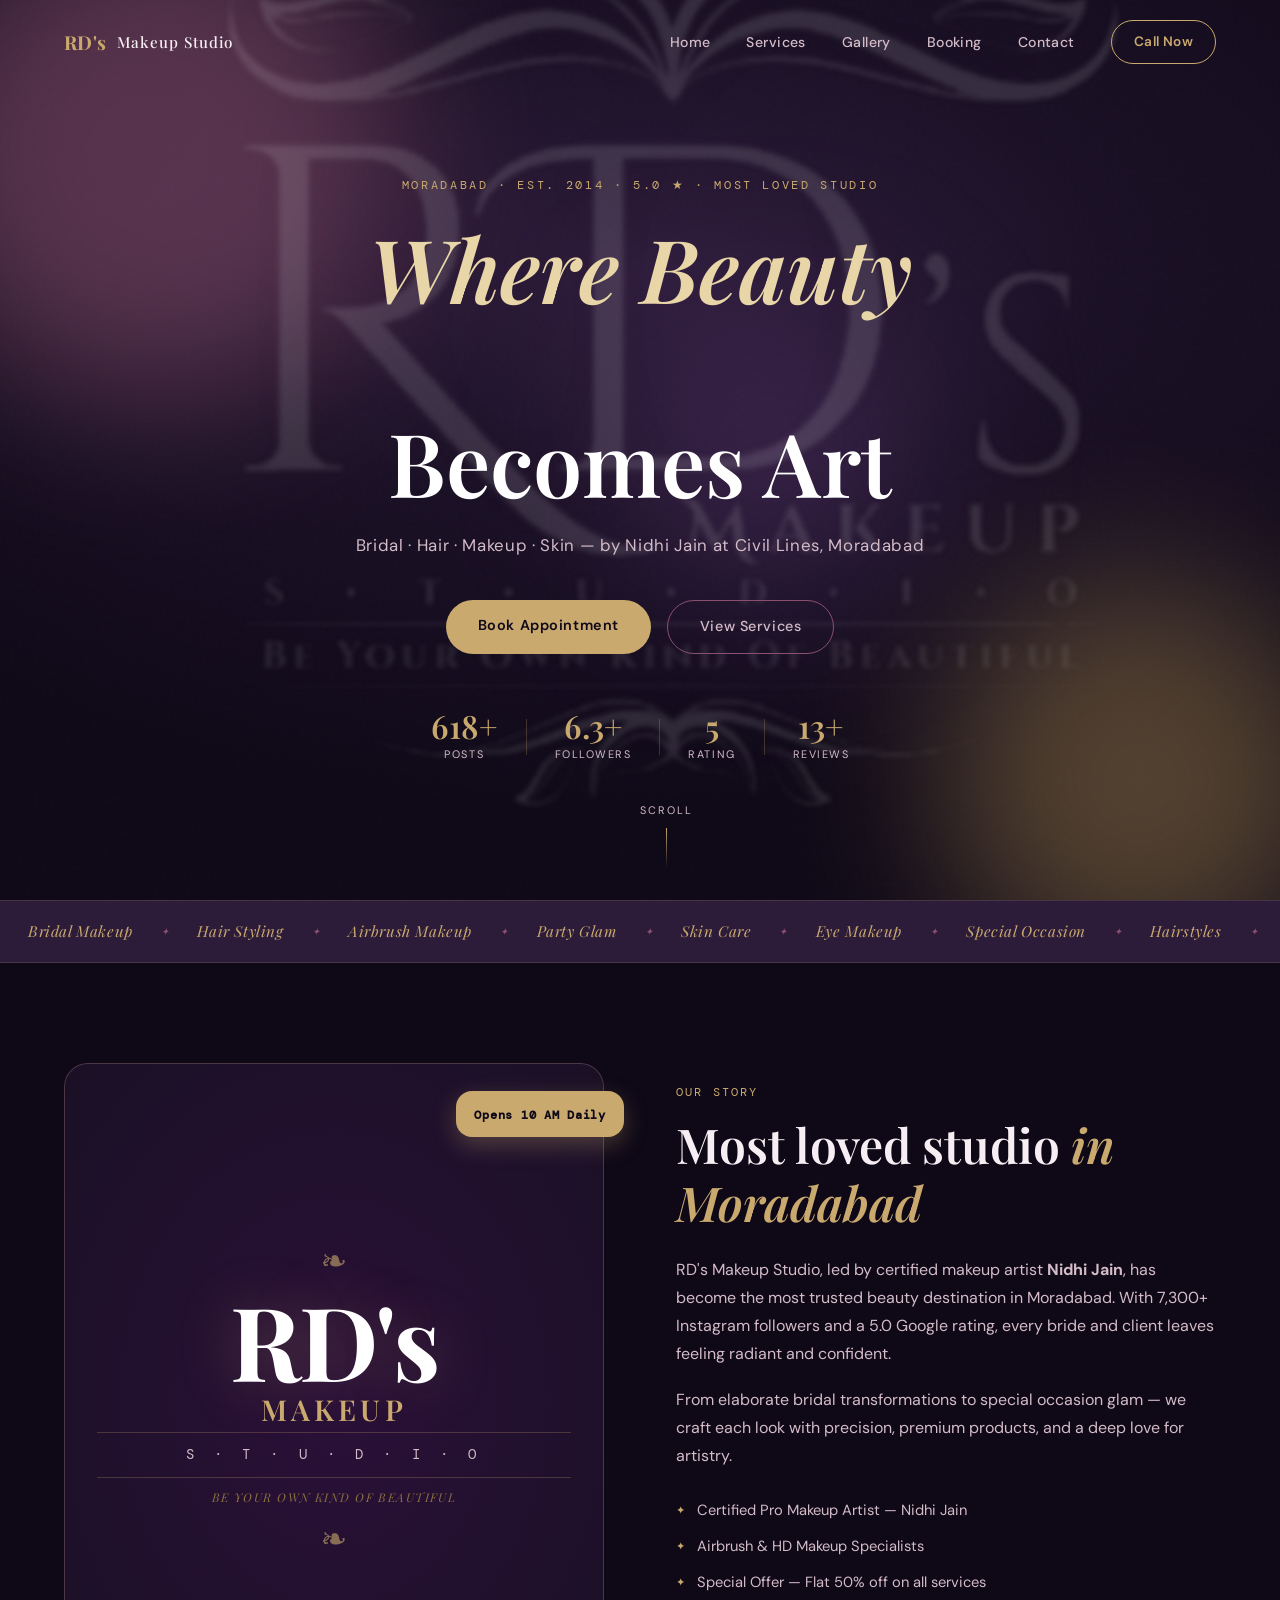
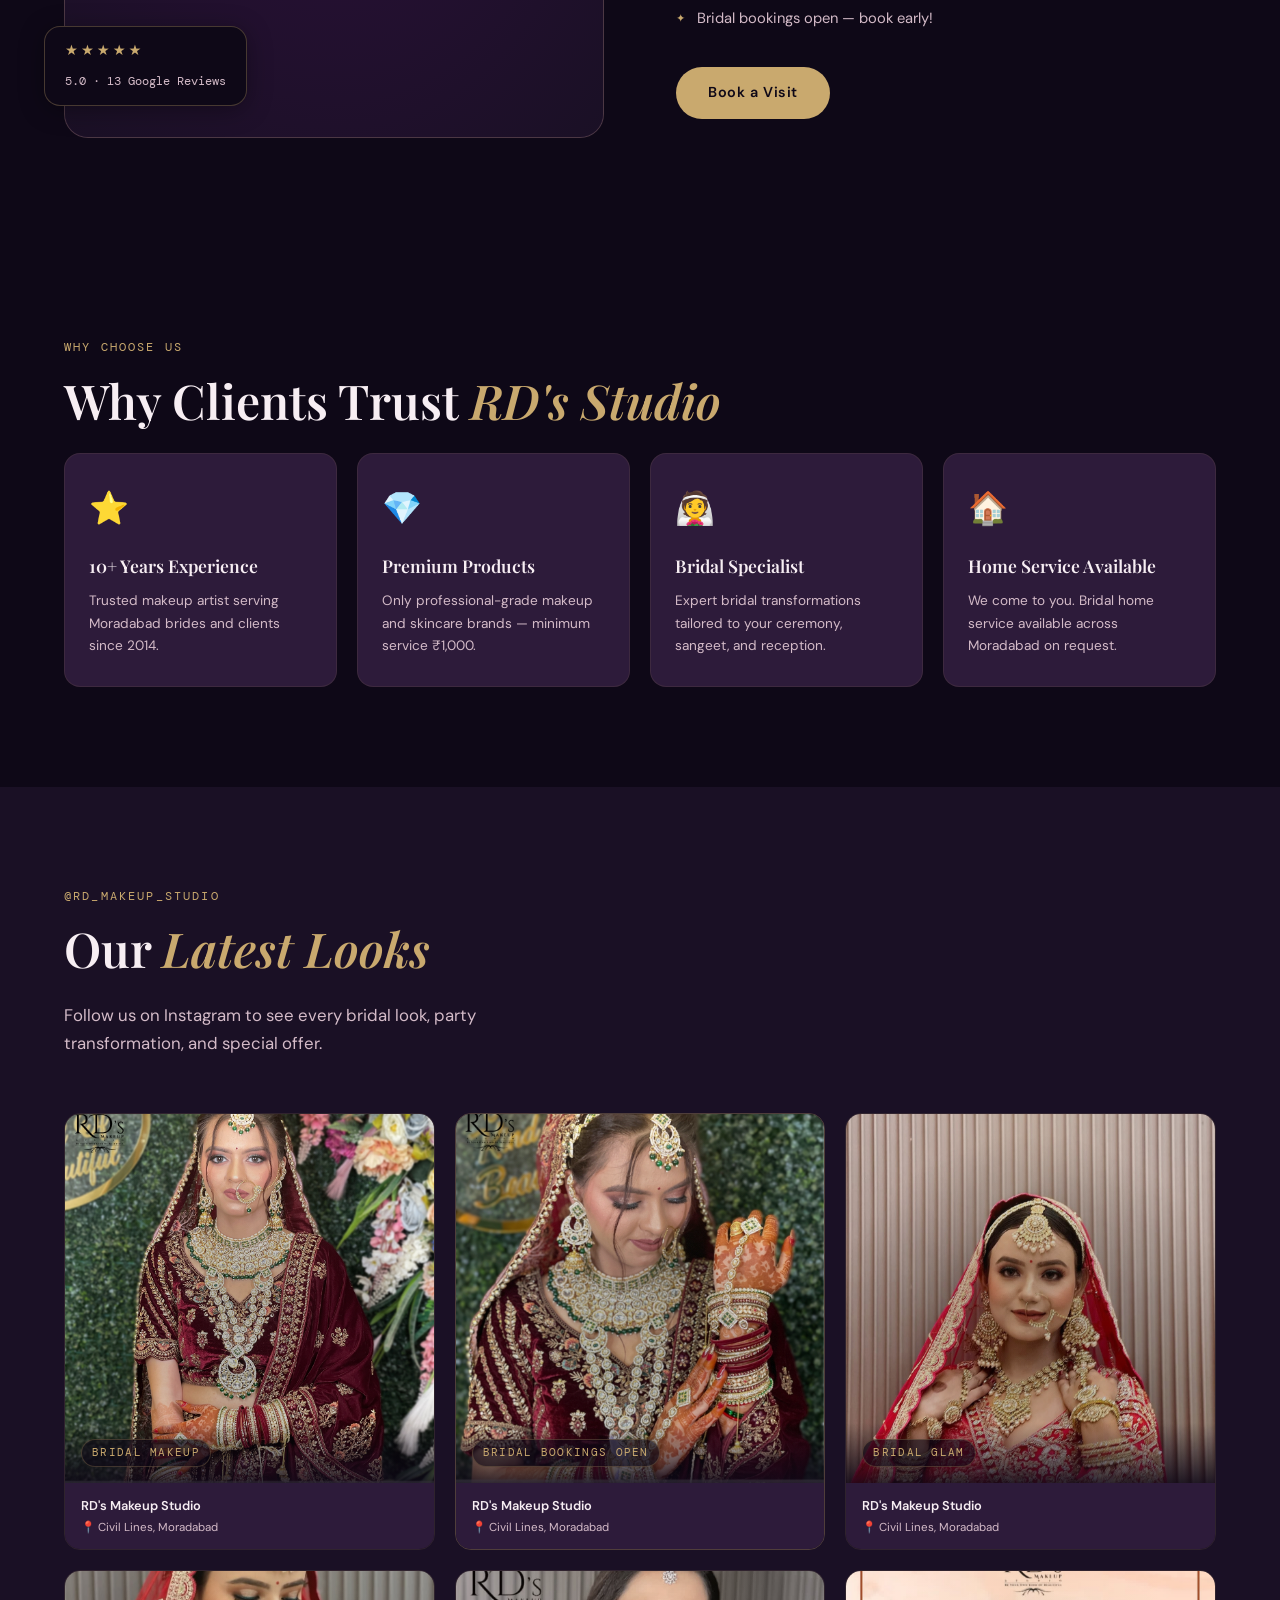
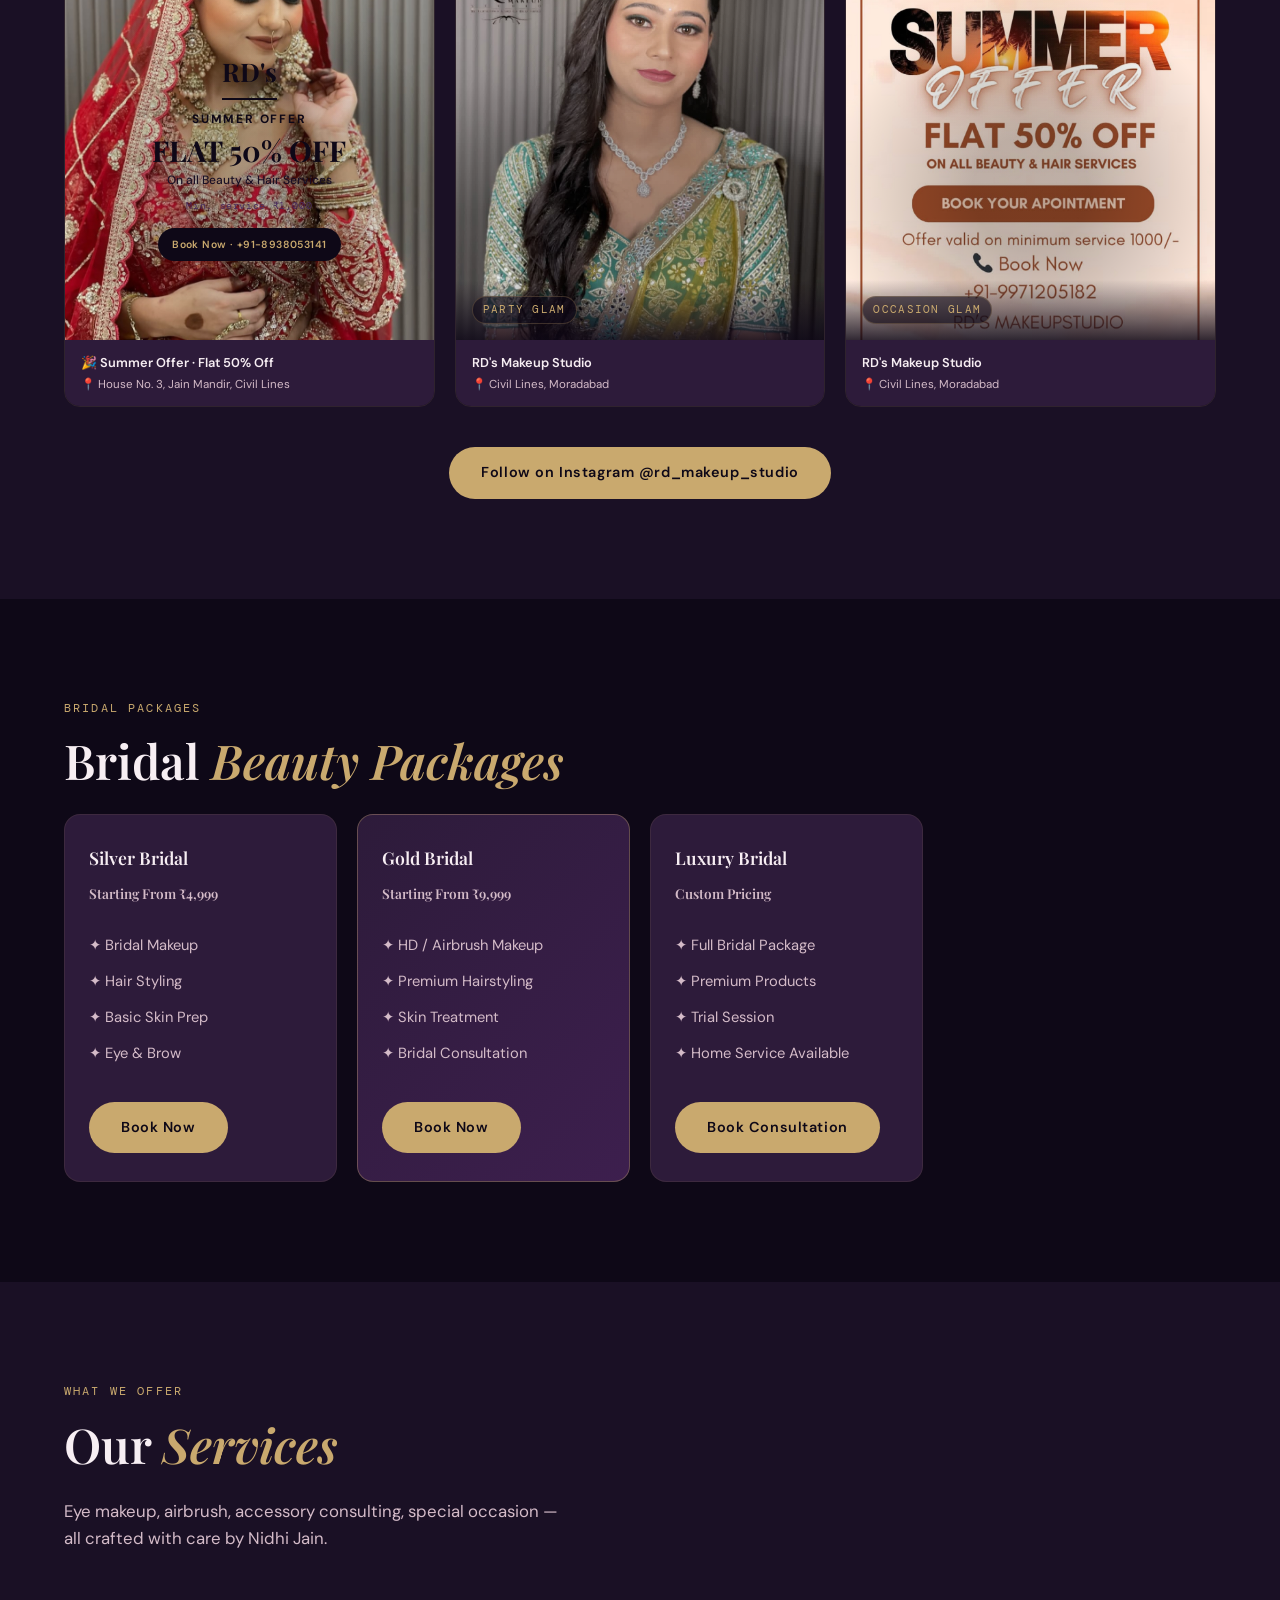
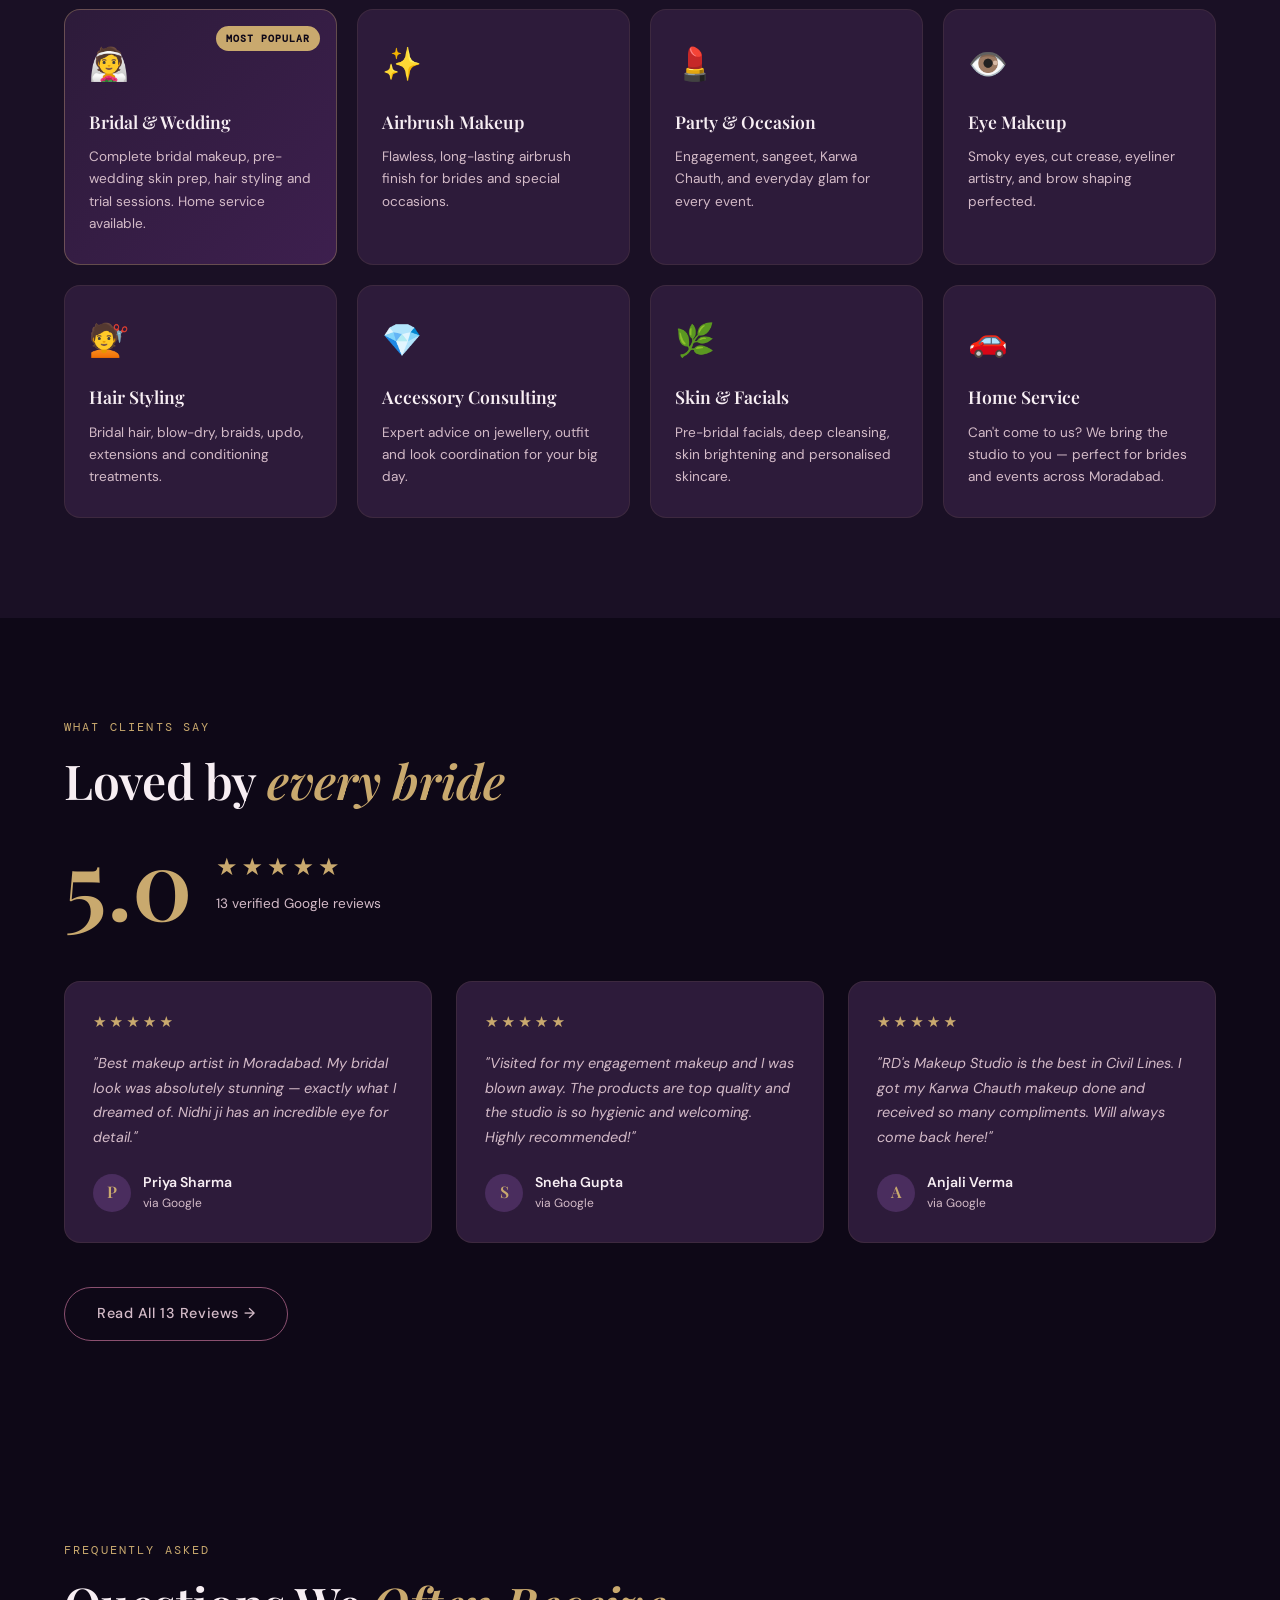
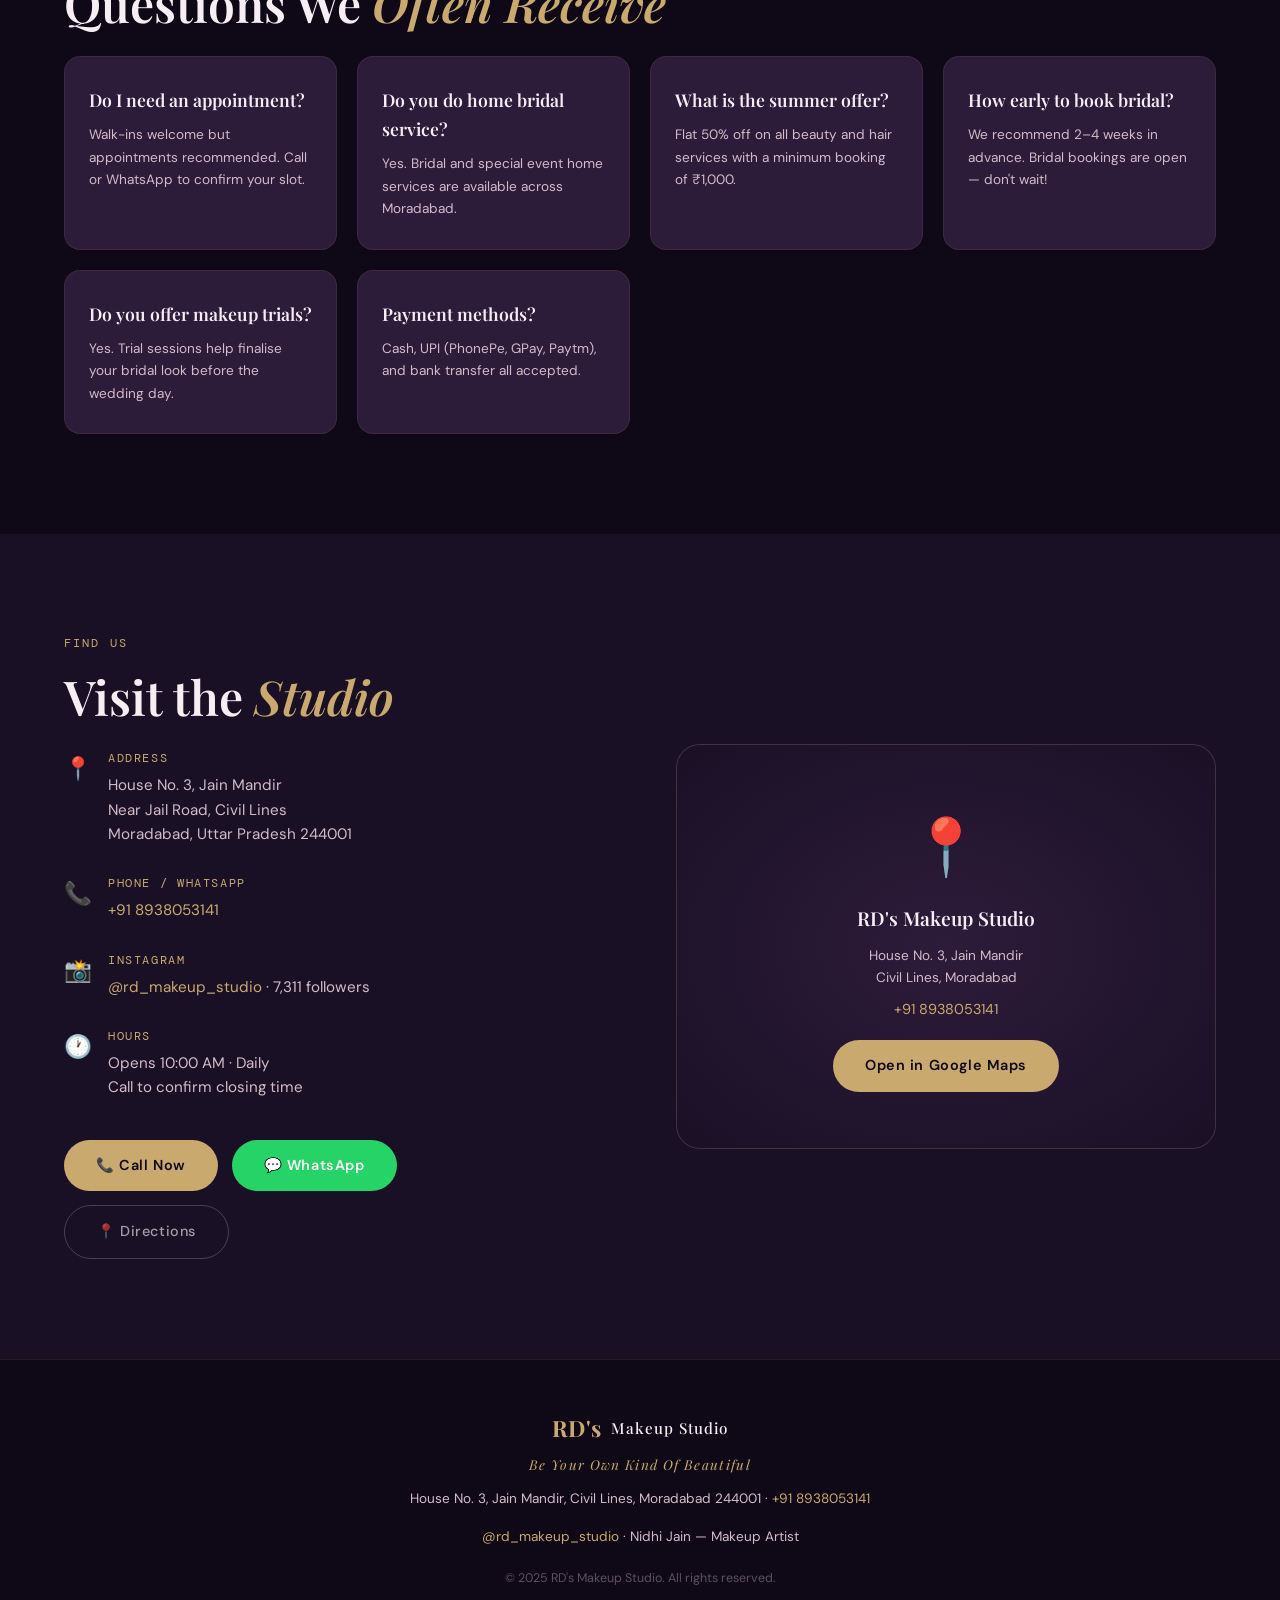
==== index.html @ de120c8c "Update contact number and follower count in index.html" ====
<!DOCTYPE html>
<html lang="en">
<head>
  <meta charset="UTF-8" />
  <meta name="viewport" content="width=device-width, initial-scale=1.0" />
  <title>RD's Makeup Studio · Moradabad · Nidhi Jain</title>
  <meta name="description" content="Moradabad's most loved makeup studio. 7,300+ followers. Bridal makeup, hair & skin by Nidhi Jain. House No. 3, Jain Mandir, Civil Lines." />
  <link rel="preconnect" href="https://fonts.googleapis.com" />
  <link rel="preconnect" href="https://fonts.gstatic.com" crossorigin />
  <link href="https://fonts.googleapis.com/css2?family=Playfair+Display:ital,wght@0,400;0,600;0,700;1,400;1,600&family=DM+Sans:wght@300;400;500;600&family=DM+Mono:wght@400;500&display=swap" rel="stylesheet" />
  <link rel="stylesheet" href="styles.css" />
</head>
<body>

  <!-- ─── NAV ─────────────────────────────────────── -->
  <header id="navbar">
    <div class="nav-inner">
      <a href="index.html" class="logo">
        <div class="logo-rd">RD's</div>
        <span class="logo-text">Makeup Studio</span>
      </a>
      <nav class="nav-links" id="navLinks">
        <a href="index.html">Home</a>
        <a href="services.html">Services</a>
        <a href="gallery.html">Gallery</a>
        <a href="booking.html">Booking</a>
        <a href="#contact">Contact</a>
        <a href="tel:+918938053141" class="nav-cta">Call Now</a>
      </nav>
      <button class="hamburger" id="hamburger" aria-label="Toggle menu">
        <span></span><span></span><span></span>
      </button>
    </div>
  </header>

  <!-- ─── HERO ─────────────────────────────────────── -->
  <section id="hero">
    <div class="hero-bg">
      <div class="hero-orb orb1"></div>
      <div class="hero-orb orb2"></div>
      <div class="hero-orb orb3"></div>
      <div class="hero-grain"></div>
      <!-- Big blurred logo watermark -->
      <div class="hero-logo-watermark" aria-hidden=true">
        <img
          src="images/rd-watermark.png"
          alt=""
          class="hero-watermark-logo"
          >
      </div>
    </div>
    <div class="hero-content">
      <p class="hero-eyebrow">Moradabad · Est. 2014 · 5.0 ★ · Most Loved Studio</p>
      <h1 class="hero-title">
        <em>Where Beauty</em><br/>
        Becomes Art
      </h1>
      <p class="hero-sub">Bridal · Hair · Makeup · Skin — by Nidhi Jain at Civil Lines, Moradabad</p>
      <div class="hero-actions">
        <a href="booking.html" class="btn-primary">Book Appointment</a>
        <a href="services.html" class="btn-ghost">View Services</a>
      </div>
      <div class="hero-stats">
        <div class="stat"><span class="stat-num">618+</span><span class="stat-lbl">Posts</span></div>
        <div class="stat-divider"></div>
        <div class="stat"><span class="stat-num">6.3+</span><span class="stat-lbl">Followers</span></div>
        <div class="stat-divider"></div>
        <div class="stat"><span class="stat-num">5.0★</span><span class="stat-lbl">Rating</span></div>
        <div class="stat-divider"></div>
        <div class="stat"><span class="stat-num">13+</span><span class="stat-lbl">Reviews</span></div>
      </div>
    </div>
    <div class="hero-scroll-cue">
      <span>Scroll</span>
      <div class="scroll-line"></div>
    </div>
  </section>

  <!-- ─── MARQUEE ───────────────────────────────────── -->
  <div class="marquee-strip" aria-hidden="true">
    <div class="marquee-track">
      <span>Bridal Makeup</span><span class="dot">✦</span>
      <span>Hair Styling</span><span class="dot">✦</span>
      <span>Airbrush Makeup</span><span class="dot">✦</span>
      <span>Party Glam</span><span class="dot">✦</span>
      <span>Skin Care</span><span class="dot">✦</span>
      <span>Eye Makeup</span><span class="dot">✦</span>
      <span>Special Occasion</span><span class="dot">✦</span>
      <span>Hairstyles</span><span class="dot">✦</span>
      <span>Karwa Chauth</span><span class="dot">✦</span>
      <span>Engagement Looks</span><span class="dot">✦</span>
      <span>Home Service</span><span class="dot">✦</span>
      <span>Pro Makeup</span><span class="dot">✦</span>
      <!-- duplicate -->
      <span>Bridal Makeup</span><span class="dot">✦</span>
      <span>Hair Styling</span><span class="dot">✦</span>
      <span>Airbrush Makeup</span><span class="dot">✦</span>
      <span>Party Glam</span><span class="dot">✦</span>
      <span>Skin Care</span><span class="dot">✦</span>
      <span>Eye Makeup</span><span class="dot">✦</span>
      <span>Special Occasion</span><span class="dot">✦</span>
      <span>Hairstyles</span><span class="dot">✦</span>
      <span>Karwa Chauth</span><span class="dot">✦</span>
      <span>Engagement Looks</span><span class="dot">✦</span>
      <span>Home Service</span><span class="dot">✦</span>
      <span>Pro Makeup</span><span class="dot">✦</span>
    </div>
  </div>

  <!-- ─── ABOUT ─────────────────────────────────────── -->
  <section id="about" class="section">
    <div class="container about-grid">
      <div class="about-visual">
        <div class="about-card-main">
          <div class="about-logo-display">
            <div class="logo-flourish-top">❧</div>
            <div class="logo-big-rd">RD's</div>
            <div class="logo-big-makeup">MAKEUP</div>
            <div class="logo-big-studio">S · T · U · D · I · O</div>
            <div class="logo-tagline-small">Be Your Own Kind Of Beautiful</div>
            <div class="logo-flourish-bot">❧</div>
          </div>
        </div>
        <div class="about-badge">
          <span class="badge-stars">★★★★★</span>
          <span class="badge-text">5.0 · 13 Google Reviews</span>
        </div>
        <div class="about-badge-2">
          <span class="badge-text-2">Opens 10 AM Daily</span>
        </div>
      </div>
      <div class="about-copy">
        <p class="section-eyebrow">Our Story</p>
        <h2 class="section-title">Most loved studio <em>in Moradabad</em></h2>
        <p class="about-body">RD's Makeup Studio, led by certified makeup artist <strong>Nidhi Jain</strong>, has become the most trusted beauty destination in Moradabad. With 7,300+ Instagram followers and a 5.0 Google rating, every bride and client leaves feeling radiant and confident.</p>
        <p class="about-body">From elaborate bridal transformations to special occasion glam — we craft each look with precision, premium products, and a deep love for artistry.</p>
        <ul class="about-highlights">
          <li><span class="hi-icon">✦</span> Certified Pro Makeup Artist — Nidhi Jain</li>
          <li><span class="hi-icon">✦</span> Airbrush & HD Makeup Specialists</li>
          <li><span class="hi-icon">✦</span> Special Offer — Flat 50% off on all services</li>
          <li><span class="hi-icon">✦</span> Bridal bookings open — book early!</li>
        </ul>
        <a href="booking.html" class="btn-primary">Book a Visit</a>
      </div>
    </div>
  </section>

  <!-- ─── Why Choose Us ──────────────────────────────── -->
  <section class="section">
    <div class="container">
      <p class="section-eyebrow">Why Choose Us</p>
      <h2 class="section-title">Why Clients Trust <em>RD's Studio</em></h2>
      <div class="services-grid">
        <div class="service-card">
          <div class="sc-icon">⭐</div>
          <h3>10+ Years Experience</h3>
          <p>Trusted makeup artist serving Moradabad brides and clients since 2014.</p>
        </div>
        <div class="service-card">
          <div class="sc-icon">💎</div>
          <h3>Premium Products</h3>
          <p>Only professional-grade makeup and skincare brands — minimum service ₹1,000.</p>
        </div>
        <div class="service-card">
          <div class="sc-icon">👰</div>
          <h3>Bridal Specialist</h3>
          <p>Expert bridal transformations tailored to your ceremony, sangeet, and reception.</p>
        </div>
        <div class="service-card">
          <div class="sc-icon">🏠</div>
          <h3>Home Service Available</h3>
          <p>We come to you. Bridal home service available across Moradabad on request.</p>
        </div>
      </div>
    </div>
  </section>

  <!-- ─── INSTAGRAM POSTS ───────────────────────────── -->
  <section id="instagram" class="section section-dark">
    <div class="container">
      <p class="section-eyebrow eyebrow-light">@rd_makeup_studio</p>
      <h2 class="section-title title-light">Our <em>Latest Looks</em></h2>
      <p class="services-intro">Follow us on Instagram to see every bridal look, party transformation, and special offer.</p>
      <div class="insta-grid">
        <!-- Bridal Look 1 -->
        <div class="insta-card">
          <div class="insta-img insta-img-1">
            <div class="insta-overlay">
              <span class="insta-tag">Bridal Makeup</span>
            </div>
          </div>
          <div class="insta-meta">
            <span class="insta-studio">RD's Makeup Studio</span>
            <span class="insta-loc">📍 Civil Lines, Moradabad</span>
          </div>
        </div>
        <!-- Bridal Look 2 -->
        <div class="insta-card featured-post">
          <div class="insta-img insta-img-2">
            <div class="insta-overlay">
              <span class="insta-tag">Bridal Bookings Open</span>
            </div>
          </div>
          <div class="insta-meta">
            <span class="insta-studio">RD's Makeup Studio</span>
            <span class="insta-loc">📍 Civil Lines, Moradabad</span>
          </div>
        </div>
        <!-- Bridal Look 3 -->
        <div class="insta-card">
          <div class="insta-img insta-img-3">
            <div class="insta-overlay">
              <span class="insta-tag">Bridal Glam</span>
            </div>
          </div>
          <div class="insta-meta">
            <span class="insta-studio">RD's Makeup Studio</span>
            <span class="insta-loc">📍 Civil Lines, Moradabad</span>
          </div>
        </div>
        <!-- Special Offer Post -->
        <div class="insta-card offer-post">
          <div class="insta-img insta-img-4">
            <div class="insta-offer-card">
              <div class="offer-logo">RD's</div>
              <div class="offer-headline">SUMMER OFFER</div>
              <div class="offer-sub">FLAT 50% OFF</div>
              <div class="offer-detail">On all Beauty & Hair Services</div>
              <div class="offer-min">Min. service ₹1,000</div>
              <a href="tel:+919971205182" class="offer-btn">Book Now · +91-8938053141</a>
            </div>
          </div>
          <div class="insta-meta">
            <span class="insta-studio">🎉 Summer Offer · Flat 50% Off</span>
            <span class="insta-loc">📍 House No. 3, Jain Mandir, Civil Lines</span>
          </div>
        </div>
        <!-- Party Look 1 -->
        <div class="insta-card">
          <div class="insta-img insta-img-5">
            <div class="insta-overlay">
              <span class="insta-tag">Party Glam</span>
            </div>
          </div>
          <div class="insta-meta">
            <span class="insta-studio">RD's Makeup Studio</span>
            <span class="insta-loc">📍 Civil Lines, Moradabad</span>
          </div>
        </div>
        <!-- Party Look 2 -->
        <div class="insta-card">
          <div class="insta-img insta-img-6">
            <div class="insta-overlay">
              <span class="insta-tag">Occasion Glam</span>
            </div>
          </div>
          <div class="insta-meta">
            <span class="insta-studio">RD's Makeup Studio</span>
            <span class="insta-loc">📍 Civil Lines, Moradabad</span>
          </div>
        </div>
      </div>
      <div style="text-align:center; margin-top: 40px;">
        <a href="https://www.instagram.com/rd_makeup_studio" target="_blank" class="btn-primary">
          Follow on Instagram @rd_makeup_studio
        </a>
      </div>
    </div>
  </section>

  <!-- ─── Bridal Packages ──────────────────────────── -->
  <section class="section">
    <div class="container">
      <p class="section-eyebrow">Bridal Packages</p>
      <h2 class="section-title">Bridal <em>Beauty Packages</em></h2>
      <div class="services-grid">
        <div class="service-card">
          <h3>Silver Bridal</h3>
          <p class="package-price">Starting From ₹4,999</p>
          <ul class="about-highlights">
            <li>✦ Bridal Makeup</li>
            <li>✦ Hair Styling</li>
            <li>✦ Basic Skin Prep</li>
            <li>✦ Eye & Brow</li>
          </ul>
          <a href="booking.html" class="btn-primary">Book Now</a>
        </div>
        <div class="service-card featured">
          <h3>Gold Bridal</h3>
          <p class="package-price">Starting From ₹9,999</p>
          <ul class="about-highlights">
            <li>✦ HD / Airbrush Makeup</li>
            <li>✦ Premium Hairstyling</li>
            <li>✦ Skin Treatment</li>
            <li>✦ Bridal Consultation</li>
          </ul>
          <a href="booking.html" class="btn-primary">Book Now</a>
        </div>
        <div class="service-card">
          <h3>Luxury Bridal</h3>
          <p class="package-price">Custom Pricing</p>
          <ul class="about-highlights">
            <li>✦ Full Bridal Package</li>
            <li>✦ Premium Products</li>
            <li>✦ Trial Session</li>
            <li>✦ Home Service Available</li>
          </ul>
          <a href="booking.html" class="btn-primary">Book Consultation</a>
        </div>
      </div>
    </div>
  </section>

  <!-- ─── SERVICES ──────────────────────────────────── -->
  <section id="services" class="section section-dark">
    <div class="container">
      <p class="section-eyebrow eyebrow-light">What We Offer</p>
      <h2 class="section-title title-light">Our <em>Services</em></h2>
      <p class="services-intro">Eye makeup, airbrush, accessory consulting, special occasion — all crafted with care by Nidhi Jain.</p>
      <div class="services-grid">
        <div class="service-card featured">
          <div class="sc-icon">👰</div>
          <h3>Bridal & Wedding</h3>
          <p>Complete bridal makeup, pre-wedding skin prep, hair styling and trial sessions. Home service available.</p>
          <span class="sc-tag">Most Popular</span>
        </div>
        <div class="service-card">
          <div class="sc-icon">✨</div>
          <h3>Airbrush Makeup</h3>
          <p>Flawless, long-lasting airbrush finish for brides and special occasions.</p>
        </div>
        <div class="service-card">
          <div class="sc-icon">💄</div>
          <h3>Party & Occasion</h3>
          <p>Engagement, sangeet, Karwa Chauth, and everyday glam for every event.</p>
        </div>
        <div class="service-card">
          <div class="sc-icon">👁️</div>
          <h3>Eye Makeup</h3>
          <p>Smoky eyes, cut crease, eyeliner artistry, and brow shaping perfected.</p>
        </div>
        <div class="service-card">
          <div class="sc-icon">💇</div>
          <h3>Hair Styling</h3>
          <p>Bridal hair, blow-dry, braids, updo, extensions and conditioning treatments.</p>
        </div>
        <div class="service-card">
          <div class="sc-icon">💎</div>
          <h3>Accessory Consulting</h3>
          <p>Expert advice on jewellery, outfit and look coordination for your big day.</p>
        </div>
        <div class="service-card">
          <div class="sc-icon">🌿</div>
          <h3>Skin & Facials</h3>
          <p>Pre-bridal facials, deep cleansing, skin brightening and personalised skincare.</p>
        </div>
        <div class="service-card">
          <div class="sc-icon">🚗</div>
          <h3>Home Service</h3>
          <p>Can't come to us? We bring the studio to you — perfect for brides and events across Moradabad.</p>
        </div>
      </div>
    </div>
  </section>

  <!-- ─── REVIEWS ───────────────────────────────────── -->
  <section id="reviews" class="section">
    <div class="container">
      <p class="section-eyebrow">What Clients Say</p>
      <h2 class="section-title">Loved by <em>every bride</em></h2>
      <div class="rating-hero">
        <span class="big-rating">5.0</span>
        <div class="rating-right">
          <div class="star-row">★★★★★</div>
          <p>13 verified Google reviews</p>
        </div>
      </div>
      <div class="reviews-grid">
        <div class="review-card">
          <div class="rev-stars">★★★★★</div>
          <p class="rev-body">"Best makeup artist in Moradabad. My bridal look was absolutely stunning — exactly what I dreamed of. Nidhi ji has an incredible eye for detail."</p>
          <div class="rev-author">
            <div class="rev-avatar">P</div>
            <div>
              <p class="rev-name">Priya Sharma</p>
              <p class="rev-via">via Google</p>
            </div>
          </div>
        </div>
        <div class="review-card">
          <div class="rev-stars">★★★★★</div>
          <p class="rev-body">"Visited for my engagement makeup and I was blown away. The products are top quality and the studio is so hygienic and welcoming. Highly recommended!"</p>
          <div class="rev-author">
            <div class="rev-avatar">S</div>
            <div>
              <p class="rev-name">Sneha Gupta</p>
              <p class="rev-via">via Google</p>
            </div>
          </div>
        </div>
        <div class="review-card">
          <div class="rev-stars">★★★★★</div>
          <p class="rev-body">"RD's Makeup Studio is the best in Civil Lines. I got my Karwa Chauth makeup done and received so many compliments. Will always come back here!"</p>
          <div class="rev-author">
            <div class="rev-avatar">A</div>
            <div>
              <p class="rev-name">Anjali Verma</p>
              <p class="rev-via">via Google</p>
            </div>
          </div>
        </div>
      </div>
      <a href="https://www.google.com/search?q=RD%27s+Makeup+Studio+Moradabad+Nidhi+Jain" target="_blank" class="btn-ghost">Read All 13 Reviews →</a>
    </div>
  </section>

  <!-- ─── FAQ ──────────────────────────────────────── -->
  <section class="section">
    <div class="container">
      <p class="section-eyebrow">Frequently Asked</p>
      <h2 class="section-title">Questions We <em>Often Receive</em></h2>
      <div class="services-grid">
        <div class="service-card">
          <h3>Do I need an appointment?</h3>
          <p>Walk-ins welcome but appointments recommended. Call or WhatsApp to confirm your slot.</p>
        </div>
        <div class="service-card">
          <h3>Do you do home bridal service?</h3>
          <p>Yes. Bridal and special event home services are available across Moradabad.</p>
        </div>
        <div class="service-card">
          <h3>What is the summer offer?</h3>
          <p>Flat 50% off on all beauty and hair services with a minimum booking of ₹1,000.</p>
        </div>
        <div class="service-card">
          <h3>How early to book bridal?</h3>
          <p>We recommend 2–4 weeks in advance. Bridal bookings are open — don't wait!</p>
        </div>
        <div class="service-card">
          <h3>Do you offer makeup trials?</h3>
          <p>Yes. Trial sessions help finalise your bridal look before the wedding day.</p>
        </div>
        <div class="service-card">
          <h3>Payment methods?</h3>
          <p>Cash, UPI (PhonePe, GPay, Paytm), and bank transfer all accepted.</p>
        </div>
      </div>
    </div>
  </section>

  <!-- ─── CONTACT ───────────────────────────────────── -->
  <section id="contact" class="section section-dark">
    <div class="container contact-grid">
      <div class="contact-copy">
        <p class="section-eyebrow eyebrow-light">Find Us</p>
        <h2 class="section-title title-light">Visit the <em>Studio</em></h2>
        <div class="contact-items">
          <div class="ci">
            <span class="ci-icon">📍</span>
            <div>
              <p class="ci-label">Address</p>
              <p class="ci-val">House No. 3, Jain Mandir<br/>Near Jail Road, Civil Lines<br/>Moradabad, Uttar Pradesh 244001</p>
            </div>
          </div>
          <div class="ci">
            <span class="ci-icon">📞</span>
            <div>
              <p class="ci-label">Phone / WhatsApp</p>
              <p class="ci-val">
                <a href="tel:+918938053141">+91 8938053141</a><br/>
              </p>
            </div>
          </div>
          <div class="ci">
            <span class="ci-icon">📸</span>
            <div>
              <p class="ci-label">Instagram</p>
              <p class="ci-val"><a href="https://www.instagram.com/rd_makeup_studio" target="_blank">@rd_makeup_studio</a> · 7,311 followers</p>
            </div>
          </div>
          <div class="ci">
            <span class="ci-icon">🕐</span>
            <div>
              <p class="ci-label">Hours</p>
              <p class="ci-val">Opens 10:00 AM · Daily<br/>Call to confirm closing time</p>
            </div>
          </div>
        </div>
        <div class="contact-actions">
          <a href="tel:+918938053141" class="btn-primary">📞 Call Now</a>
          <a href="https://wa.me/918938053141" target="_blank" class="btn-whatsapp">💬 WhatsApp</a>
          <a href="https://maps.google.com/?q=Rd's Makeup Studio – Best Makeup Artist in Moradabad | Bridal Makeup Studio & Academy | Makeup Artist in Moradabad" target="_blank" class="btn-ghost btn-ghost-light">📍 Directions</a>
        </div>
      </div>
      <div class="contact-map">
        <div class="map-placeholder">
          <div class="map-pin">📍</div>
          <p class="map-name">RD's Makeup Studio</p>
          <p class="map-addr">House No. 3, Jain Mandir<br/>Civil Lines, Moradabad</p>
          <p class="map-phone"><a href="tel:+918938053141">+91 8938053141</a></p>
          <a href="https://maps.google.com/?q=Rd's Makeup Studio – Best Makeup Artist in Moradabad | Bridal Makeup Studio & Academy | Makeup Artist in Moradabad" target="_blank" class="btn-primary map-btn">Open in Google Maps</a>
        </div>
      </div>
    </div>
  </section>

  <!-- ─── FOOTER ────────────────────────────────────── -->
  <footer class="footer">
    <div class="container footer-inner">
      <div class="footer-logo">
        <span class="logo-rd footer-rd">RD's</span>
        <span class="logo-text">Makeup Studio</span>
      </div>
      <p class="footer-tagline">Be Your Own Kind Of Beautiful</p>
      <p class="footer-addr">
        House No. 3, Jain Mandir, Civil Lines, Moradabad 244001 ·
        <a href="tel:+918938053141">+91 8938053141</a>
      </p>
      <p class="footer-addr" style="margin-top:4px;">
        <a href="https://www.instagram.com/rd_makeup_studio" target="_blank">@rd_makeup_studio</a> · 
        Nidhi Jain — Makeup Artist
      </p>
      <p class="footer-copy">© 2025 RD's Makeup Studio. All rights reserved.</p>
    </div>
  </footer>

  <script src="script.js"></script>
</body>
</html>
---- styles.css ----
/* ═══════════════════════════════════════════════════
   RD'S MAKEUP STUDIO · NIDHI JAIN · MORADABAD
   Deep Plum · Champagne Gold · Bridal Blush
═══════════════════════════════════════════════════ */

/* ── TOKENS ──────────────────────────────────────── */
:root {
  --plum-deepest: #0e0817;
  --plum-dark:    #1a1025;
  --plum-mid:     #2d1b3a;
  --plum-soft:    #4a2d5e;
  --gold:         #c9a96e;
  --gold-light:   #e8d5a8;
  --gold-dim:     #8a6f42;
  --blush:        #f7eef3;
  --blush-dim:    #d4bbc8;
  --mauve:        #8b5070;
  --mauve-light:  #c27a9a;
  --white:        #ffffff;
  --text-body:    #d4bbc8;

  --ff-display: 'Playfair Display', Georgia, serif;
  --ff-body:    'DM Sans', system-ui, sans-serif;
  --ff-mono:    'DM Mono', monospace;

  --radius-sm: 8px;
  --radius-md: 16px;
  --radius-lg: 24px;
  --radius-xl: 40px;

  --shadow-card:  0 4px 24px rgba(0,0,0,0.35);
  --shadow-hover: 0 12px 48px rgba(201,169,110,0.18);

  --max-w: 1200px;
  --section-pad: 100px 0;
  --section-pad-mobile: 64px 0;
}

/* ── RESET ───────────────────────────────────────── */
*, *::before, *::after { box-sizing: border-box; margin: 0; padding: 0; }
html { scroll-behavior: smooth; font-size: 16px; }
body {
  font-family: var(--ff-body);
  background: var(--plum-deepest);
  color: var(--blush);
  line-height: 1.65;
  overflow-x: hidden;
  -webkit-font-smoothing: antialiased;
}
img { max-width: 100%; display: block; }
a { color: inherit; text-decoration: none; }
ul { list-style: none; }

/* ── UTILITY ─────────────────────────────────────── */
.container { max-width: var(--max-w); margin: 0 auto; padding: 0 24px; }
.section { padding: var(--section-pad); }
.section-dark { background: var(--plum-dark); }

.section-eyebrow {
  font-family: var(--ff-mono);
  font-size: 0.75rem;
  letter-spacing: 0.18em;
  text-transform: uppercase;
  color: var(--gold);
  margin-bottom: 14px;
}
.eyebrow-light { color: var(--gold); }

.section-title {
  font-family: var(--ff-display);
  font-size: clamp(2rem, 4vw, 3rem);
  font-weight: 600;
  color: var(--blush);
  line-height: 1.2;
  margin-bottom: 24px;
}
.section-title em { font-style: italic; color: var(--gold); }
.title-light { color: var(--blush); }

/* ── BUTTONS ─────────────────────────────────────── */
.btn-primary {
  display: inline-block;
  padding: 14px 32px;
  background: var(--gold);
  color: var(--plum-deepest);
  font-family: var(--ff-body);
  font-size: 0.9rem;
  font-weight: 600;
  border-radius: var(--radius-xl);
  letter-spacing: 0.04em;
  transition: background 0.25s, transform 0.2s, box-shadow 0.25s;
}
.btn-primary:hover {
  background: var(--gold-light);
  transform: translateY(-2px);
  box-shadow: 0 8px 28px rgba(201,169,110,0.35);
}

.btn-ghost {
  display: inline-block;
  padding: 14px 32px;
  border: 1.5px solid var(--mauve);
  color: var(--blush-dim);
  font-family: var(--ff-body);
  font-size: 0.9rem;
  font-weight: 500;
  border-radius: var(--radius-xl);
  letter-spacing: 0.04em;
  transition: border-color 0.25s, color 0.25s, transform 0.2s;
}
.btn-ghost:hover { border-color: var(--gold); color: var(--gold); transform: translateY(-2px); }
.btn-ghost-light { border-color: rgba(255,255,255,0.2); color: rgba(255,255,255,0.6); }
.btn-ghost-light:hover { border-color: var(--gold); color: var(--gold); }

.btn-whatsapp {
  display: inline-block;
  padding: 14px 32px;
  background: #25d366;
  color: var(--white);
  font-family: var(--ff-body);
  font-size: 0.9rem;
  font-weight: 600;
  border-radius: var(--radius-xl);
  letter-spacing: 0.04em;
  transition: background 0.25s, transform 0.2s;
}
.btn-whatsapp:hover { background: #1fba58; transform: translateY(-2px); }

/* ── NAVBAR ──────────────────────────────────────── */
#navbar {
  position: fixed;
  top: 0; left: 0; right: 0;
  z-index: 100;
  padding: 20px 0;
  transition: background 0.4s, padding 0.4s, box-shadow 0.4s;
}
#navbar.scrolled {
  background: rgba(14, 8, 23, 0.92);
  backdrop-filter: blur(16px);
  padding: 14px 0;
  box-shadow: 0 2px 24px rgba(0,0,0,0.4);
}
.nav-inner {
  max-width: var(--max-w);
  margin: 0 auto;
  padding: 0 24px;
  display: flex;
  align-items: center;
  justify-content: space-between;
}
.logo { display: flex; align-items: center; gap: 10px; }

.logo-rd {
  font-family: var(--ff-display);
  font-size: 1.2rem;
  font-weight: 700;
  color: var(--gold);
  letter-spacing: 0.02em;
  line-height: 1;
}
.logo-text {
  font-family: var(--ff-display);
  font-size: 0.95rem;
  font-weight: 500;
  color: var(--blush);
  letter-spacing: 0.06em;
}

.nav-links { display: flex; align-items: center; gap: 36px; }
.nav-links a {
  font-size: 0.88rem;
  font-weight: 500;
  color: var(--blush-dim);
  letter-spacing: 0.03em;
  transition: color 0.2s;
}
.nav-links a:hover { color: var(--gold); }
.nav-links .nav-cta {
  padding: 10px 22px;
  background: transparent;
  border: 1.5px solid var(--gold);
  color: var(--gold);
  border-radius: var(--radius-xl);
  font-size: 0.85rem;
  font-weight: 600;
  transition: background 0.25s, color 0.25s;
}
.nav-links .nav-cta:hover { background: var(--gold); color: var(--plum-deepest); }

.hamburger {
  display: none;
  flex-direction: column;
  gap: 5px;
  background: none;
  border: none;
  cursor: pointer;
  padding: 4px;
}
.hamburger span {
  display: block;
  width: 24px; height: 2px;
  background: var(--blush);
  border-radius: 2px;
  transition: transform 0.3s, opacity 0.3s;
}

/* ── HERO ────────────────────────────────────────── */
#hero {
  position: relative;
  min-height: 100vh;
  display: flex;
  align-items: center;
  justify-content: center;
  overflow: hidden;
  padding: 120px 24px 80px;
}

.hero-bg {
  position: absolute;
  inset: 0;
  background: radial-gradient(ellipse 80% 60% at 50% 30%, #2d1b3a 0%, #1a1025 45%, #0e0817 100%);
  overflow: hidden;
}

.hero-orb {
  position: absolute;
  border-radius: 50%;
  filter: blur(80px);
  opacity: 0.55;
}
.orb1 { width: 500px; height: 500px; background: var(--mauve); top: -100px; left: -100px; animation: drift 18s ease-in-out infinite alternate; }
.orb2 { width: 400px; height: 400px; background: var(--gold-dim); bottom: -80px; right: -60px; animation: drift 22s ease-in-out infinite alternate-reverse; }
.orb3 { width: 300px; height: 300px; background: var(--plum-soft); top: 50%; left: 60%; transform: translate(-50%,-50%); animation: drift 15s ease-in-out infinite alternate; }

@keyframes drift {
  from { transform: translate(0,0); }
  to   { transform: translate(40px,30px); }
}

.hero-grain {
  position: absolute; inset: 0;
  background-image: url("data:image/svg+xml,%3Csvg viewBox='0 0 256 256' xmlns='http://www.w3.org/2000/svg'%3E%3Cfilter id='noise'%3E%3CfeTurbulence type='fractalNoise' baseFrequency='0.9' numOctaves='4' stitchTiles='stitch'/%3E%3C/filter%3E%3Crect width='100%25' height='100%25' filter='url(%23noise)' opacity='0.04'/%3E%3C/svg%3E");
  opacity: 0.4;
  pointer-events: none;
}

/* ── BIG BLURRED LOGO WATERMARK ─────────────────── */
.hero-logo-watermark{
  position:absolute;
  inset:0;
  display:flex;
  align-items:center;
  justify-content:center;
  pointer-events:none;
  z-index:1;
  overflow:hidden;
}

.hero-watermark-logo{
  width:min(1400px,140vw);
  opacity:0.12;

  filter:
    blur(2px)
    drop-shadow(0 0 40px rgba(201,169,110,.15));

  transform:
    translateY(-80px)
    scale(1.15);

  user-select:none;

  animation:logoFloat 18s ease-in-out infinite alternate;
}

@keyframes logoFloat{
  from{
    transform:
      translateY(-80px)
      scale(1.15);
  }

  to{
    transform:
      translateY(-100px)
      scale(1.20);
  }
}

/* ── HERO CONTENT ────────────────────────────────── */
.hero-content {
  position: relative;
  z-index: 2;
  text-align: center;
  max-width: 760px;
}

.hero-eyebrow {
  font-family: var(--ff-mono);
  font-size: 0.75rem;
  letter-spacing: 0.22em;
  text-transform: uppercase;
  color: var(--gold);
  margin-bottom: 24px;
  opacity: 0;
  animation: fadeUp 0.8s 0.2s forwards;
}

.hero-title {
  font-family: var(--ff-display);
  font-size: clamp(3rem, 7vw, 5.5rem);
  font-weight: 600;
  line-height: 1.1;
  color: var(--white);
  margin-bottom: 22px;
  opacity: 0;
  animation: fadeUp 0.9s 0.4s forwards;
}
.hero-title em { display: block; font-style: italic; color: var(--gold-light); }

.hero-sub {
  font-size: 1.05rem;
  color: var(--text-body);
  margin-bottom: 40px;
  letter-spacing: 0.04em;
  opacity: 0;
  animation: fadeUp 0.9s 0.6s forwards;
}

.hero-actions {
  display: flex;
  gap: 16px;
  justify-content: center;
  flex-wrap: wrap;
  margin-bottom: 56px;
  opacity: 0;
  animation: fadeUp 0.9s 0.75s forwards;
}

.hero-stats {
  display: flex;
  align-items: center;
  justify-content: center;
  gap: 28px;
  flex-wrap: wrap;
  opacity: 0;
  animation: fadeUp 0.9s 0.9s forwards;
}
.stat { display: flex; flex-direction: column; align-items: center; gap: 4px; }
.stat-num { font-family: var(--ff-display); font-size: 2rem; font-weight: 600; color: var(--gold); line-height: 1; }
.stat-lbl { font-size: 0.68rem; letter-spacing: 0.14em; text-transform: uppercase; color: var(--blush-dim); }
.stat-divider { width: 1px; height: 36px; background: rgba(201,169,110,0.25); }

.hero-scroll-cue {
  position: absolute;
  bottom: 32px; left: 50%;
  transform: translateX(-50%);
  display: flex;
  flex-direction: column;
  align-items: center;
  gap: 8px;
  opacity: 0;
  animation: fadeUp 1s 1.2s forwards;
}
.hero-scroll-cue span { font-size: 0.68rem; letter-spacing: 0.18em; text-transform: uppercase; color: var(--blush-dim); }
.scroll-line { width: 1px; height: 40px; background: linear-gradient(to bottom, var(--gold), transparent); animation: scrollPulse 2s ease-in-out infinite; }

@keyframes scrollPulse {
  0%, 100% { opacity: 0.4; transform: scaleY(1); }
  50%       { opacity: 1;   transform: scaleY(1.2); }
}
@keyframes fadeUp {
  from { opacity: 0; transform: translateY(24px); }
  to   { opacity: 1; transform: translateY(0); }
}

/* ── MARQUEE ─────────────────────────────────────── */
.marquee-strip {
  background: var(--plum-mid);
  border-top: 1px solid rgba(201,169,110,0.18);
  border-bottom: 1px solid rgba(201,169,110,0.18);
  padding: 18px 0;
  overflow: hidden;
}
.marquee-track {
  display: flex;
  align-items: center;
  white-space: nowrap;
  animation: marquee 28s linear infinite;
  width: max-content;
}
.marquee-track span { font-family: var(--ff-display); font-size: 0.95rem; font-style: italic; color: var(--gold); letter-spacing: 0.04em; padding: 0 28px; }
.marquee-track .dot { font-size: 0.6rem; color: var(--mauve); padding: 0; }
@keyframes marquee { from { transform: translateX(0); } to { transform: translateX(-50%); } }
@media (prefers-reduced-motion: reduce) { .marquee-track { animation: none; } }

/* ── ABOUT / LOGO DISPLAY ────────────────────────── */
.about-grid { display: grid; grid-template-columns: 1fr 1fr; gap: 72px; align-items: center; }
.about-visual { position: relative; }

.about-card-main {
  background: var(--plum-mid);
  border: 1px solid rgba(201,169,110,0.2);
  border-radius: var(--radius-lg);
  aspect-ratio: 4/5;
  overflow: hidden;
  position: relative;
}

.about-logo-display {
  position: absolute;
  inset: 0;
  display: flex;
  flex-direction: column;
  align-items: center;
  justify-content: center;
  background: radial-gradient(ellipse at 50% 50%, #2a1038 0%, #1a1025 100%);
  padding: 32px;
  gap: 6px;
}

.logo-flourish-top, .logo-flourish-bot {
  font-size: 2rem;
  color: var(--gold);
  opacity: 0.6;
}

.logo-big-rd {
  font-family: var(--ff-display);
  font-size: clamp(4rem, 8vw, 7rem);
  font-weight: 700;
  color: var(--white);
  letter-spacing: -0.02em;
  line-height: 0.9;
  text-shadow: 0 0 60px rgba(201,169,110,0.3);
}

.logo-big-makeup {
  font-family: var(--ff-display);
  font-size: clamp(1.1rem, 2.5vw, 1.8rem);
  font-weight: 600;
  color: var(--gold);
  letter-spacing: 0.15em;
  line-height: 1.2;
}

.logo-big-studio {
  font-family: var(--ff-mono);
  font-size: clamp(0.55rem, 1.2vw, 0.85rem);
  color: var(--blush-dim);
  letter-spacing: 0.45em;
  line-height: 2;
  border-top: 1px solid rgba(201,169,110,0.25);
  border-bottom: 1px solid rgba(201,169,110,0.25);
  padding: 8px 0;
  width: 100%;
  text-align: center;
}

.logo-tagline-small {
  font-family: var(--ff-display);
  font-size: clamp(0.55rem, 1.1vw, 0.75rem);
  color: var(--gold-dim);
  letter-spacing: 0.12em;
  text-transform: uppercase;
  font-style: italic;
  margin-top: 4px;
}

.about-badge {
  position: absolute;
  bottom: 32px; left: -20px;
  background: var(--plum-deepest);
  border: 1px solid rgba(201,169,110,0.3);
  border-radius: var(--radius-md);
  padding: 12px 20px;
  box-shadow: var(--shadow-card);
}
.badge-stars { display: block; color: var(--gold); font-size: 0.9rem; letter-spacing: 3px; margin-bottom: 4px; }
.badge-text { font-size: 0.75rem; color: var(--blush-dim); font-family: var(--ff-mono); }

.about-badge-2 {
  position: absolute;
  top: 28px; right: -20px;
  background: var(--gold);
  color: var(--plum-deepest);
  border-radius: var(--radius-md);
  padding: 10px 18px;
  box-shadow: 0 8px 24px rgba(201,169,110,0.3);
}
.badge-text-2 { font-size: 0.78rem; font-weight: 700; font-family: var(--ff-mono); letter-spacing: 0.06em; }

.about-copy { max-width: 540px; }
.about-body { color: var(--text-body); font-size: 1rem; margin-bottom: 18px; line-height: 1.75; }
.about-highlights { margin: 28px 0 36px; display: flex; flex-direction: column; gap: 12px; }
.about-highlights li { display: flex; align-items: center; gap: 12px; font-size: 0.92rem; color: var(--blush-dim); }
.hi-icon { color: var(--gold); font-size: 0.7rem; }

/* ── INSTAGRAM SECTION ───────────────────────────── */
.insta-grid {
  display: grid;
  grid-template-columns: repeat(3, 1fr);
  gap: 20px;
}

.insta-card {
  border-radius: var(--radius-md);
  overflow: hidden;
  border: 1px solid rgba(201,169,110,0.12);
  transition: transform 0.3s, box-shadow 0.3s, border-color 0.3s;
  cursor: default;
}
.insta-card:hover {
  transform: translateY(-6px);
  box-shadow: 0 16px 48px rgba(0,0,0,0.5);
  border-color: rgba(201,169,110,0.35);
}
.insta-card.featured-post { border-color: rgba(201,169,110,0.3); }

.insta-img {
  position: relative;
  aspect-ratio: 1;
  overflow: hidden;
}

/* Bridal look gradients — rich, realistic tones */
.insta-img-1 {
  background: url('images/bridal.jpg')center center / cover no-repeat;
}
/* Deep red lehenga bridal */
.insta-img-2 {
  background: url('images/bridal-downlook.jpg')center center / cover no-repeat;
}
/* Smiling bridal with nose ring */
.insta-img-3 {
  background: url('images/bridal2-frontlook.jpg')center center / cover no-repeat;
}
/* Party look 1 — silver/white lehenga */
.insta-img-4 {
  background: url('images/bridal2-downlook.jpg')center center / cover no-repeat;
}
/* Party look 2 — teal/gold */
.insta-img-5 {
  background: url('images/make-up.jpg')center center / cover no-repeat;
}
/* Summer offer — warm cream/orange */
.insta-img-6 {
  background: url('images/summer-offer.jpg')center center / cover no-repeat;
}

/* Silhouette / pose art layered on top */
.insta-img::before {
  content: '';
  position: absolute; inset: 0;
  background-image: 
    radial-gradient(circle at 50% 60%, rgba(0,0,0,0.25) 20%, transparent 70%),
    radial-gradient(ellipse at 50% 0%, rgba(201,169,110,0.12) 0%, transparent 50%);
  z-index: 1;
}

.insta-overlay {
  position: absolute;
  bottom: 0; left: 0; right: 0;
  padding: 16px;
  background: linear-gradient(to top, rgba(14,8,23,0.85) 0%, transparent 100%);
  z-index: 2;
  display: flex;
  align-items: flex-end;
}
.insta-tag {
  font-family: var(--ff-mono);
  font-size: 0.68rem;
  letter-spacing: 0.12em;
  text-transform: uppercase;
  color: var(--gold);
  background: rgba(14,8,23,0.6);
  padding: 4px 10px;
  border-radius: 20px;
  border: 1px solid rgba(201,169,110,0.25);
}

/* Special offer card inside the instagram post */
.insta-offer-card {
  position: absolute; inset: 0;
  display: flex;
  flex-direction: column;
  align-items: center;
  justify-content: center;
  z-index: 3;
  padding: 24px;
  gap: 6px;
}
.offer-logo {
  font-family: var(--ff-display);
  font-size: 1.6rem;
  font-weight: 700;
  color: var(--plum-deepest);
  border-bottom: 2px solid var(--plum-deepest);
  padding-bottom: 6px;
  margin-bottom: 4px;
}
.offer-headline {
  font-family: var(--ff-body);
  font-size: 0.75rem;
  font-weight: 700;
  color: var(--plum-deepest);
  letter-spacing: 0.15em;
  text-transform: uppercase;
}
.offer-sub {
  font-family: var(--ff-display);
  font-size: 1.8rem;
  font-weight: 700;
  color: var(--plum-deepest);
  line-height: 1;
}
.offer-detail {
  font-size: 0.75rem;
  color: var(--plum-dark);
  text-align: center;
  font-weight: 500;
}
.offer-min {
  font-family: var(--ff-mono);
  font-size: 0.65rem;
  color: var(--plum-soft);
  letter-spacing: 0.06em;
}
.offer-btn {
  margin-top: 8px;
  background: var(--plum-deepest);
  color: var(--gold);
  font-size: 0.65rem;
  font-weight: 600;
  padding: 8px 14px;
  border-radius: 20px;
  letter-spacing: 0.04em;
  text-align: center;
  transition: background 0.2s;
}
.offer-btn:hover { background: var(--plum-mid); }

.insta-meta {
  padding: 12px 16px;
  background: var(--plum-mid);
  display: flex;
  flex-direction: column;
  gap: 2px;
}
.insta-studio { font-size: 0.8rem; font-weight: 600; color: var(--blush); }
.insta-loc { font-size: 0.72rem; color: var(--blush-dim); }

/* ── SERVICES ────────────────────────────────────── */
.services-intro { color: var(--text-body); font-size: 1.05rem; max-width: 500px; margin-bottom: 56px; }

.services-grid {
  display: grid;
  grid-template-columns: repeat(4, 1fr);
  gap: 20px;
}

.service-card {
  background: var(--plum-mid);
  border: 1px solid rgba(201,169,110,0.1);
  border-radius: var(--radius-md);
  padding: 28px 24px;
  position: relative;
  transition: border-color 0.3s, transform 0.3s, box-shadow 0.3s;
}
.service-card:hover {
  border-color: rgba(201,169,110,0.4);
  transform: translateY(-6px);
  box-shadow: var(--shadow-hover);
}
.service-card.featured {
  background: linear-gradient(135deg, #2d1b3a 0%, #3d1f4e 100%);
  border-color: rgba(201,169,110,0.35);
}

.sc-icon { font-size: 2rem; margin-bottom: 16px; display: block; }
.service-card h3 { font-family: var(--ff-display); font-size: 1.1rem; font-weight: 600; color: var(--blush); margin-bottom: 10px; }
.service-card p { font-size: 0.85rem; color: var(--text-body); line-height: 1.65; }
.sc-tag {
  position: absolute; top: 16px; right: 16px;
  font-size: 0.65rem; font-family: var(--ff-mono); letter-spacing: 0.1em;
  text-transform: uppercase;
  background: var(--gold); color: var(--plum-deepest);
  padding: 4px 10px; border-radius: 20px; font-weight: 600;
}

.package-price {
  font-family: var(--ff-display);
  font-size: 1rem;
  color: var(--gold);
  margin-bottom: 16px;
  font-weight: 600;
}

/* ── REVIEWS ─────────────────────────────────────── */
.rating-hero { display: flex; align-items: center; gap: 24px; margin-bottom: 52px; }
.big-rating { font-family: var(--ff-display); font-size: 6rem; font-weight: 600; color: var(--gold); line-height: 1; }
.star-row { font-size: 1.5rem; color: var(--gold); letter-spacing: 4px; margin-bottom: 6px; }
.rating-right p { color: var(--blush-dim); font-size: 0.85rem; }

.reviews-grid { display: grid; grid-template-columns: repeat(3, 1fr); gap: 24px; margin-bottom: 44px; }
.review-card {
  background: var(--plum-mid);
  border: 1px solid rgba(201,169,110,0.1);
  border-radius: var(--radius-md);
  padding: 28px;
  transition: border-color 0.3s, transform 0.3s;
}
.review-card:hover { border-color: rgba(201,169,110,0.3); transform: translateY(-4px); }
.rev-stars { color: var(--gold); font-size: 0.95rem; letter-spacing: 3px; margin-bottom: 16px; }
.rev-body { font-size: 0.9rem; color: var(--text-body); line-height: 1.7; margin-bottom: 22px; font-style: italic; }
.rev-author { display: flex; align-items: center; gap: 12px; }
.rev-avatar {
  width: 38px; height: 38px; border-radius: 50%;
  background: var(--plum-soft); color: var(--gold);
  font-family: var(--ff-display); font-size: 1rem; font-weight: 600;
  display: grid; place-items: center; flex-shrink: 0;
}
.rev-name { font-size: 0.88rem; font-weight: 600; color: var(--blush); }
.rev-via { font-size: 0.75rem; color: var(--blush-dim); }

/* ── CONTACT ─────────────────────────────────────── */
.contact-grid { display: grid; grid-template-columns: 1fr 1fr; gap: 72px; align-items: center; }
.contact-copy { max-width: 480px; }
.contact-items { display: flex; flex-direction: column; gap: 28px; margin-bottom: 40px; }
.ci { display: flex; align-items: flex-start; gap: 16px; }
.ci-icon { font-size: 1.4rem; margin-top: 2px; }
.ci-label { font-size: 0.72rem; letter-spacing: 0.14em; text-transform: uppercase; color: var(--gold); font-family: var(--ff-mono); margin-bottom: 5px; }
.ci-val { font-size: 0.95rem; color: var(--blush-dim); line-height: 1.6; }
.ci-val a { color: var(--gold); transition: color 0.2s; }
.ci-val a:hover { color: var(--gold-light); }
.contact-actions { display: flex; gap: 14px; flex-wrap: wrap; }

.contact-map {
  background: var(--plum-mid);
  border: 1px solid rgba(201,169,110,0.15);
  border-radius: var(--radius-lg);
  overflow: hidden;
}
.map-placeholder {
  aspect-ratio: 4/3;
  display: flex; flex-direction: column;
  align-items: center; justify-content: center;
  gap: 10px;
  background: radial-gradient(ellipse at 50% 50%, #2d1b3a 0%, #1a1025 100%);
  position: relative; padding: 32px;
}
.map-pin { font-size: 3.5rem; animation: mapBounce 2.5s ease-in-out infinite; }
@keyframes mapBounce { 0%, 100% { transform: translateY(0); } 50% { transform: translateY(-12px); } }
.map-name { font-family: var(--ff-display); font-size: 1.2rem; font-weight: 600; color: var(--blush); text-align: center; }
.map-addr { font-size: 0.85rem; color: var(--blush-dim); text-align: center; line-height: 1.6; }
.map-phone { font-size: 0.9rem; color: var(--gold); }
.map-phone a { color: var(--gold); transition: color 0.2s; }
.map-phone a:hover { color: var(--gold-light); }
.map-btn { margin-top: 8px; }

/* ── FOOTER ──────────────────────────────────────── */
.footer { background: var(--plum-deepest); border-top: 1px solid rgba(201,169,110,0.12); padding: 56px 0; }
.footer-inner { display: flex; flex-direction: column; align-items: center; gap: 12px; text-align: center; }
.footer-logo { display: flex; align-items: center; gap: 10px; }
.footer-rd { font-family: var(--ff-display); font-size: 1.4rem; font-weight: 700; color: var(--gold); }
.footer-tagline { font-family: var(--ff-display); font-size: 0.85rem; font-style: italic; letter-spacing: 0.1em; color: var(--gold); }
.footer-addr { font-size: 0.85rem; color: var(--blush-dim); }
.footer-addr a { color: var(--gold); transition: color 0.2s; }
.footer-addr a:hover { color: var(--gold-light); }
.footer-copy { font-size: 0.78rem; color: rgba(212,187,200,0.4); margin-top: 8px; }

/* ── RESPONSIVE ──────────────────────────────────── */
@media (max-width: 1024px) {
  .services-grid { grid-template-columns: repeat(2, 1fr); }
  .insta-grid { grid-template-columns: repeat(2, 1fr); }
  .about-grid { gap: 48px; }
}

@media (max-width: 768px) {
  :root { --section-pad: var(--section-pad-mobile); }

  .nav-links {
    position: fixed;
    top: 0; right: -100%;
    height: 100vh; width: 280px;
    background: var(--plum-deepest);
    flex-direction: column;
    align-items: flex-start;
    gap: 0;
    padding: 80px 32px 40px;
    transition: right 0.35s cubic-bezier(0.77,0,0.18,1);
    box-shadow: -4px 0 40px rgba(0,0,0,0.5);
    border-left: 1px solid rgba(201,169,110,0.1);
  }
  .nav-links.open { right: 0; }
  .nav-links a { width: 100%; padding: 16px 0; font-size: 1rem; border-bottom: 1px solid rgba(255,255,255,0.06); }
  .nav-links .nav-cta { margin-top: 20px; width: 100%; text-align: center; }
  .hamburger { display: flex; z-index: 110; }
  .hamburger.open span:nth-child(1) { transform: translateY(7px) rotate(45deg); }
  .hamburger.open span:nth-child(2) { opacity: 0; }
  .hamburger.open span:nth-child(3) { transform: translateY(-7px) rotate(-45deg); }

  .about-grid { grid-template-columns: 1fr; gap: 40px; }
  .about-visual { max-width: 360px; margin: 0 auto; }
  .about-badge { left: 0; bottom: 20px; }
  .about-badge-2 { right: 0; top: 20px; }

  .services-grid { grid-template-columns: 1fr 1fr; gap: 16px; }
  .reviews-grid { grid-template-columns: 1fr; }
  .insta-grid { grid-template-columns: 1fr 1fr; gap: 14px; }
  .contact-grid { grid-template-columns: 1fr; gap: 48px; }
  .contact-map { max-width: 480px; margin: 0 auto; width: 100%; }
  .rating-hero { flex-wrap: wrap; }
  .big-rating { font-size: 4rem; }
}

@media (max-width: 480px) {
  .hero-stats { gap: 16px; }
  .stat-num { font-size: 1.5rem; }
  .hero-actions { flex-direction: column; align-items: center; }
  .services-grid { grid-template-columns: 1fr; }
  .insta-grid { grid-template-columns: 1fr; }
  .contact-actions { flex-direction: column; }
  .contact-actions a { width: 100%; text-align: center; }
  .about-badge, .about-badge-2 { position: static; margin-top: 12px; }
}
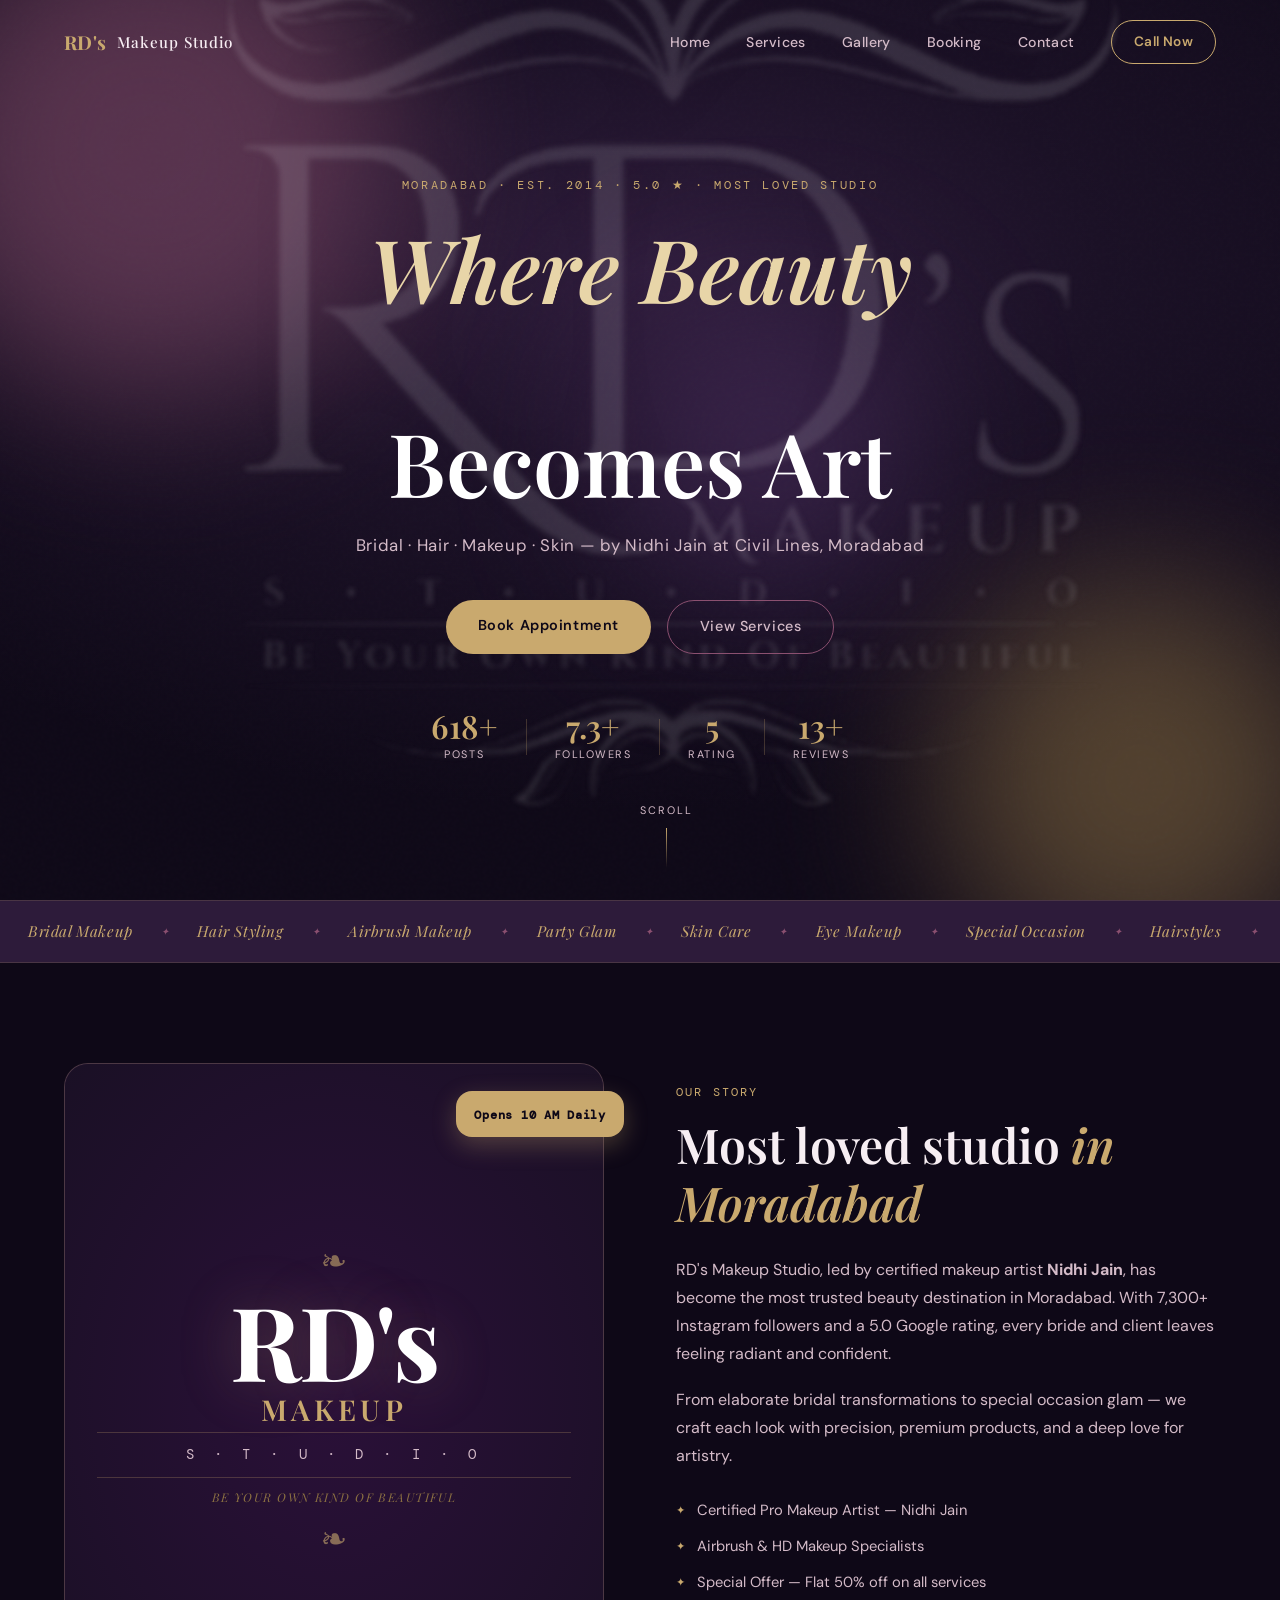
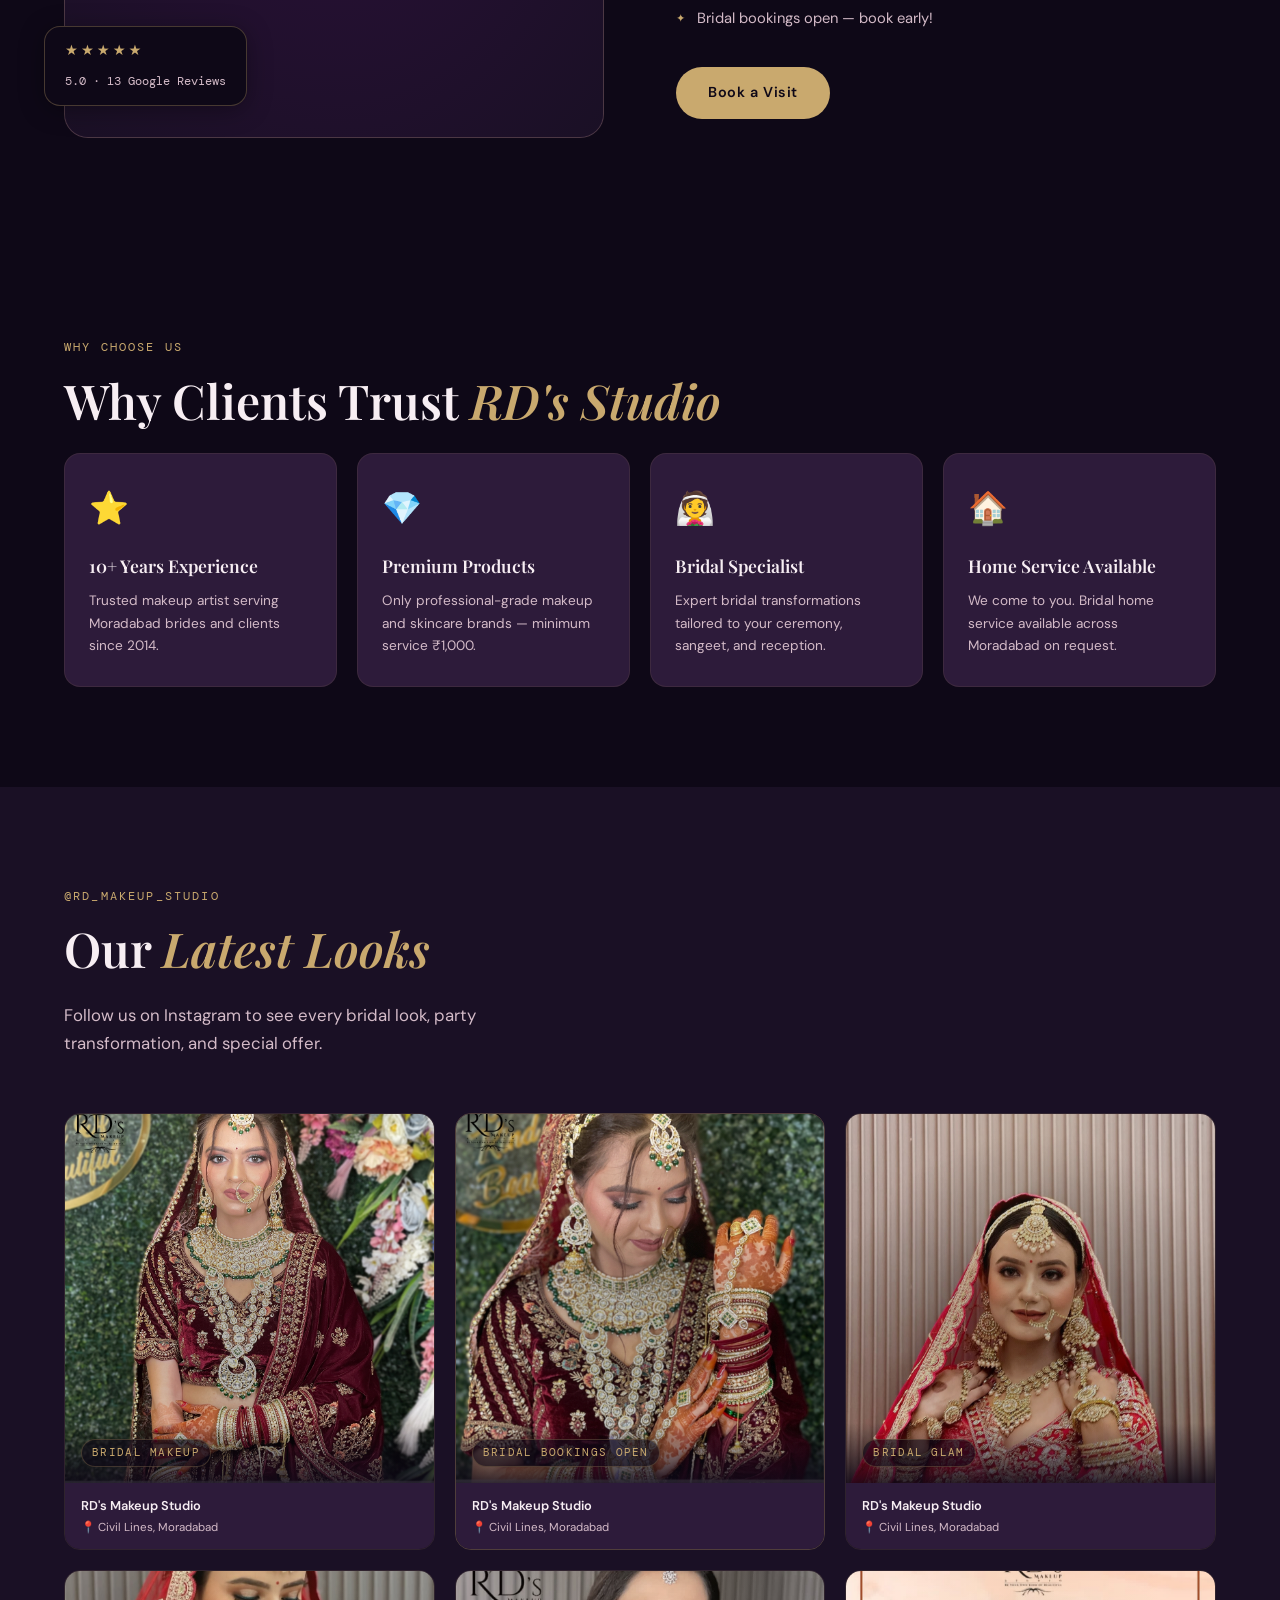
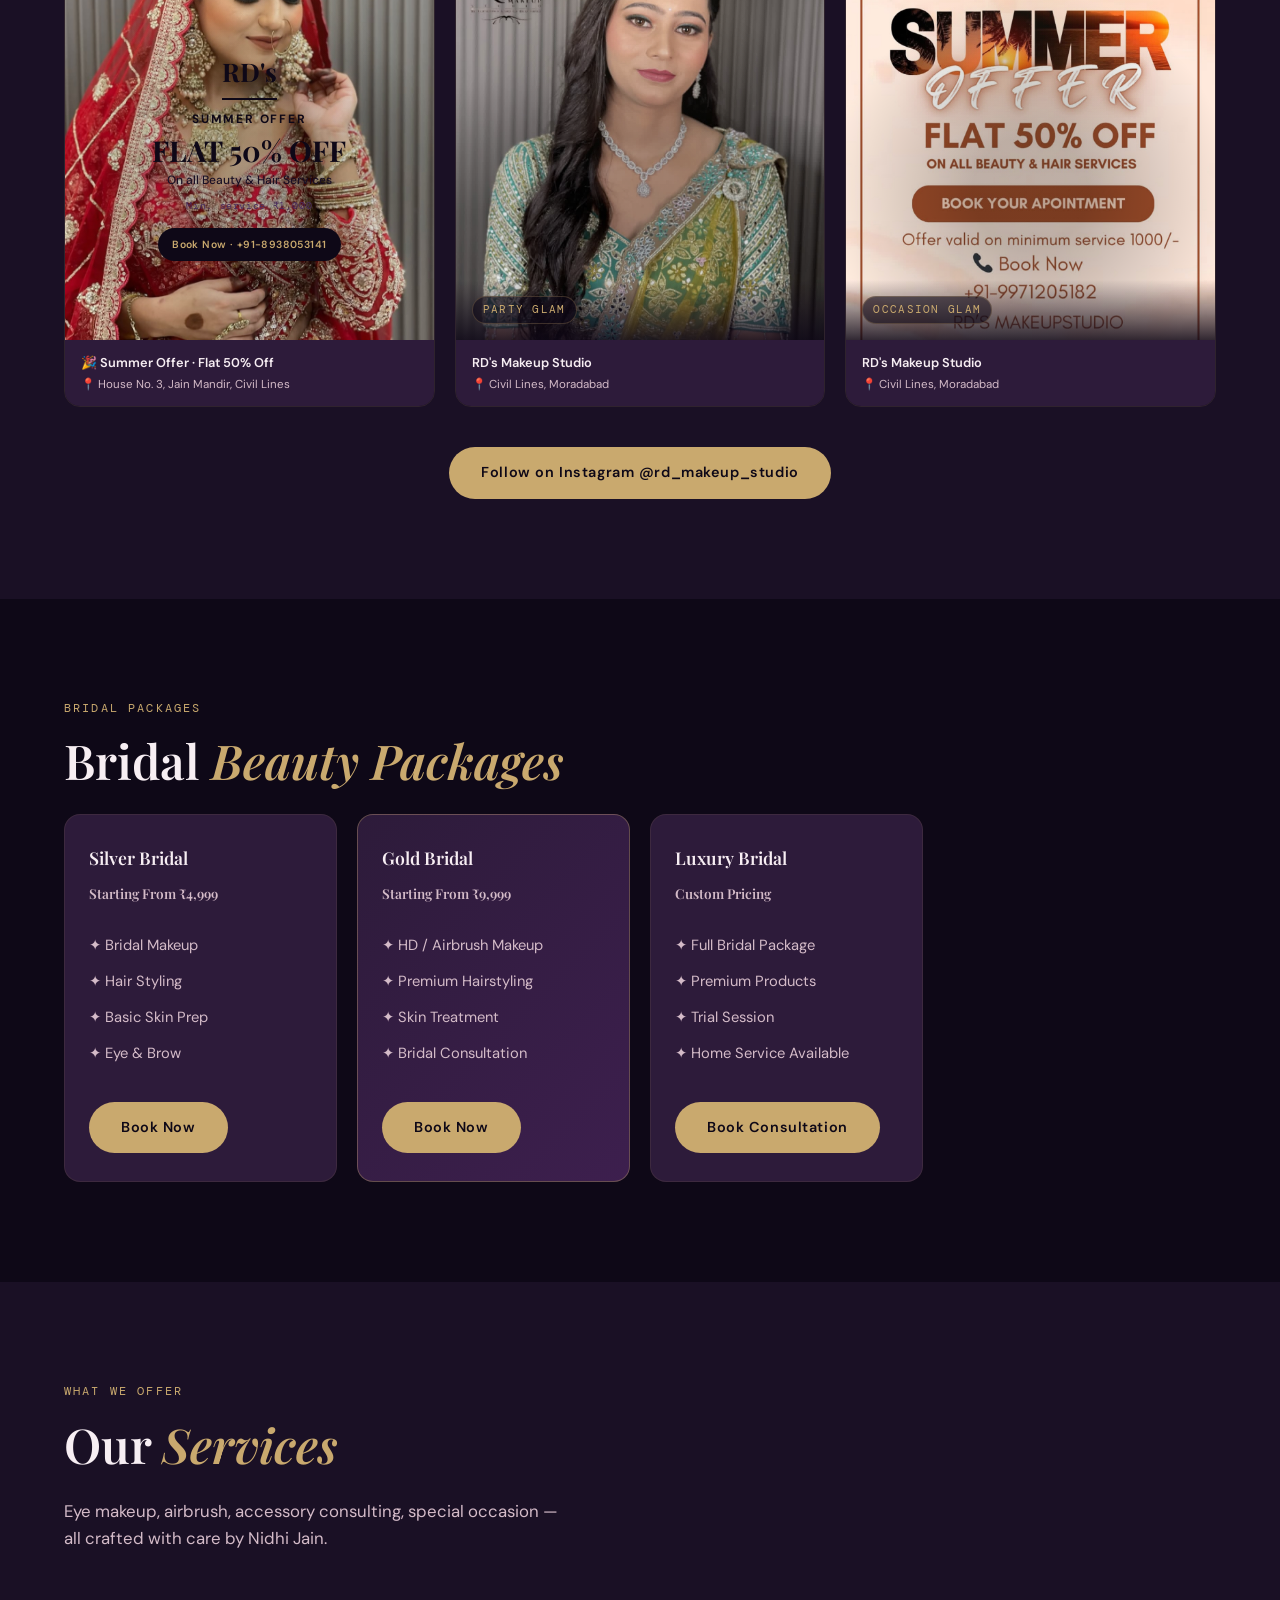
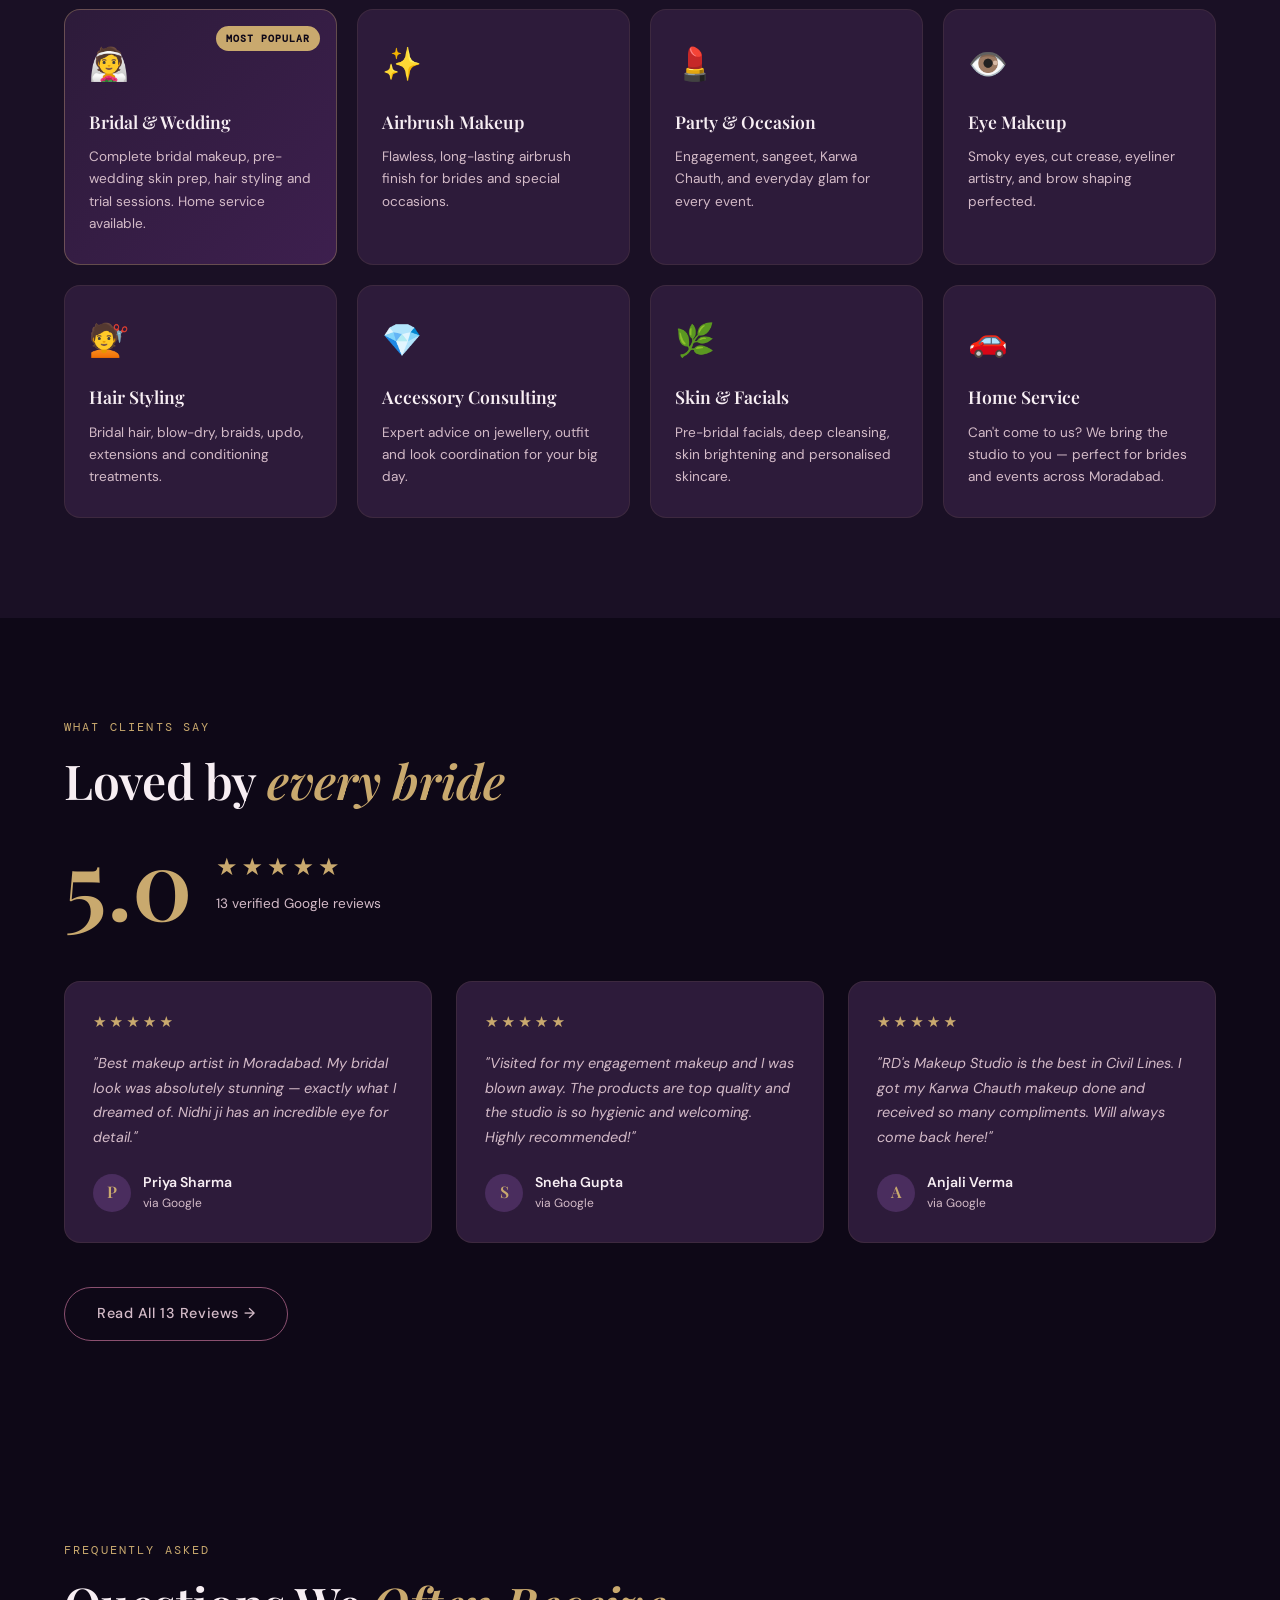
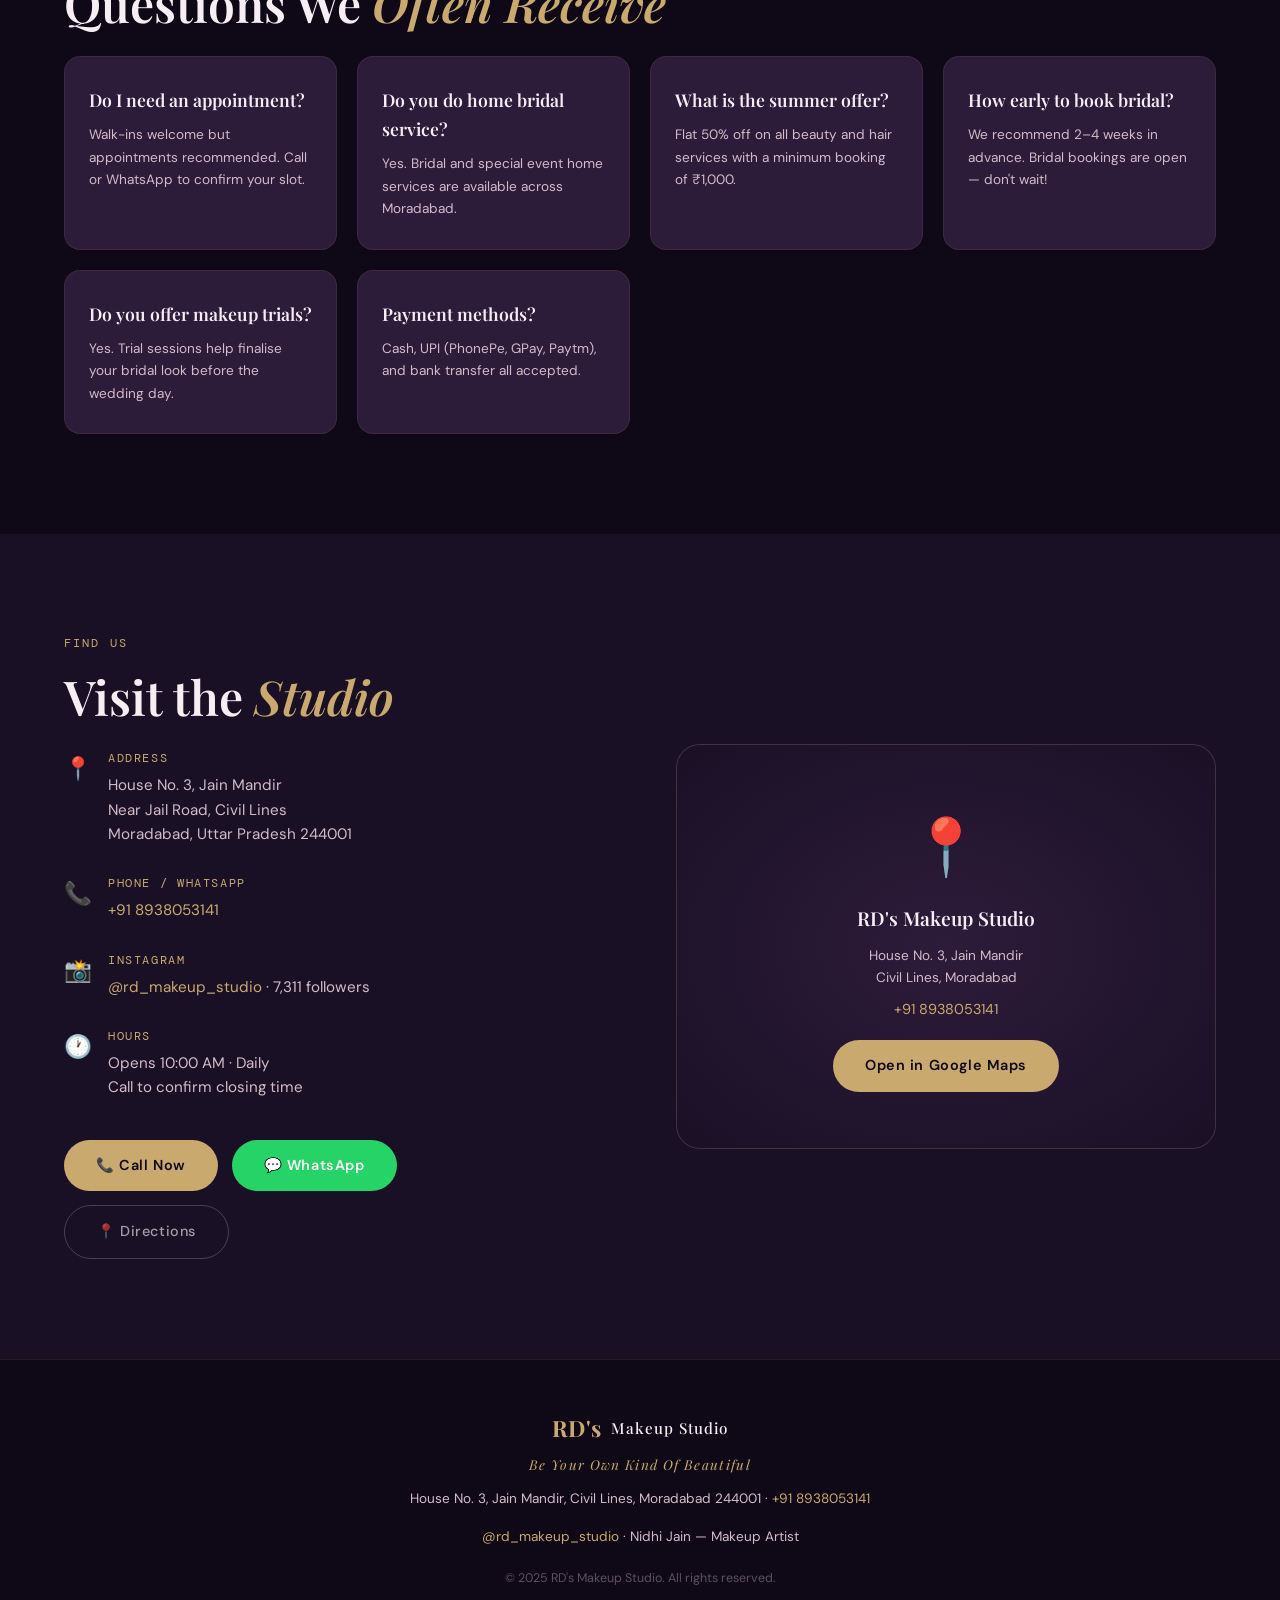
==== commit 9320856a: "Update follower count from 6.3 to 7.3k" ====
--- a/index.html
+++ b/index.html
@@ -63,7 +63,7 @@
       <div class="hero-stats">
         <div class="stat"><span class="stat-num">618+</span><span class="stat-lbl">Posts</span></div>
         <div class="stat-divider"></div>
-        <div class="stat"><span class="stat-num">6.3+</span><span class="stat-lbl">Followers</span></div>
+        <div class="stat"><span class="stat-num">7.3k+</span><span class="stat-lbl">Followers</span></div>
         <div class="stat-divider"></div>
         <div class="stat"><span class="stat-num">5.0★</span><span class="stat-lbl">Rating</span></div>
         <div class="stat-divider"></div>
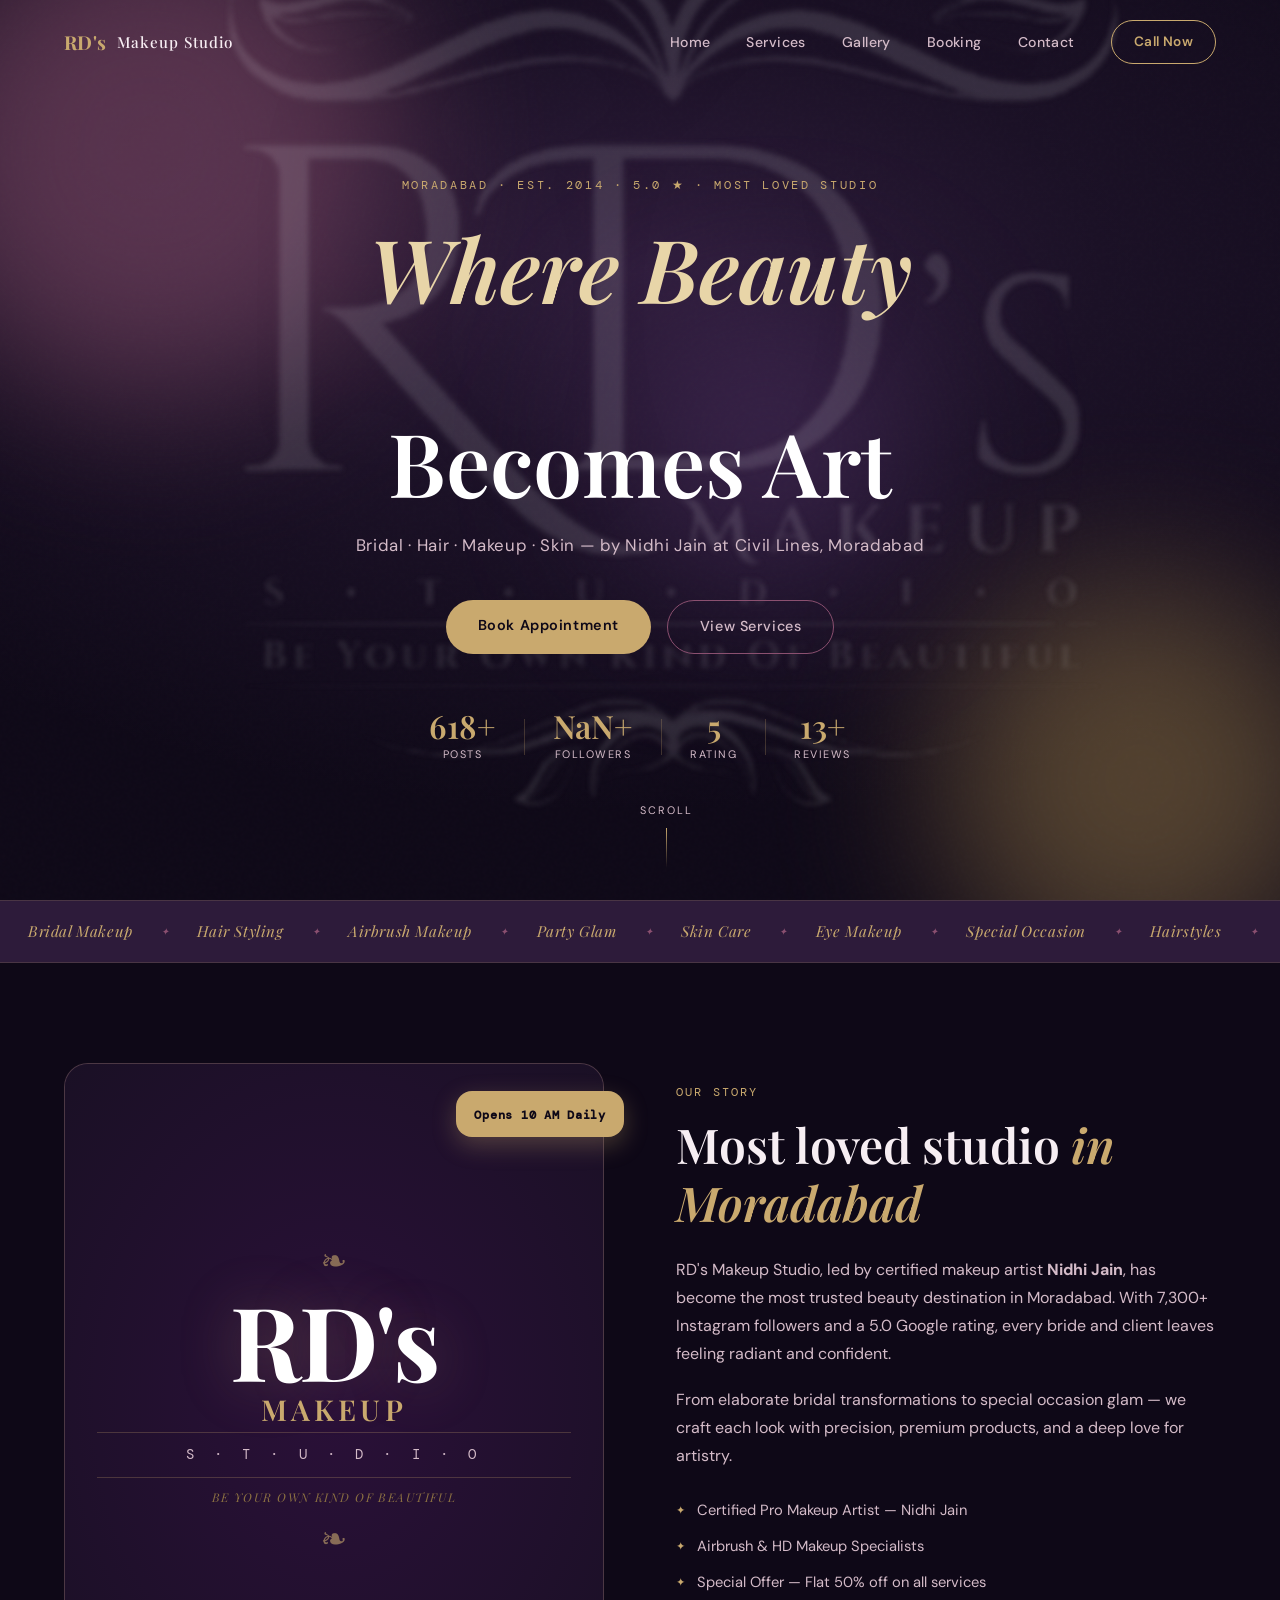
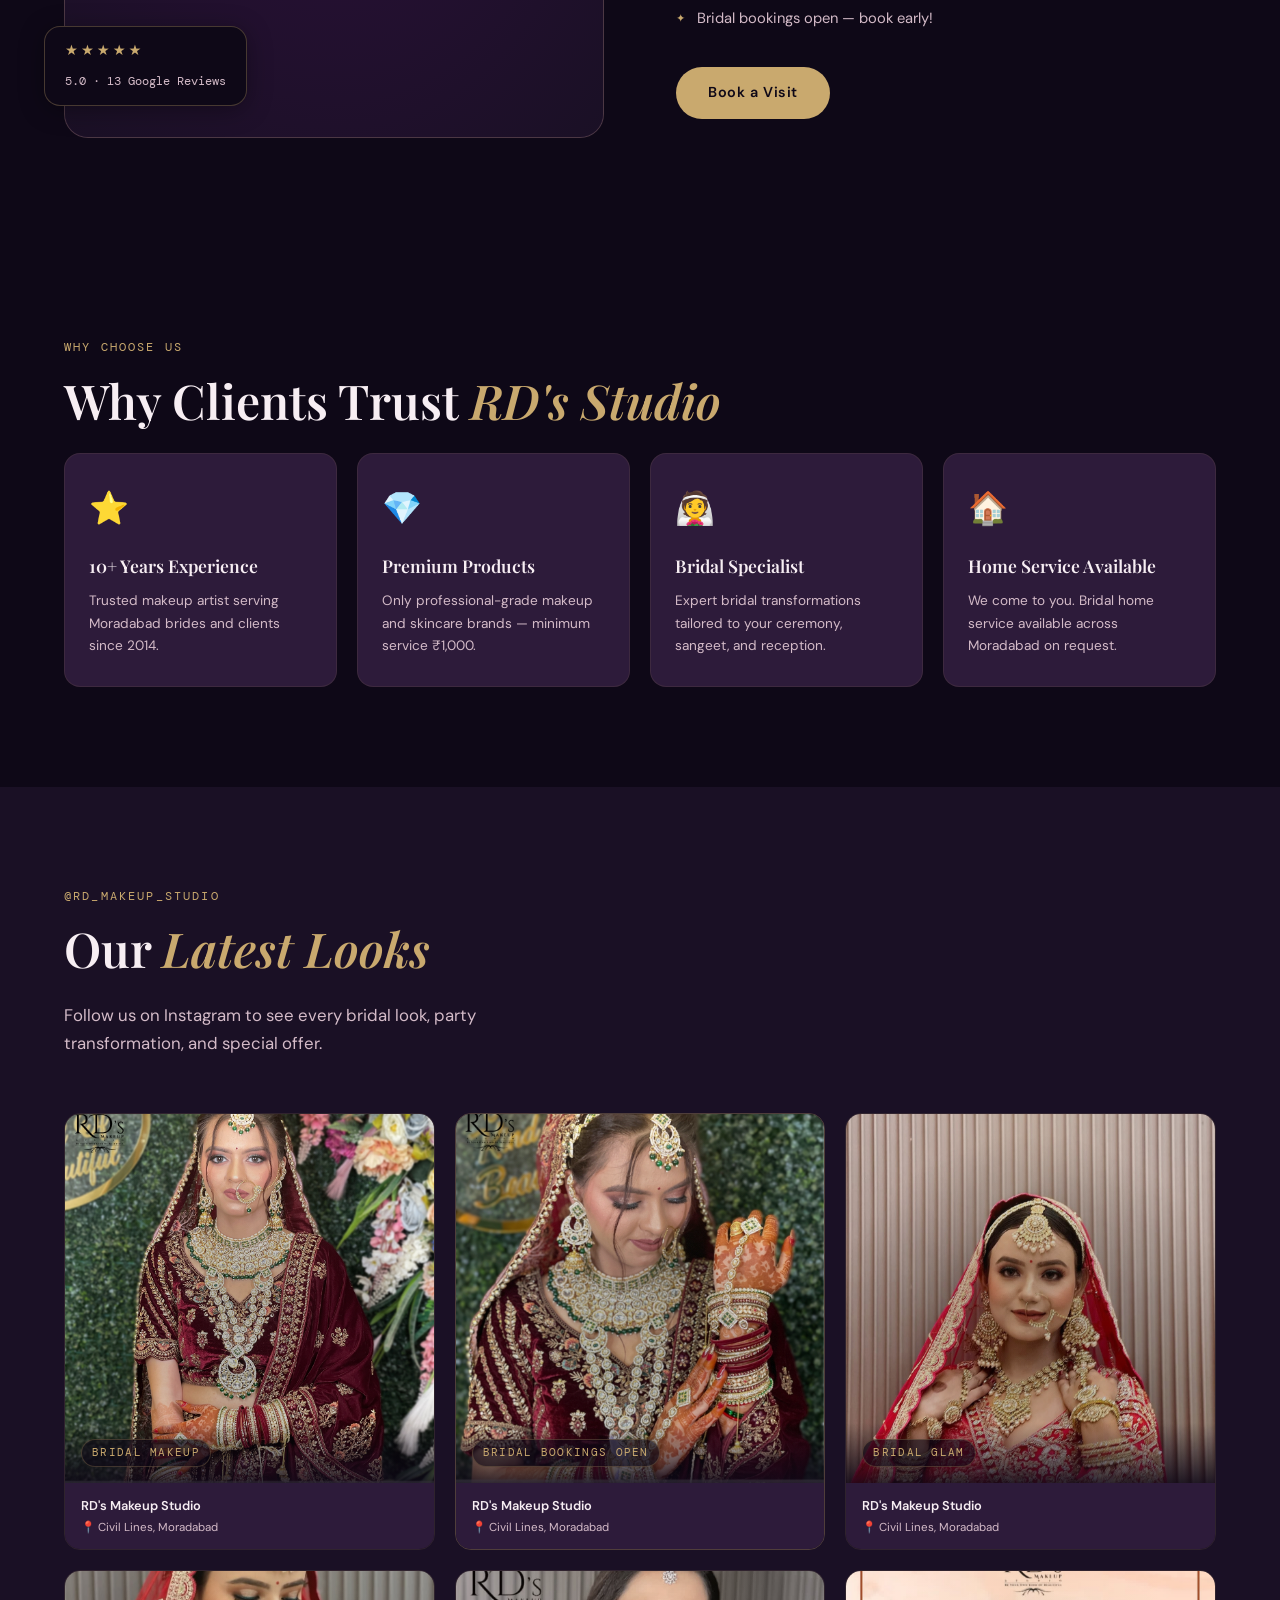
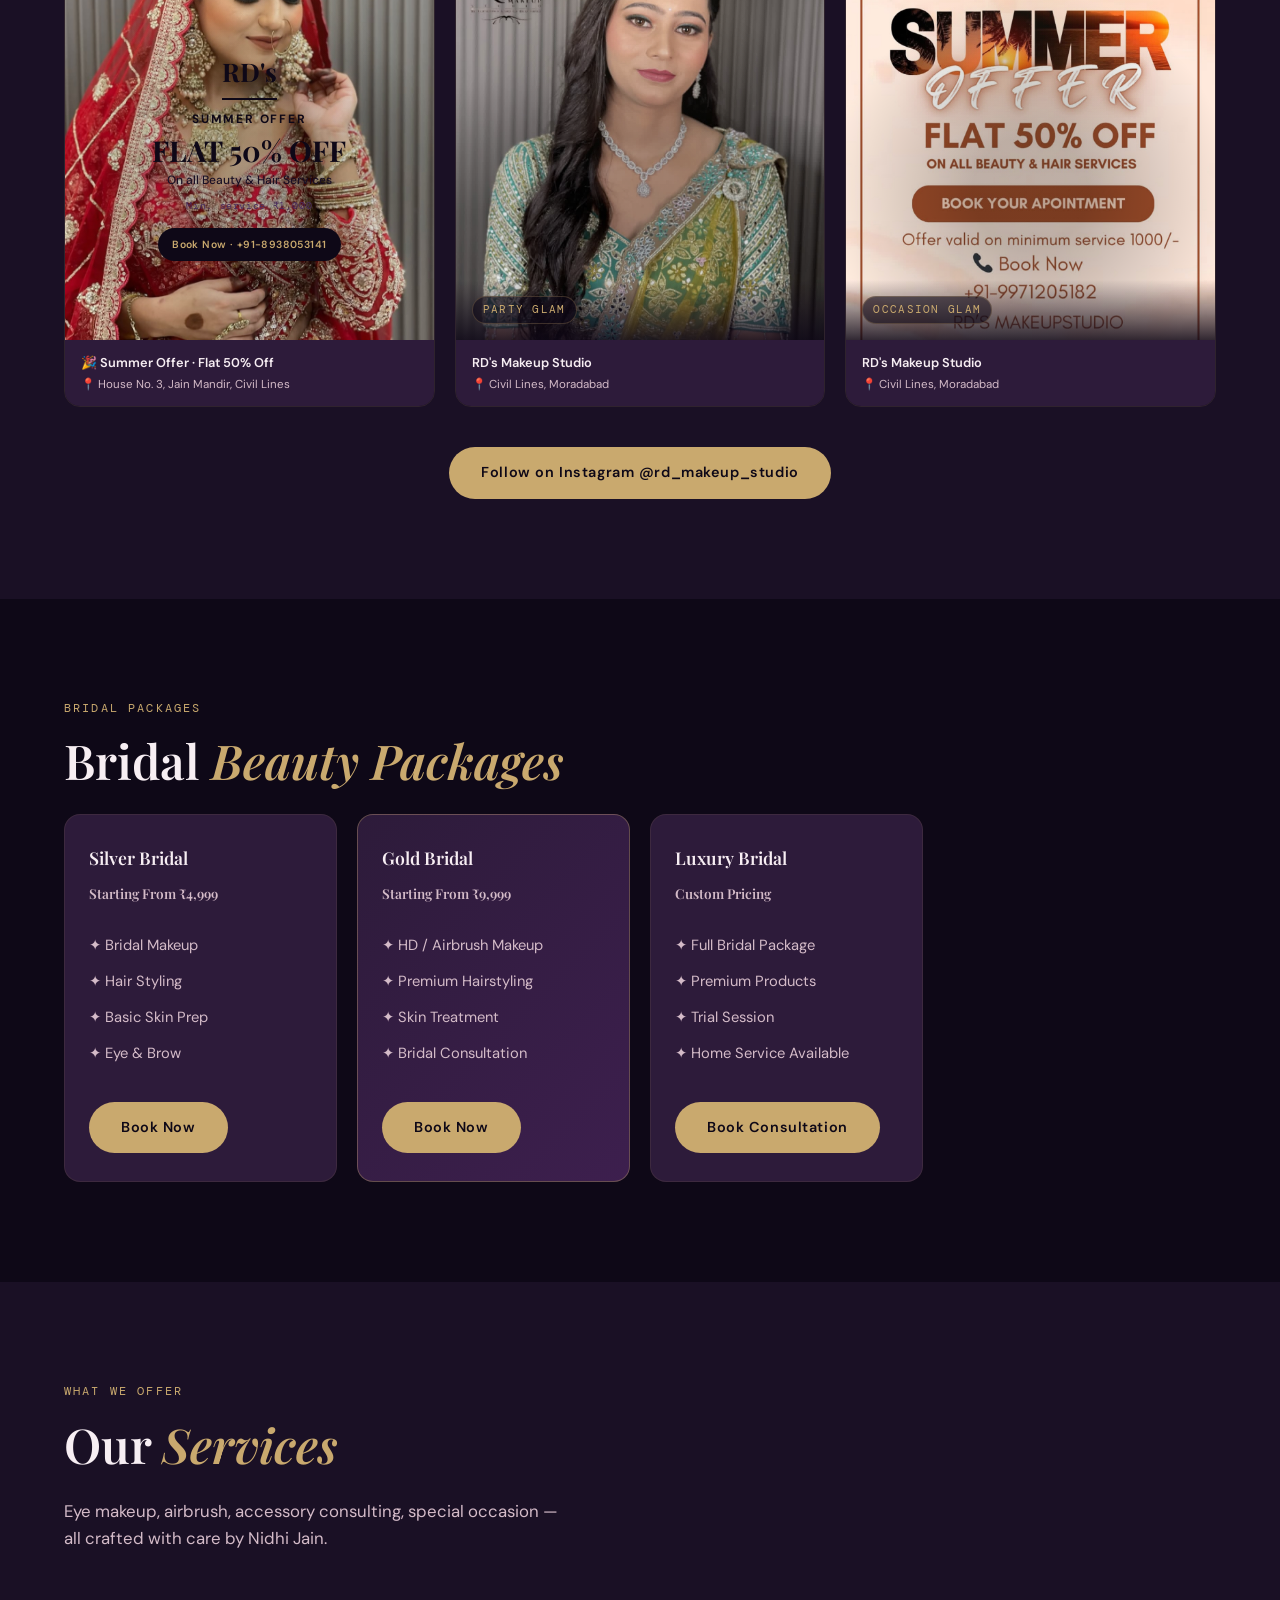
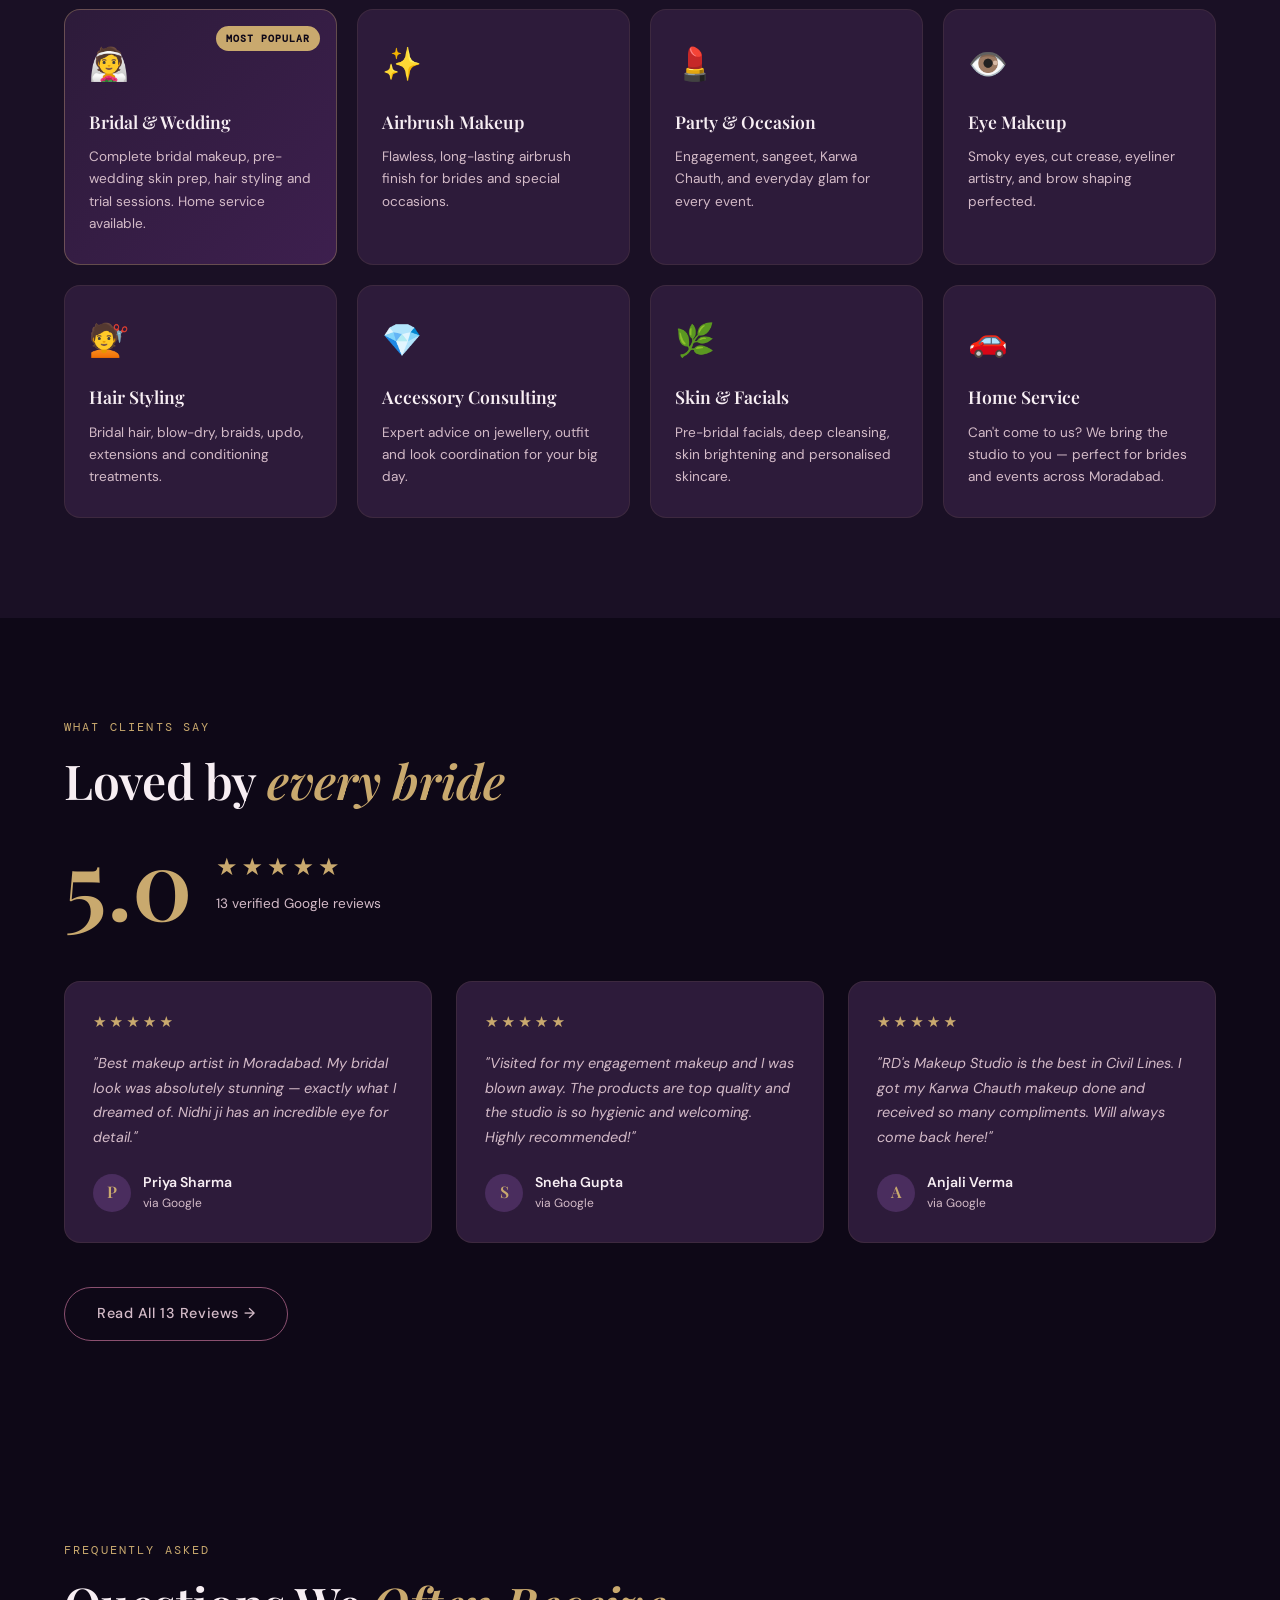
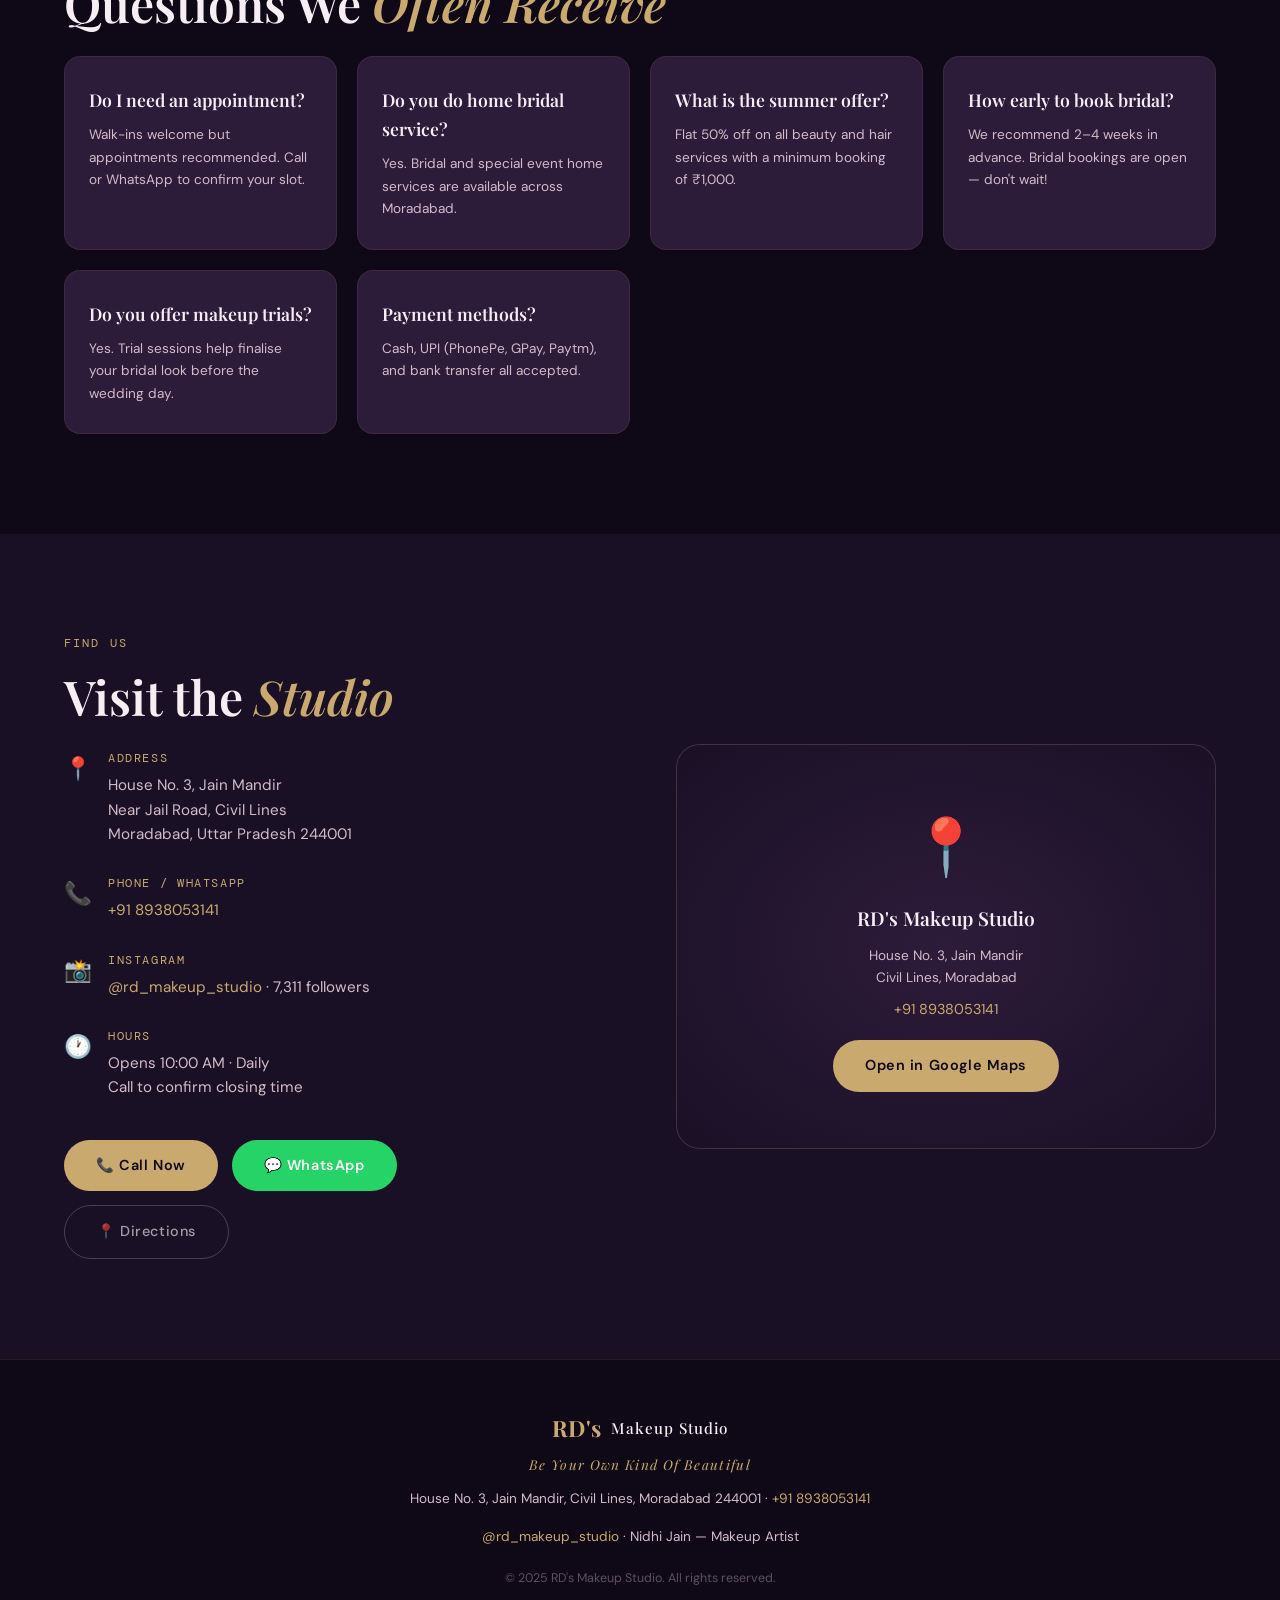
==== commit bc61f17c: "Update index.html" ====
--- a/index.html
+++ b/index.html
@@ -63,7 +63,7 @@
       <div class="hero-stats">
         <div class="stat"><span class="stat-num">618+</span><span class="stat-lbl">Posts</span></div>
         <div class="stat-divider"></div>
-        <div class="stat"><span class="stat-num">7.3k+</span><span class="stat-lbl">Followers</span></div>
+        <div class="stat"><span class="stat-num">ABCXYZK123+</span><span class="stat-lbl">Followers</span></div>
         <div class="stat-divider"></div>
         <div class="stat"><span class="stat-num">5.0★</span><span class="stat-lbl">Rating</span></div>
         <div class="stat-divider"></div>
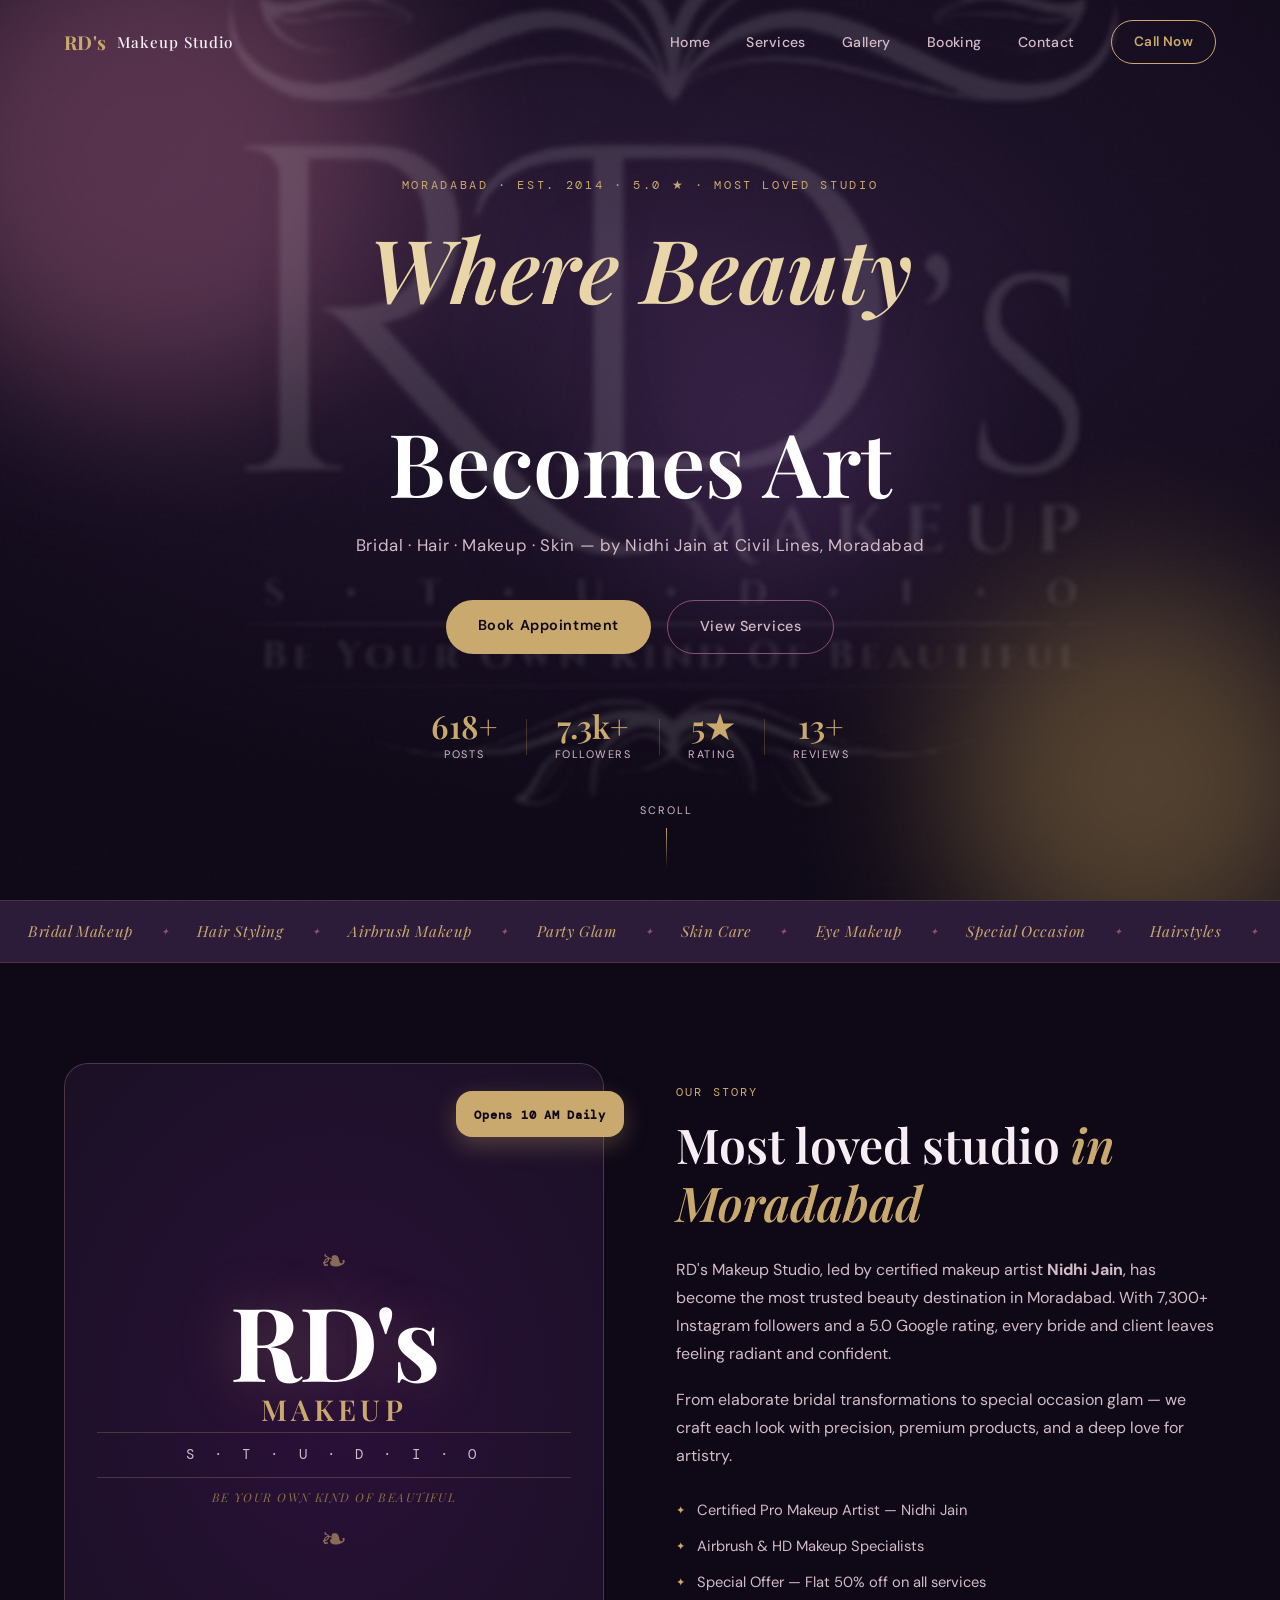
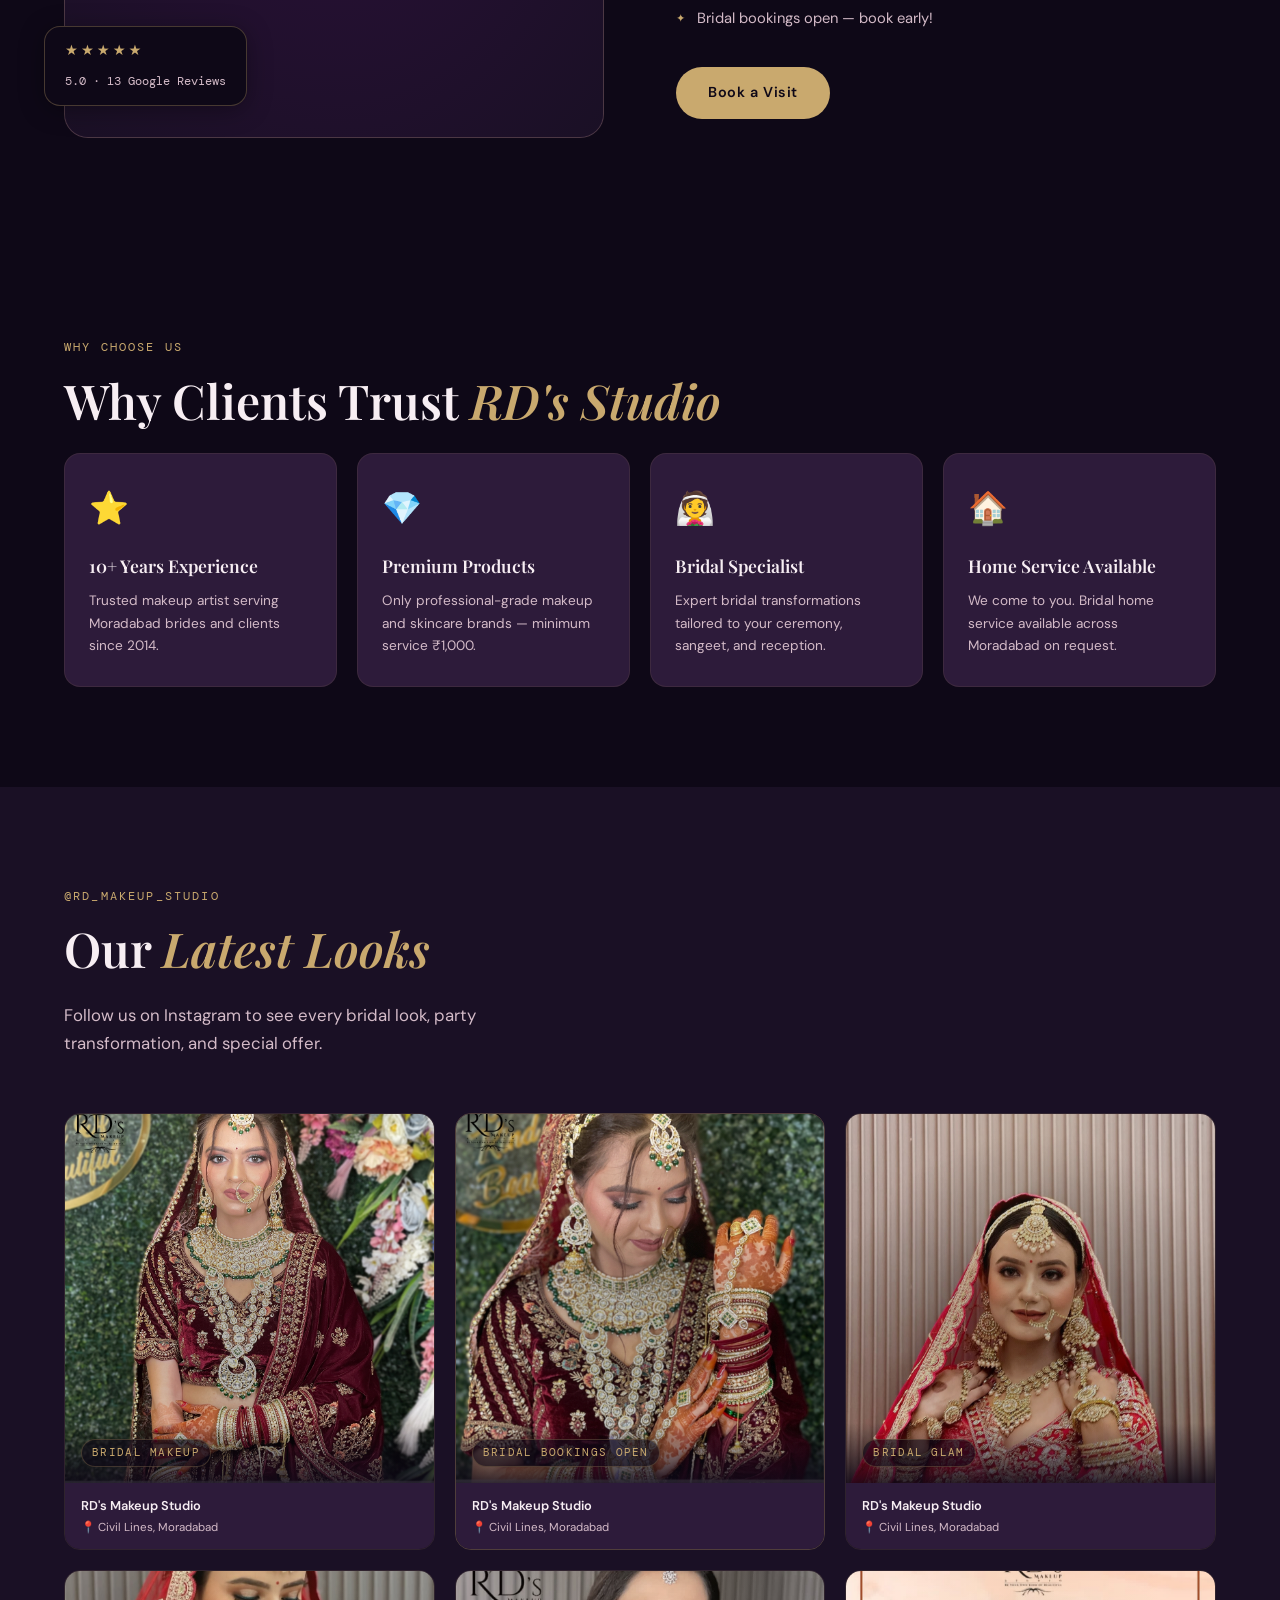
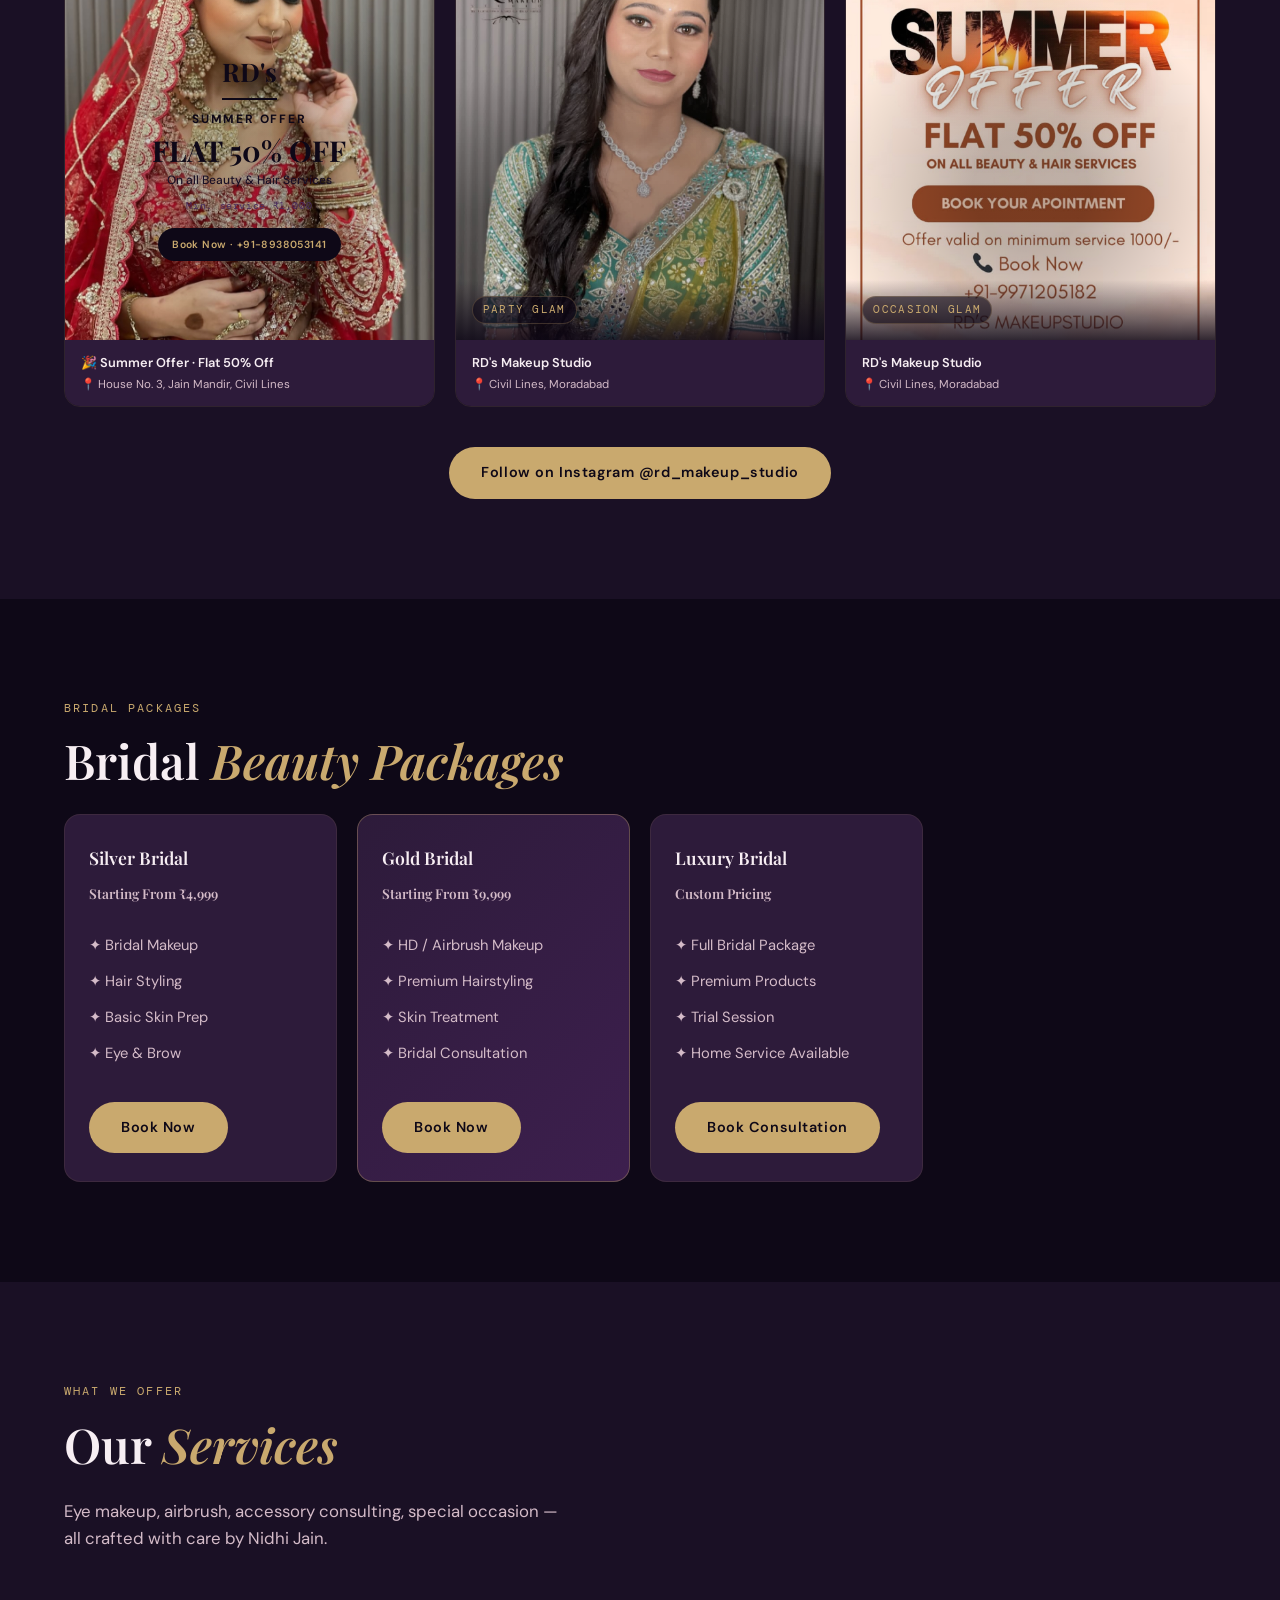
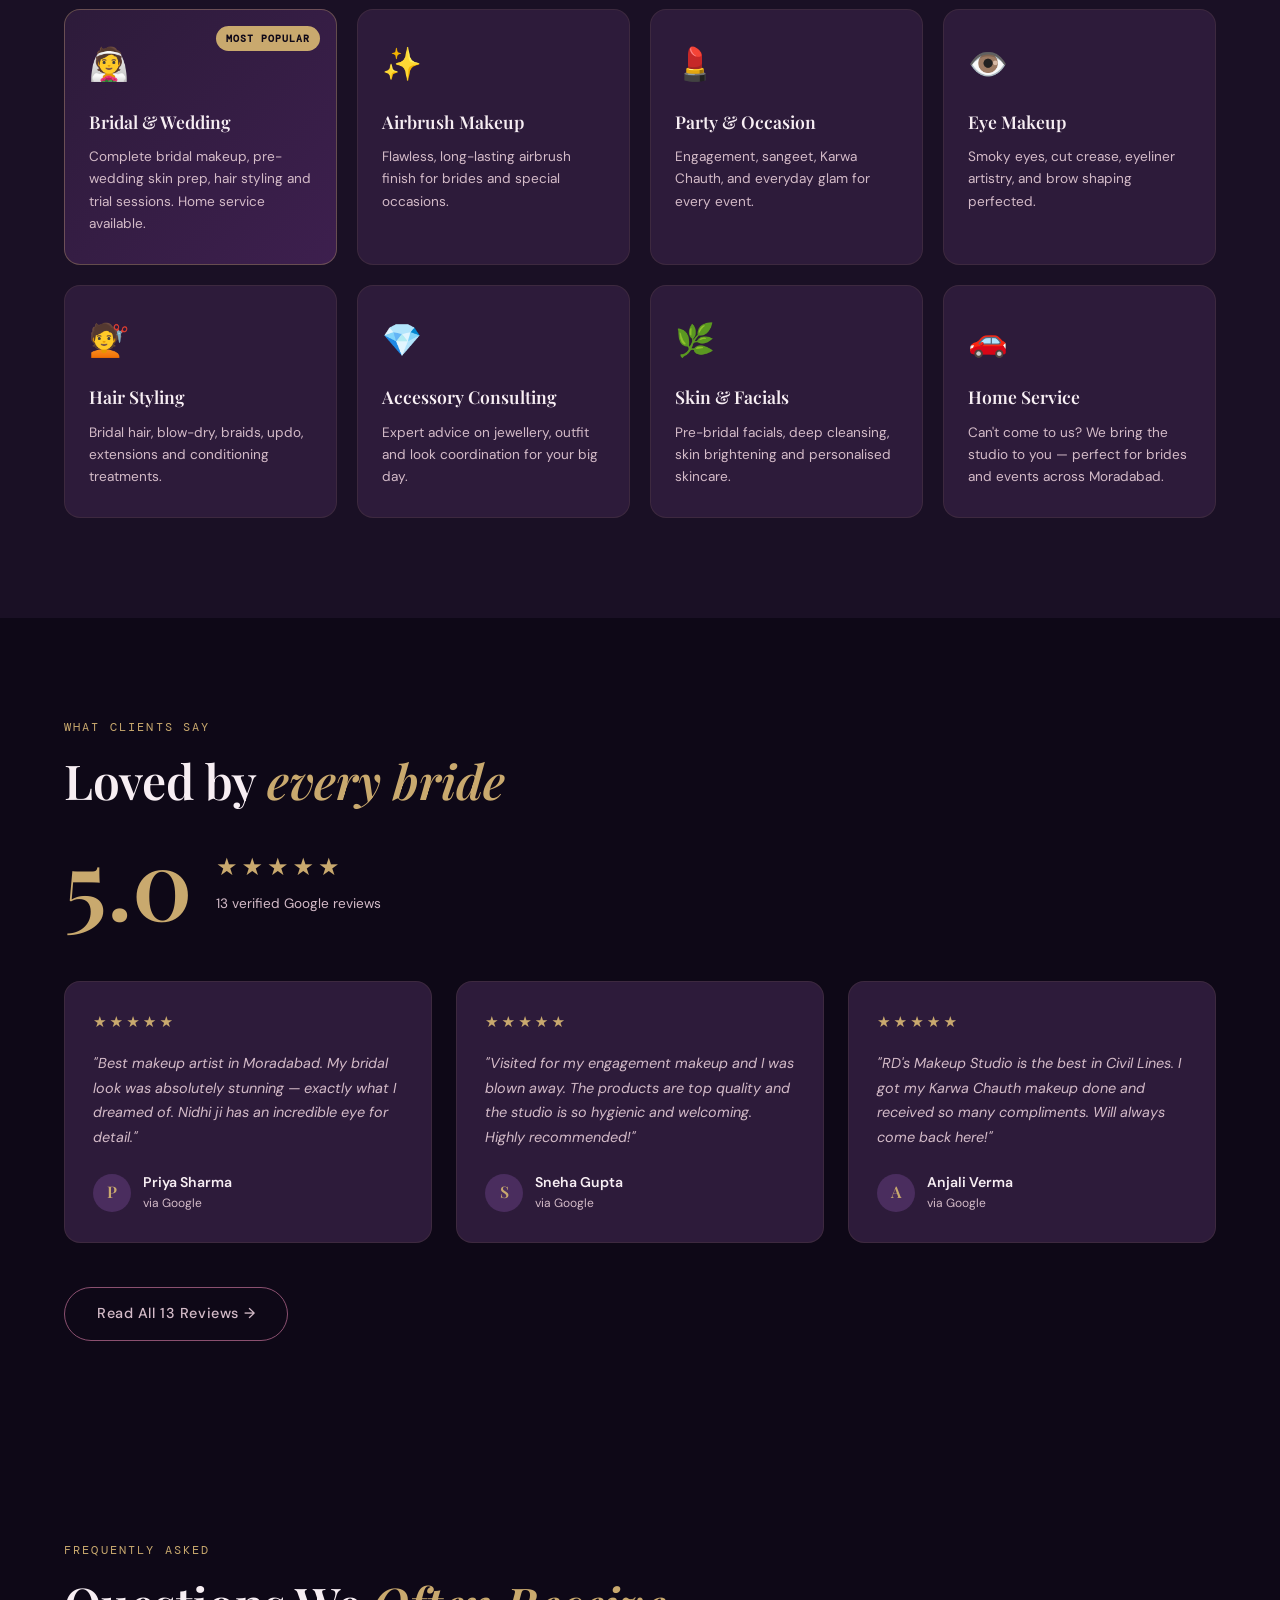
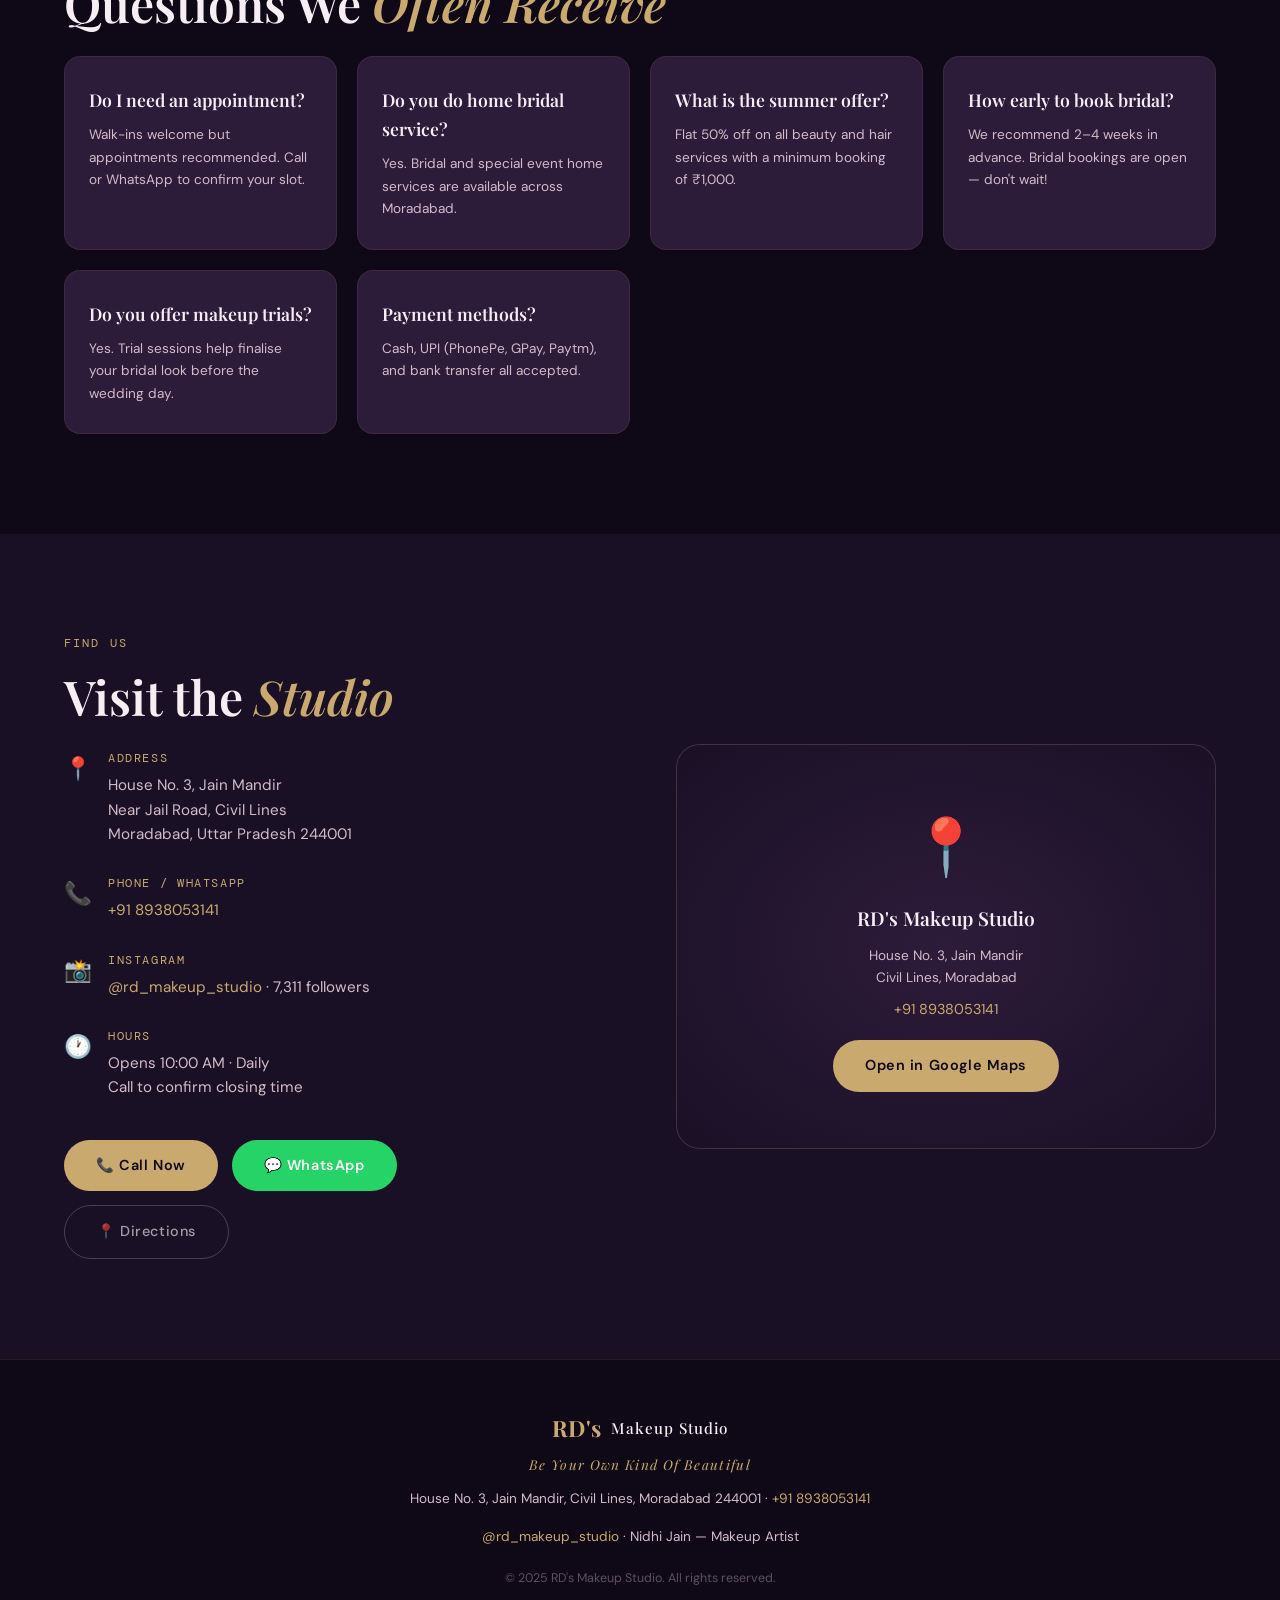
==== commit 21829f22: "Update followers count in index.html" ====
--- a/index.html
+++ b/index.html
@@ -63,7 +63,7 @@
       <div class="hero-stats">
         <div class="stat"><span class="stat-num">618+</span><span class="stat-lbl">Posts</span></div>
         <div class="stat-divider"></div>
-        <div class="stat"><span class="stat-num">ABCXYZK123+</span><span class="stat-lbl">Followers</span></div>
+        <div class="stat"><span class="stat-num">7.3k+</span><span class="stat-lbl">Followers</span></div>
         <div class="stat-divider"></div>
         <div class="stat"><span class="stat-num">5.0★</span><span class="stat-lbl">Rating</span></div>
         <div class="stat-divider"></div>
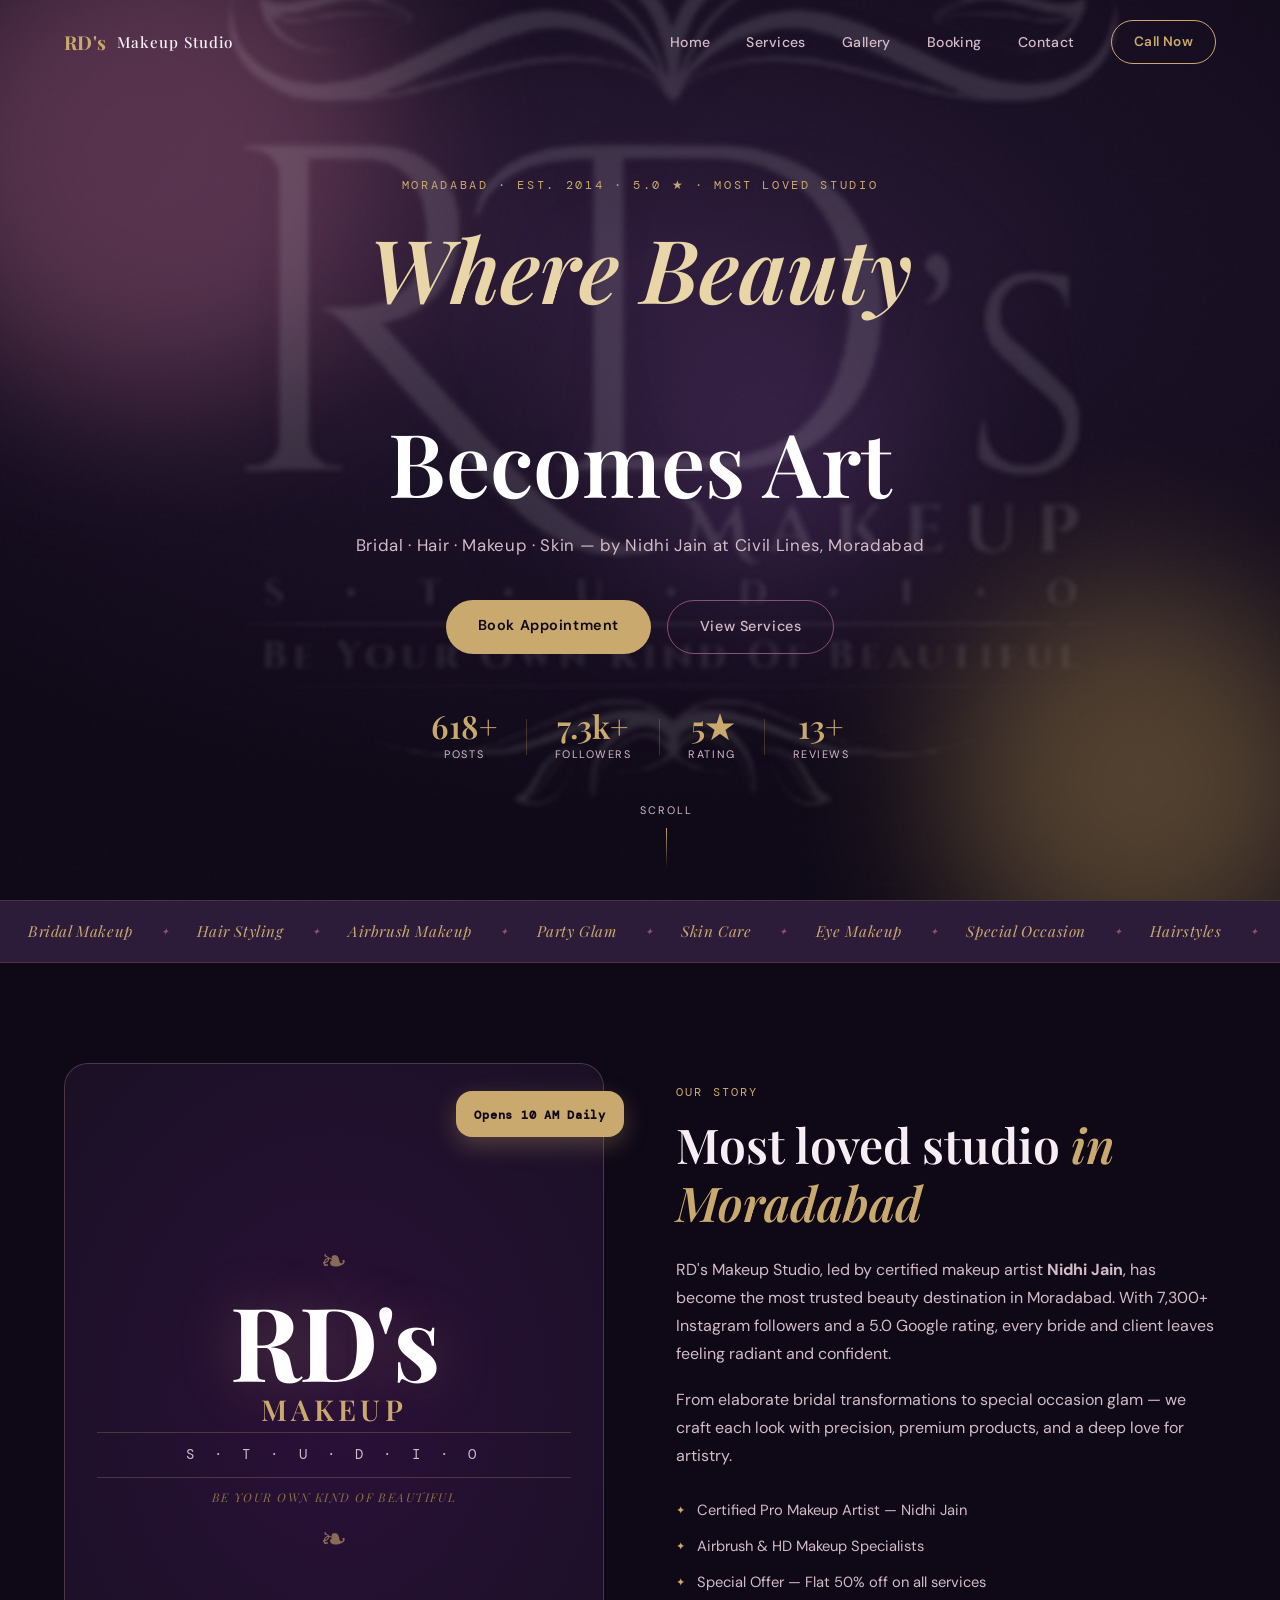
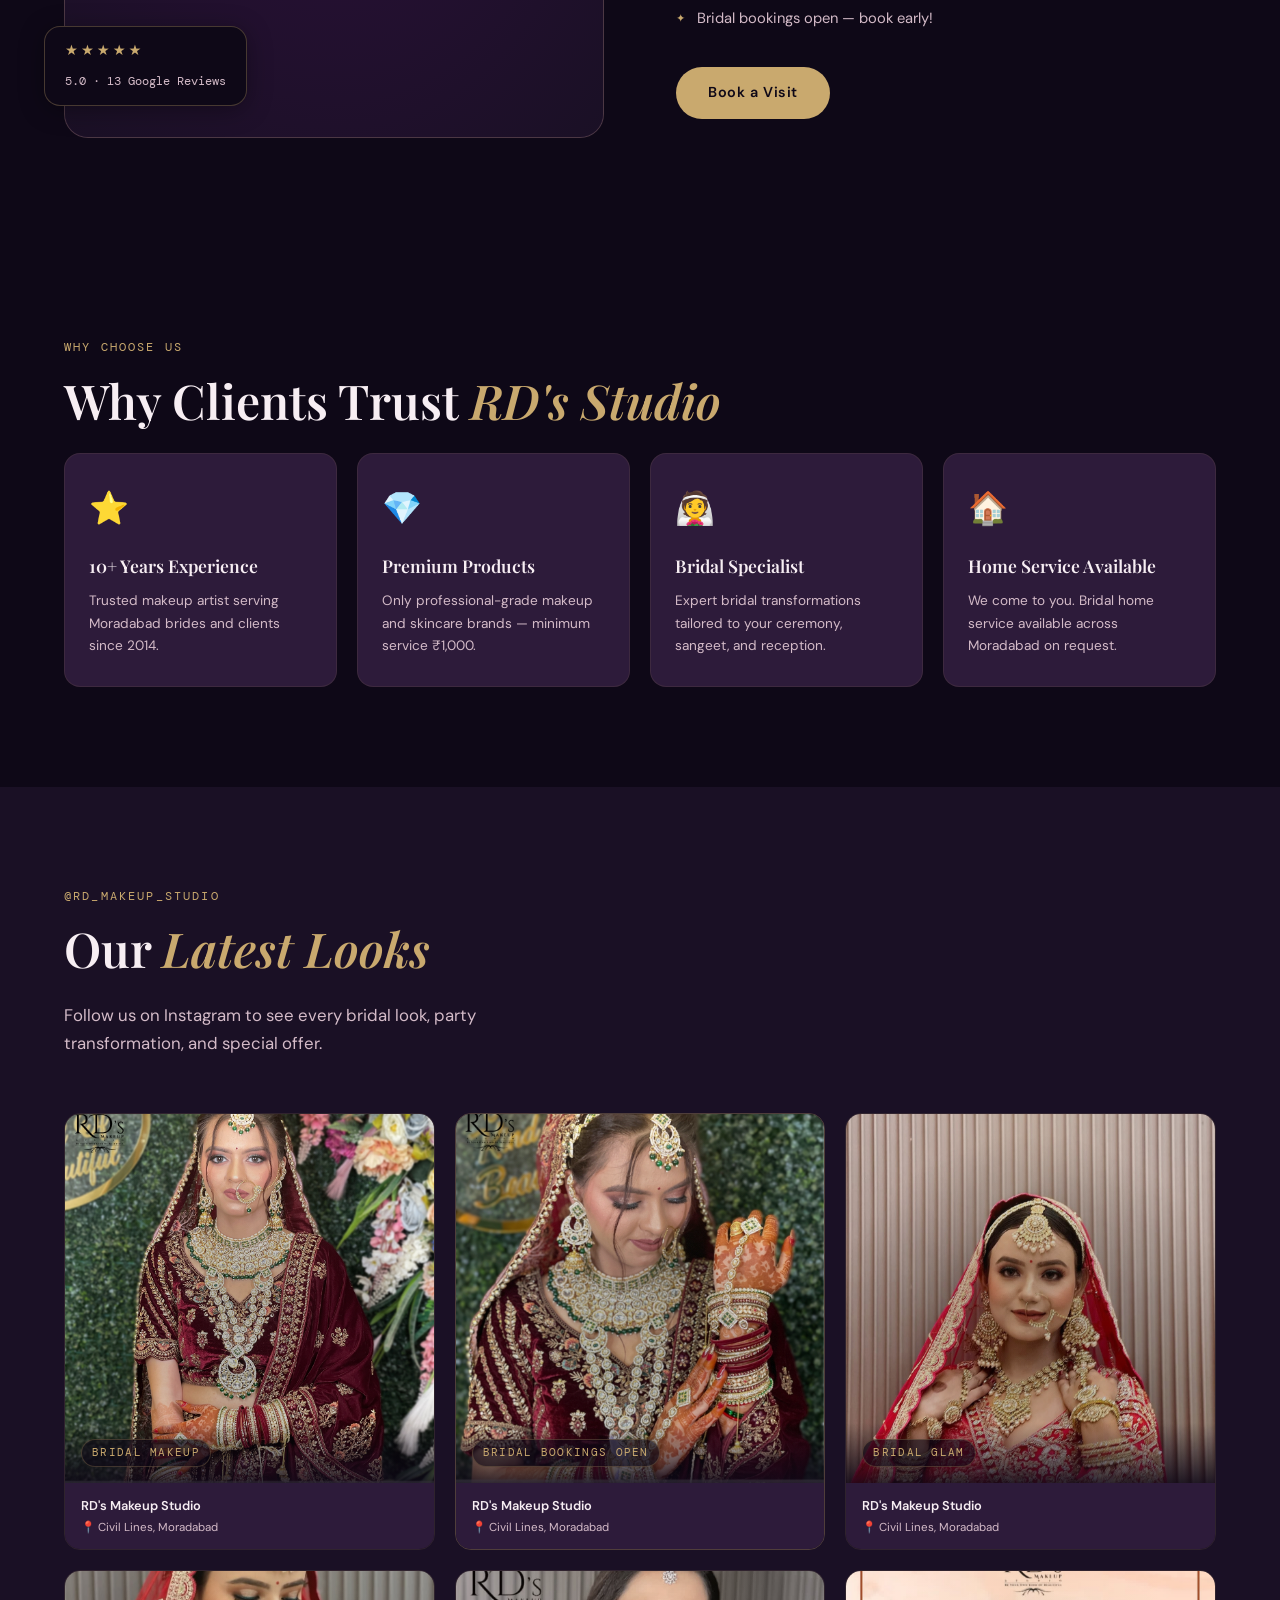
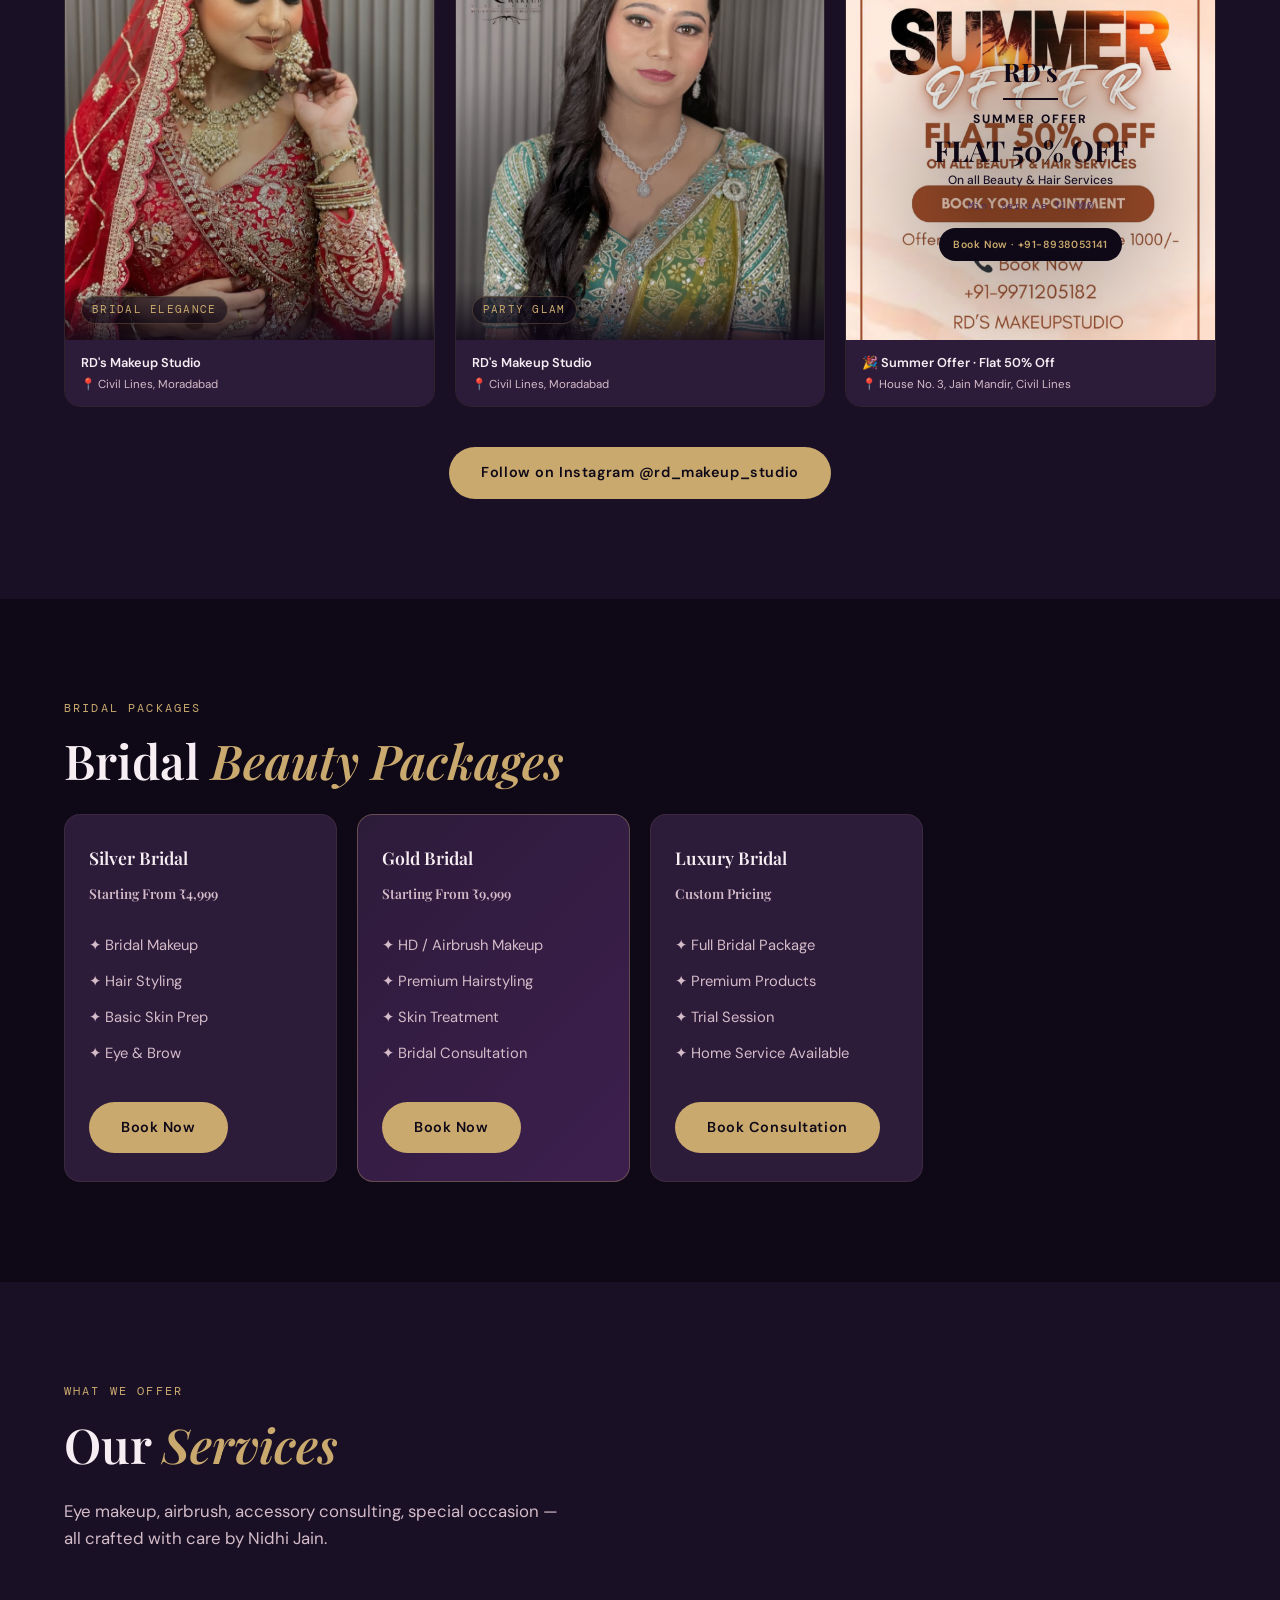
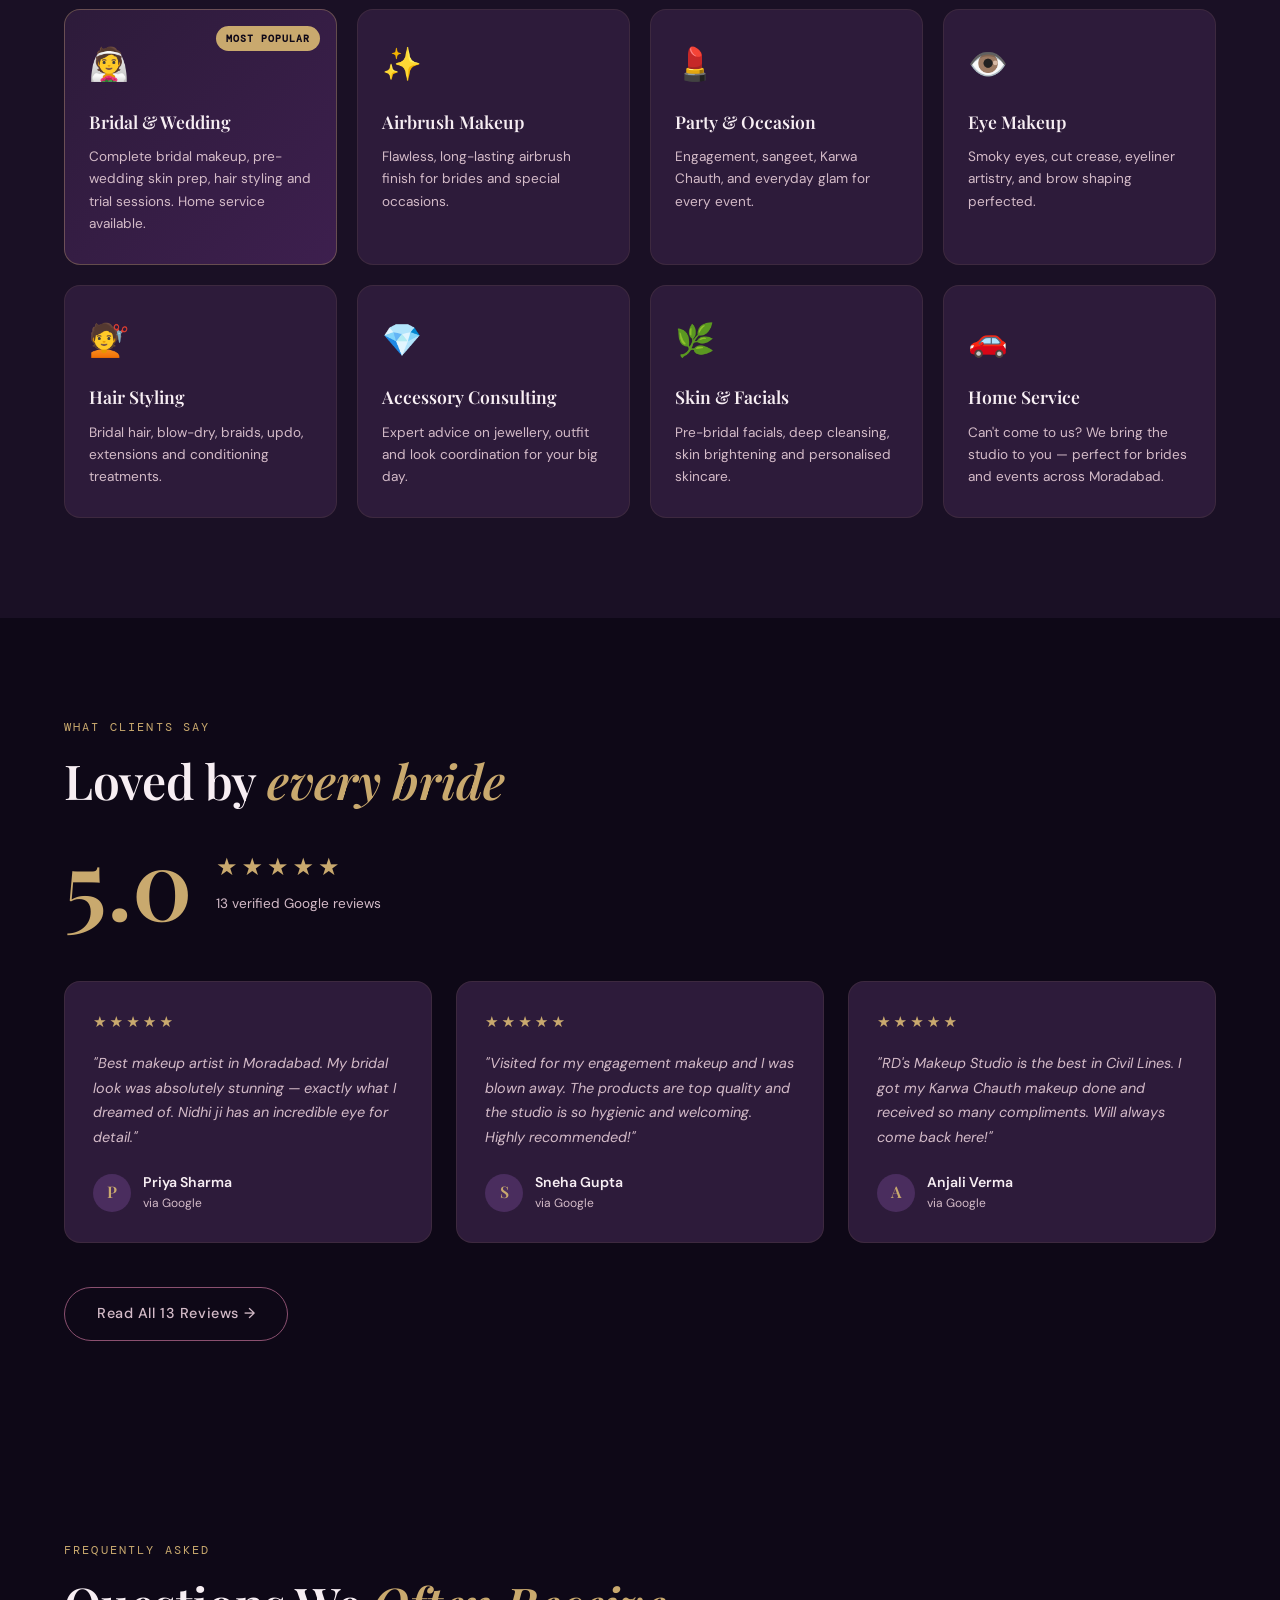
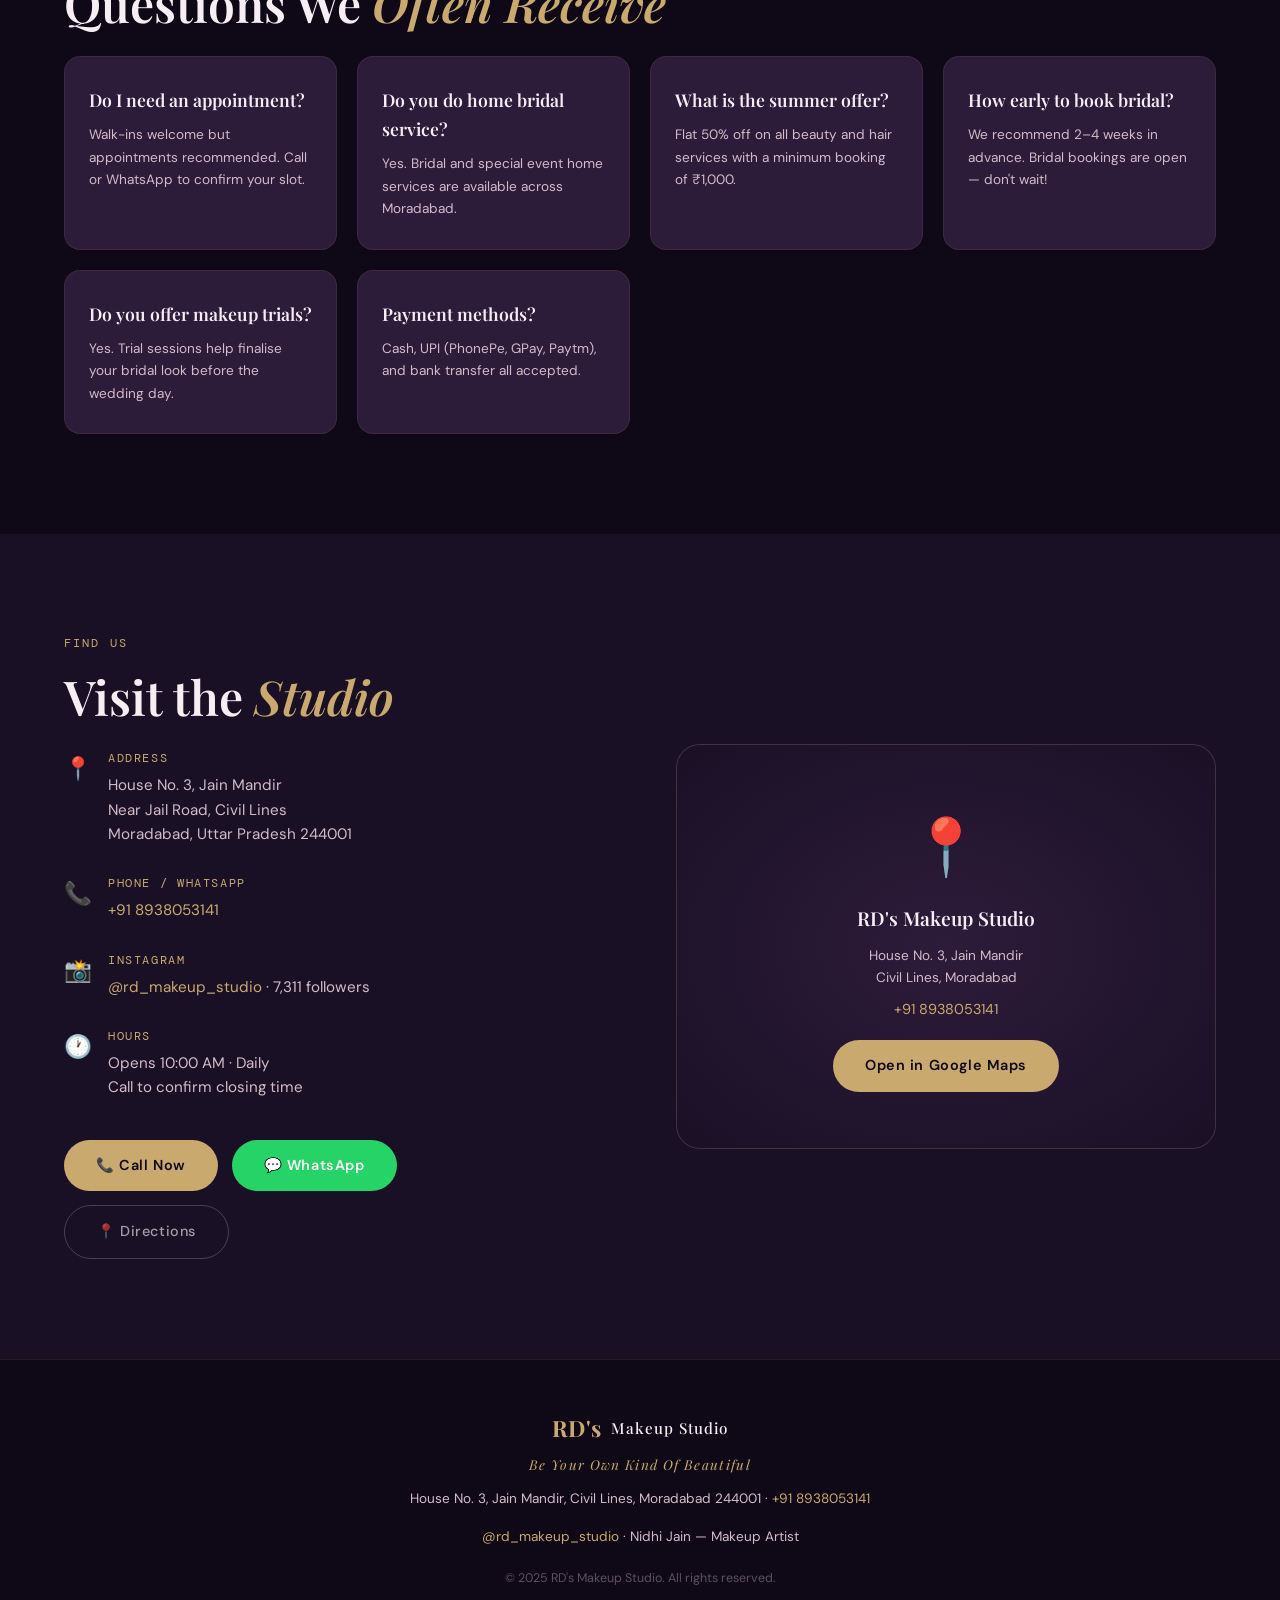
==== commit ff6c357f: "Add bridal and party looks to index.html" ====
--- a/index.html
+++ b/index.html
@@ -218,46 +218,48 @@
             <span class="insta-loc">📍 Civil Lines, Moradabad</span>
           </div>
         </div>
-        <!-- Special Offer Post -->
-        <div class="insta-card offer-post">
-          <div class="insta-img insta-img-4">
-            <div class="insta-offer-card">
-              <div class="offer-logo">RD's</div>
-              <div class="offer-headline">SUMMER OFFER</div>
-              <div class="offer-sub">FLAT 50% OFF</div>
-              <div class="offer-detail">On all Beauty & Hair Services</div>
-              <div class="offer-min">Min. service ₹1,000</div>
-              <a href="tel:+919971205182" class="offer-btn">Book Now · +91-8938053141</a>
-            </div>
-          </div>
-          <div class="insta-meta">
-            <span class="insta-studio">🎉 Summer Offer · Flat 50% Off</span>
-            <span class="insta-loc">📍 House No. 3, Jain Mandir, Civil Lines</span>
-          </div>
-        </div>
-        <!-- Party Look 1 -->
-        <div class="insta-card">
-          <div class="insta-img insta-img-5">
-            <div class="insta-overlay">
-              <span class="insta-tag">Party Glam</span>
-            </div>
-          </div>
-          <div class="insta-meta">
-            <span class="insta-studio">RD's Makeup Studio</span>
-            <span class="insta-loc">📍 Civil Lines, Moradabad</span>
-          </div>
-        </div>
-        <!-- Party Look 2 -->
-        <div class="insta-card">
-          <div class="insta-img insta-img-6">
-            <div class="insta-overlay">
-              <span class="insta-tag">Occasion Glam</span>
-            </div>
-          </div>
-          <div class="insta-meta">
-            <span class="insta-studio">RD's Makeup Studio</span>
-            <span class="insta-loc">📍 Civil Lines, Moradabad</span>
-          </div>
+        <!-- Bridal Look 4 -->
+<div class="insta-card">
+  <div class="insta-img insta-img-4">
+    <div class="insta-overlay">
+      <span class="insta-tag">Bridal Elegance</span>
+    </div>
+  </div>
+  <div class="insta-meta">
+    <span class="insta-studio">RD's Makeup Studio</span>
+    <span class="insta-loc">📍 Civil Lines, Moradabad</span>
+  </div>
+</div>
+
+<!-- Party Look 1 -->
+<div class="insta-card">
+  <div class="insta-img insta-img-5">
+    <div class="insta-overlay">
+      <span class="insta-tag">Party Glam</span>
+    </div>
+  </div>
+  <div class="insta-meta">
+    <span class="insta-studio">RD's Makeup Studio</span>
+    <span class="insta-loc">📍 Civil Lines, Moradabad</span>
+  </div>
+</div>
+
+<!-- Summer Offer Post -->
+<div class="insta-card offer-post">
+  <div class="insta-img insta-img-6">
+    <div class="insta-offer-card">
+      <div class="offer-logo">RD's</div>
+      <div class="offer-headline">SUMMER OFFER</div>
+      <div class="offer-sub">FLAT 50% OFF</div>
+      <div class="offer-detail">On all Beauty & Hair Services</div>
+      <div class="offer-min">Min. service ₹1,000</div>
+      <a href="tel:+919971205182" class="offer-btn">Book Now · +91-8938053141</a>
+    </div>
+  </div>
+  <div class="insta-meta">
+    <span class="insta-studio">🎉 Summer Offer · Flat 50% Off</span>
+    <span class="insta-loc">📍 House No. 3, Jain Mandir, Civil Lines</span>
+  </div>
         </div>
       </div>
       <div style="text-align:center; margin-top: 40px;">
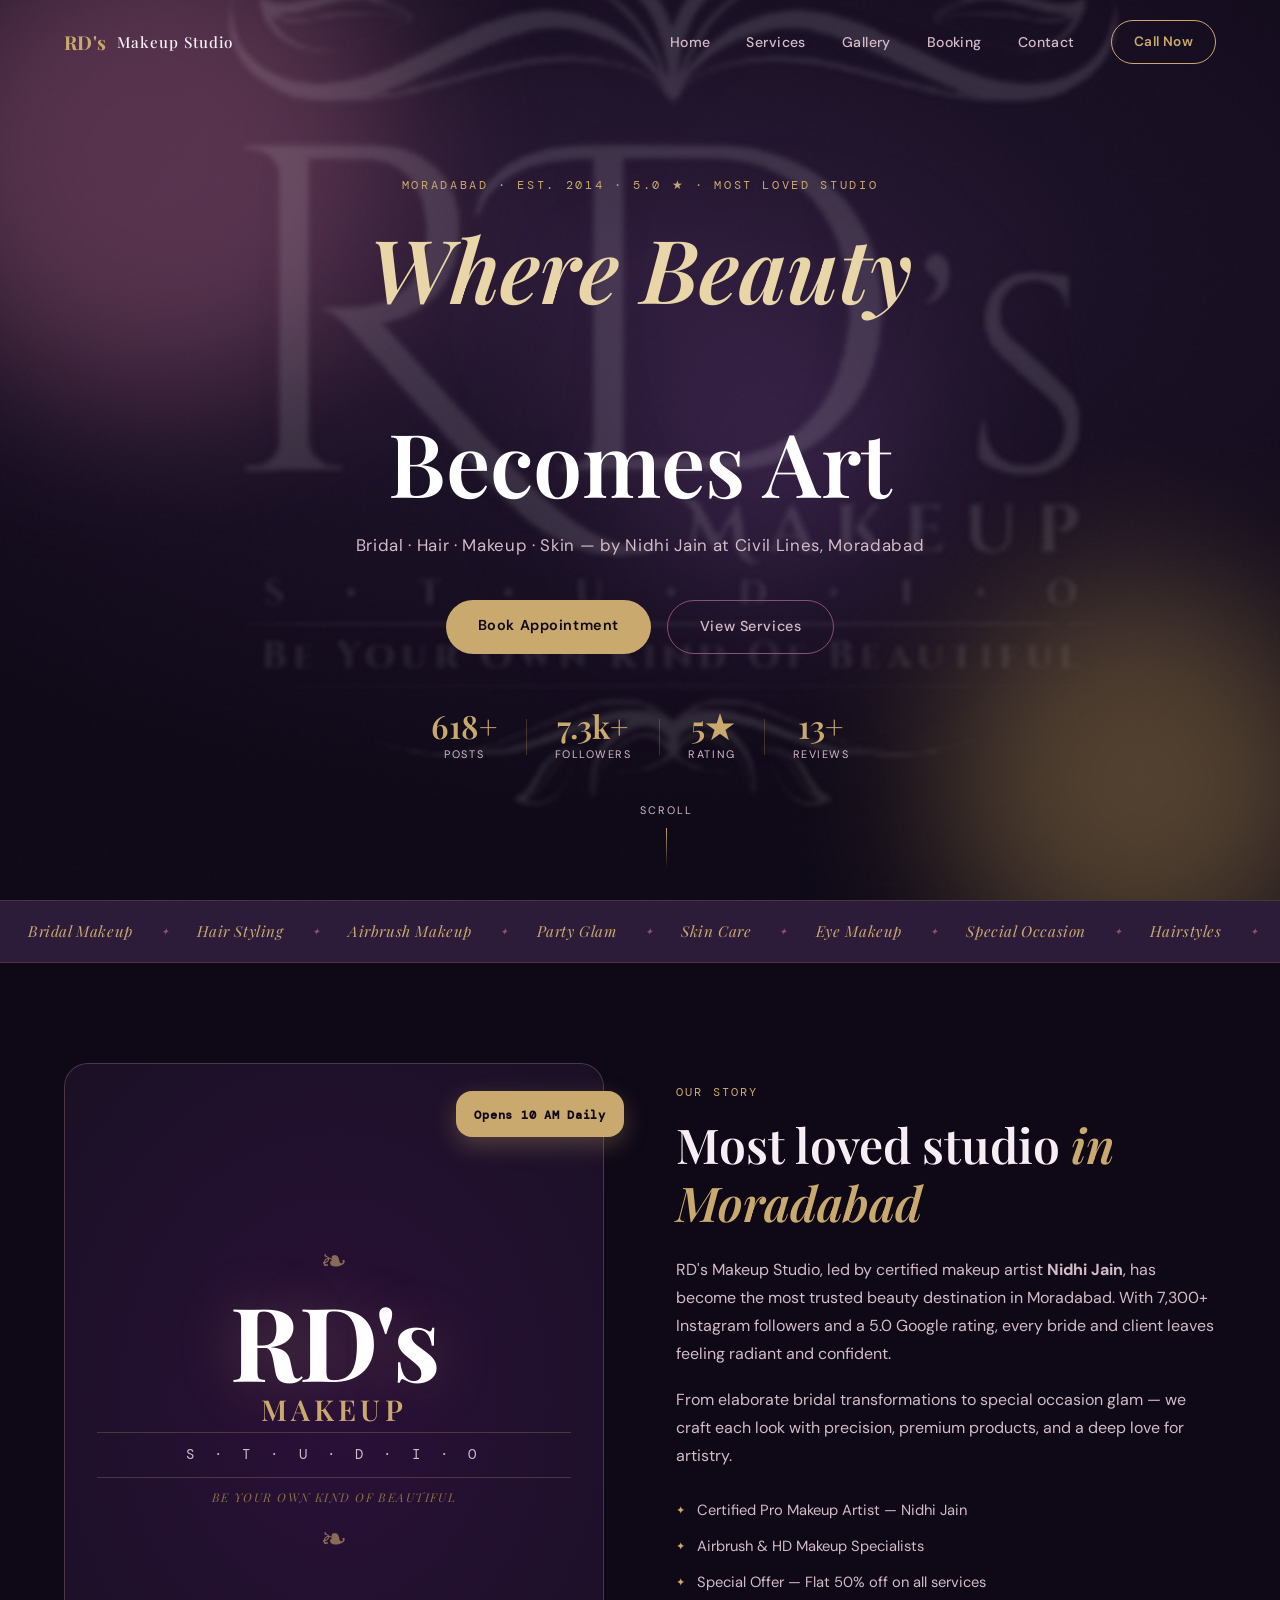
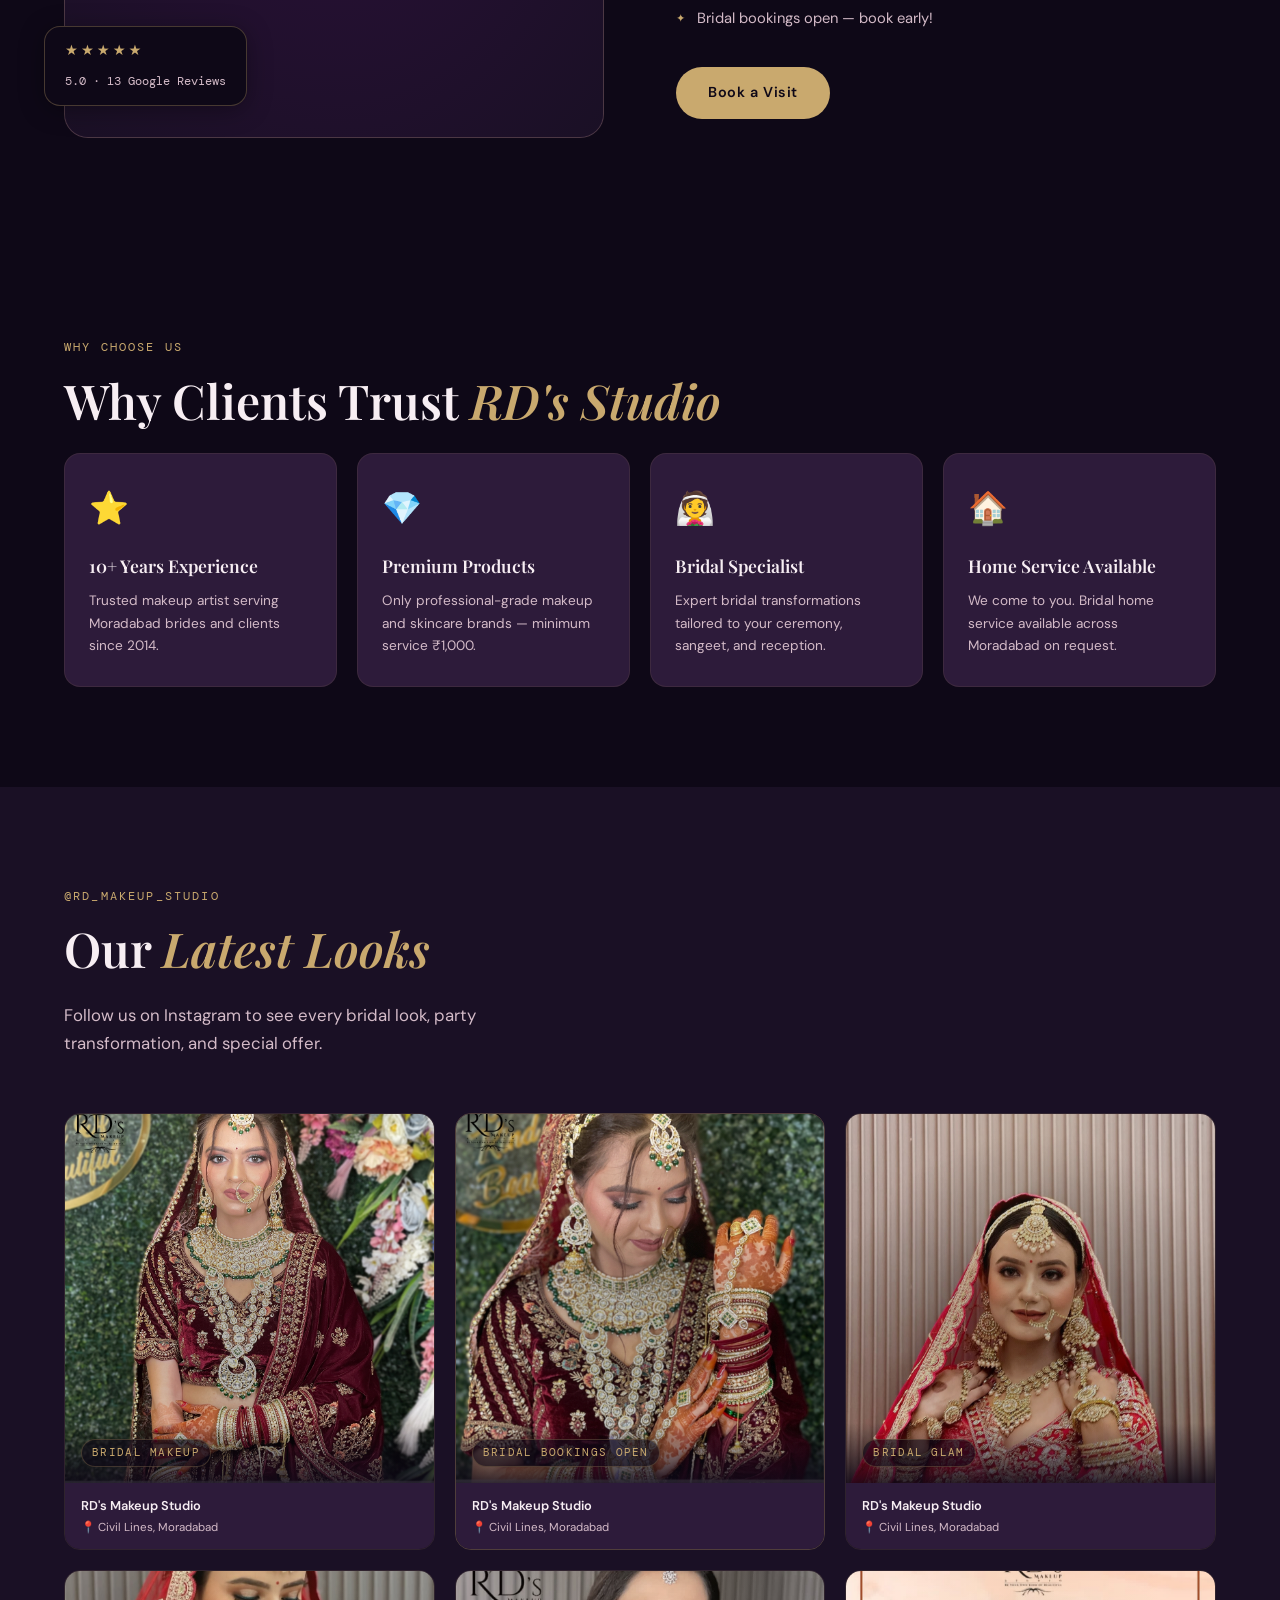
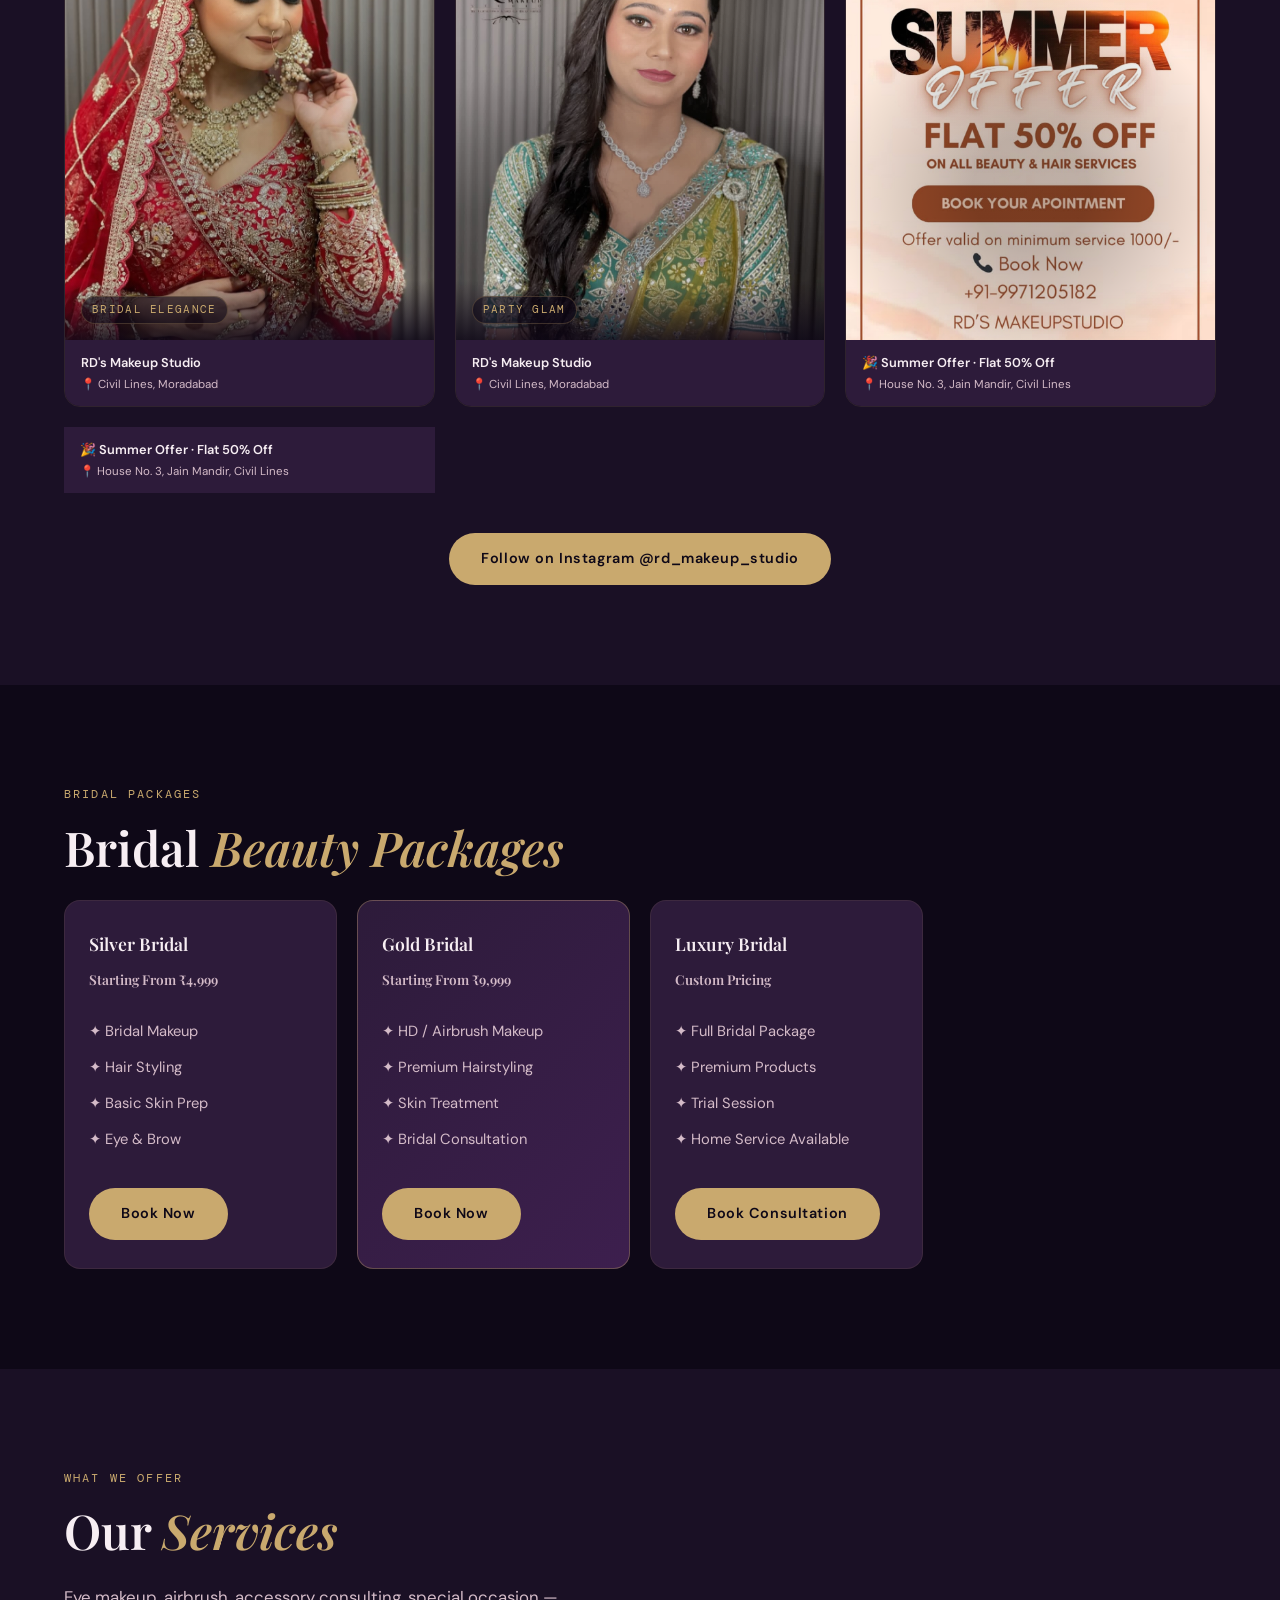
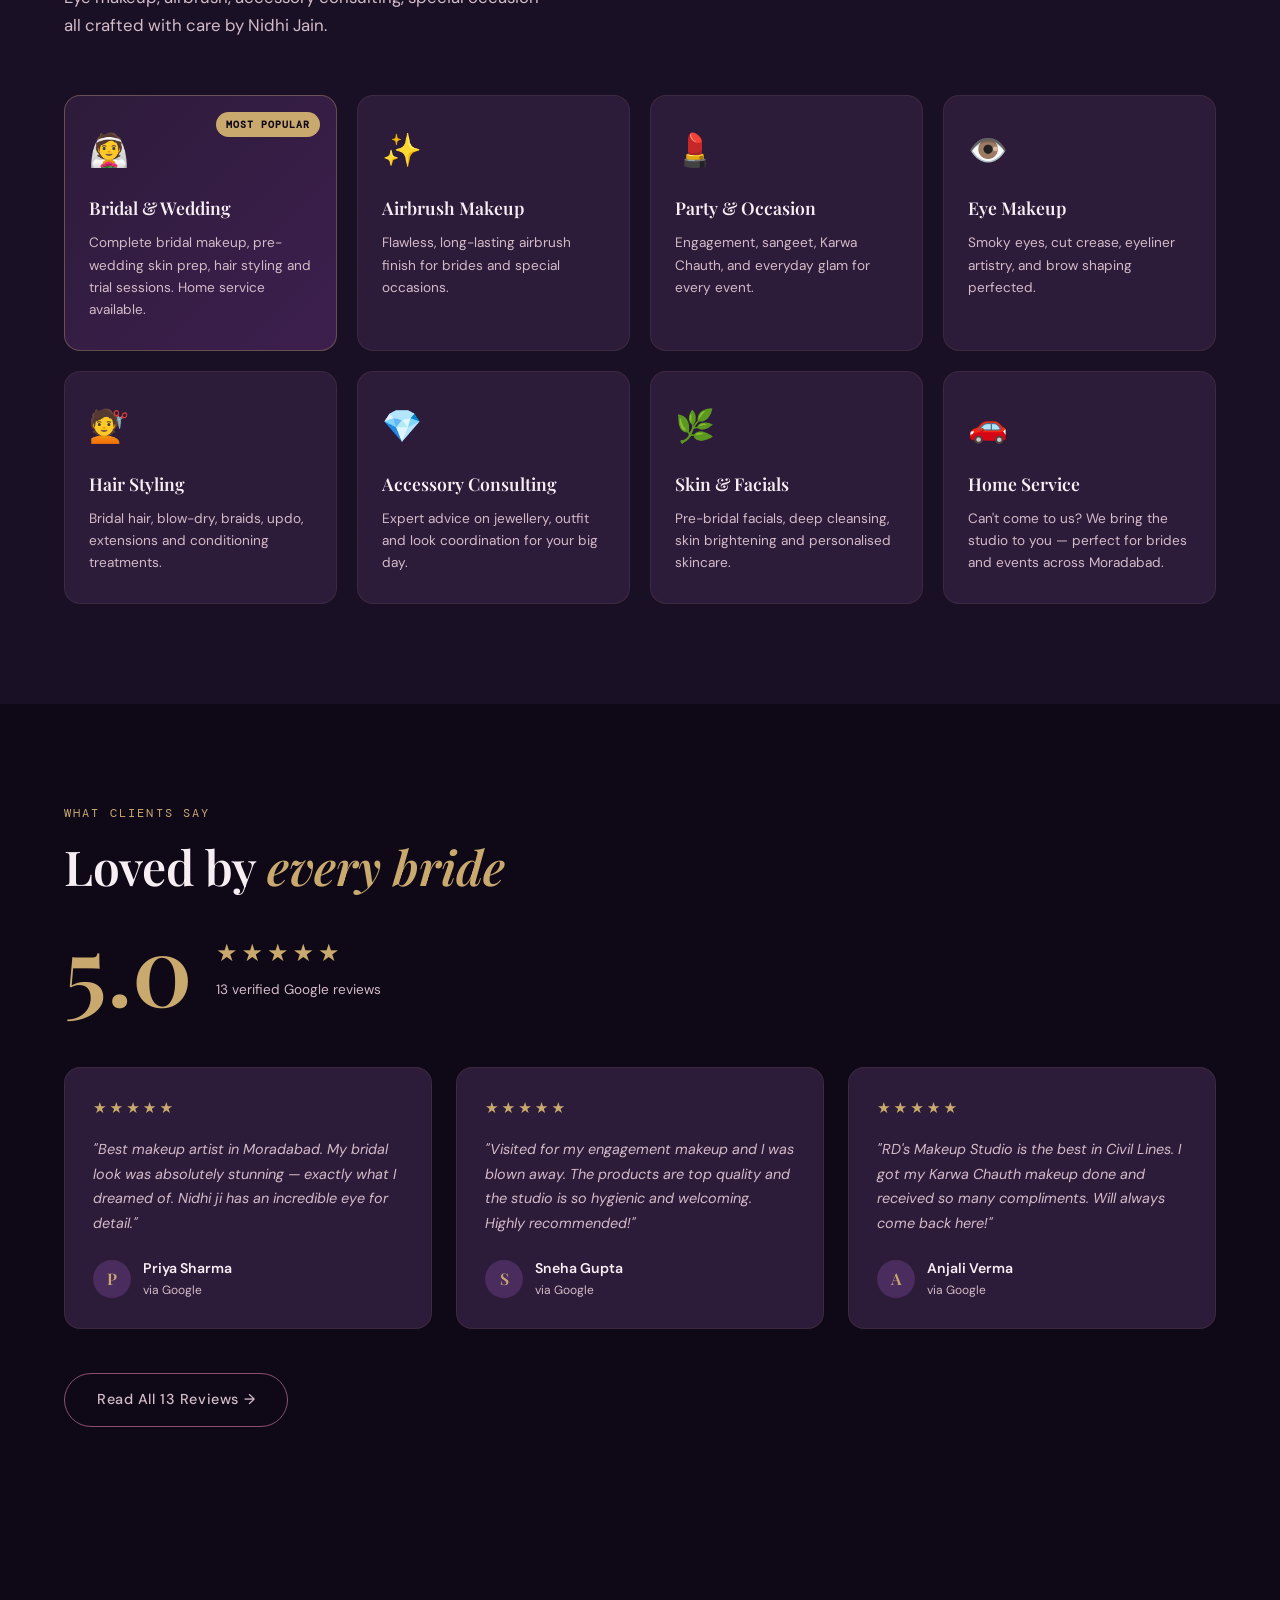
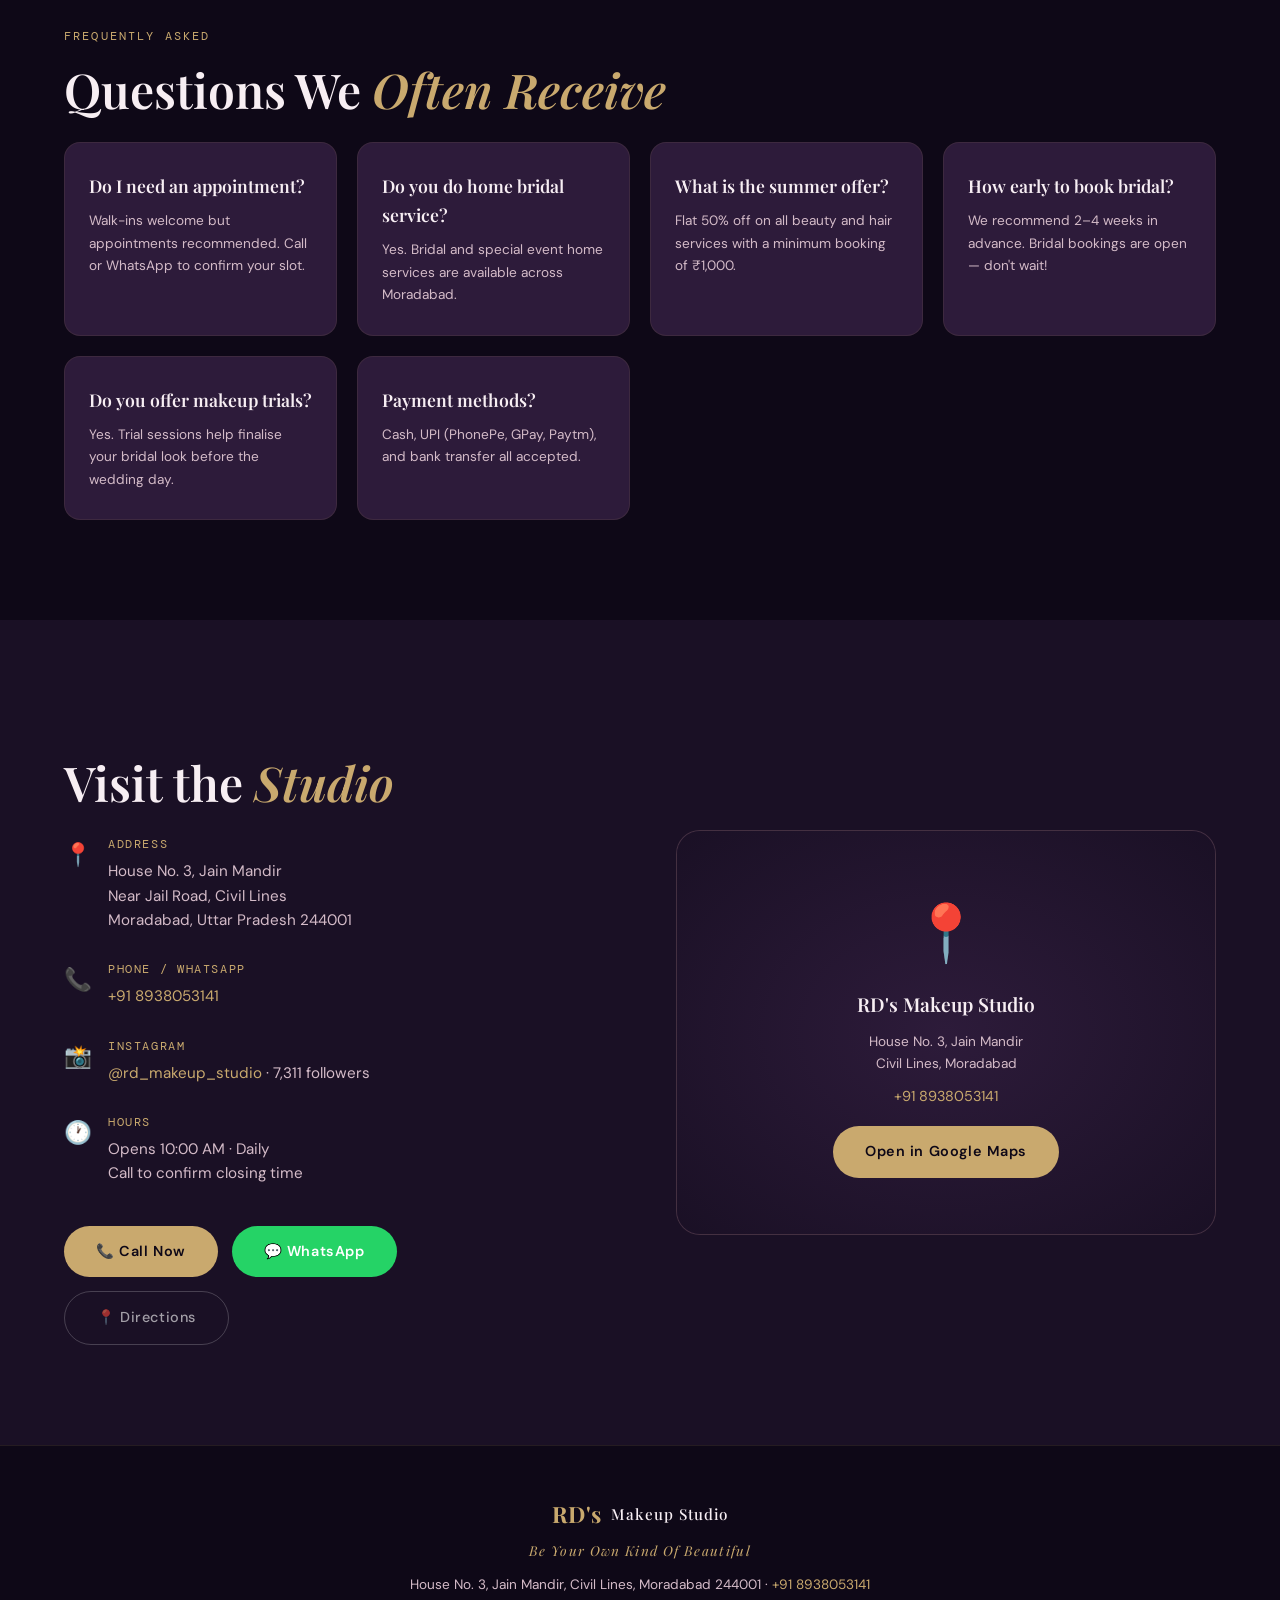
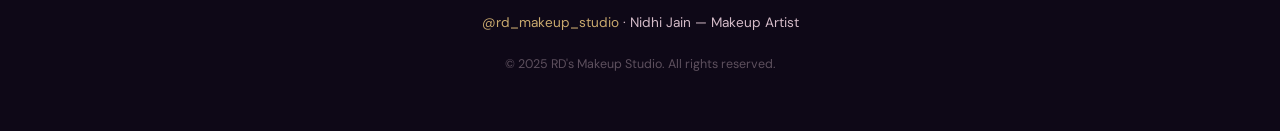
==== commit c8a67c2c: "Remove offer card details from summer offer section Removed the offer card details from the summer o" ====
--- a/index.html
+++ b/index.html
@@ -247,15 +247,13 @@
 <!-- Summer Offer Post -->
 <div class="insta-card offer-post">
   <div class="insta-img insta-img-6">
-    <div class="insta-offer-card">
-      <div class="offer-logo">RD's</div>
-      <div class="offer-headline">SUMMER OFFER</div>
-      <div class="offer-sub">FLAT 50% OFF</div>
-      <div class="offer-detail">On all Beauty & Hair Services</div>
-      <div class="offer-min">Min. service ₹1,000</div>
-      <a href="tel:+919971205182" class="offer-btn">Book Now · +91-8938053141</a>
-    </div>
-  </div>
+  </div>
+
+  <div class="insta-meta">
+    <span class="insta-studio">🎉 Summer Offer · Flat 50% Off</span>
+    <span class="insta-loc">📍 House No. 3, Jain Mandir, Civil Lines</span>
+  </div>
+    </div>
   <div class="insta-meta">
     <span class="insta-studio">🎉 Summer Offer · Flat 50% Off</span>
     <span class="insta-loc">📍 House No. 3, Jain Mandir, Civil Lines</span>
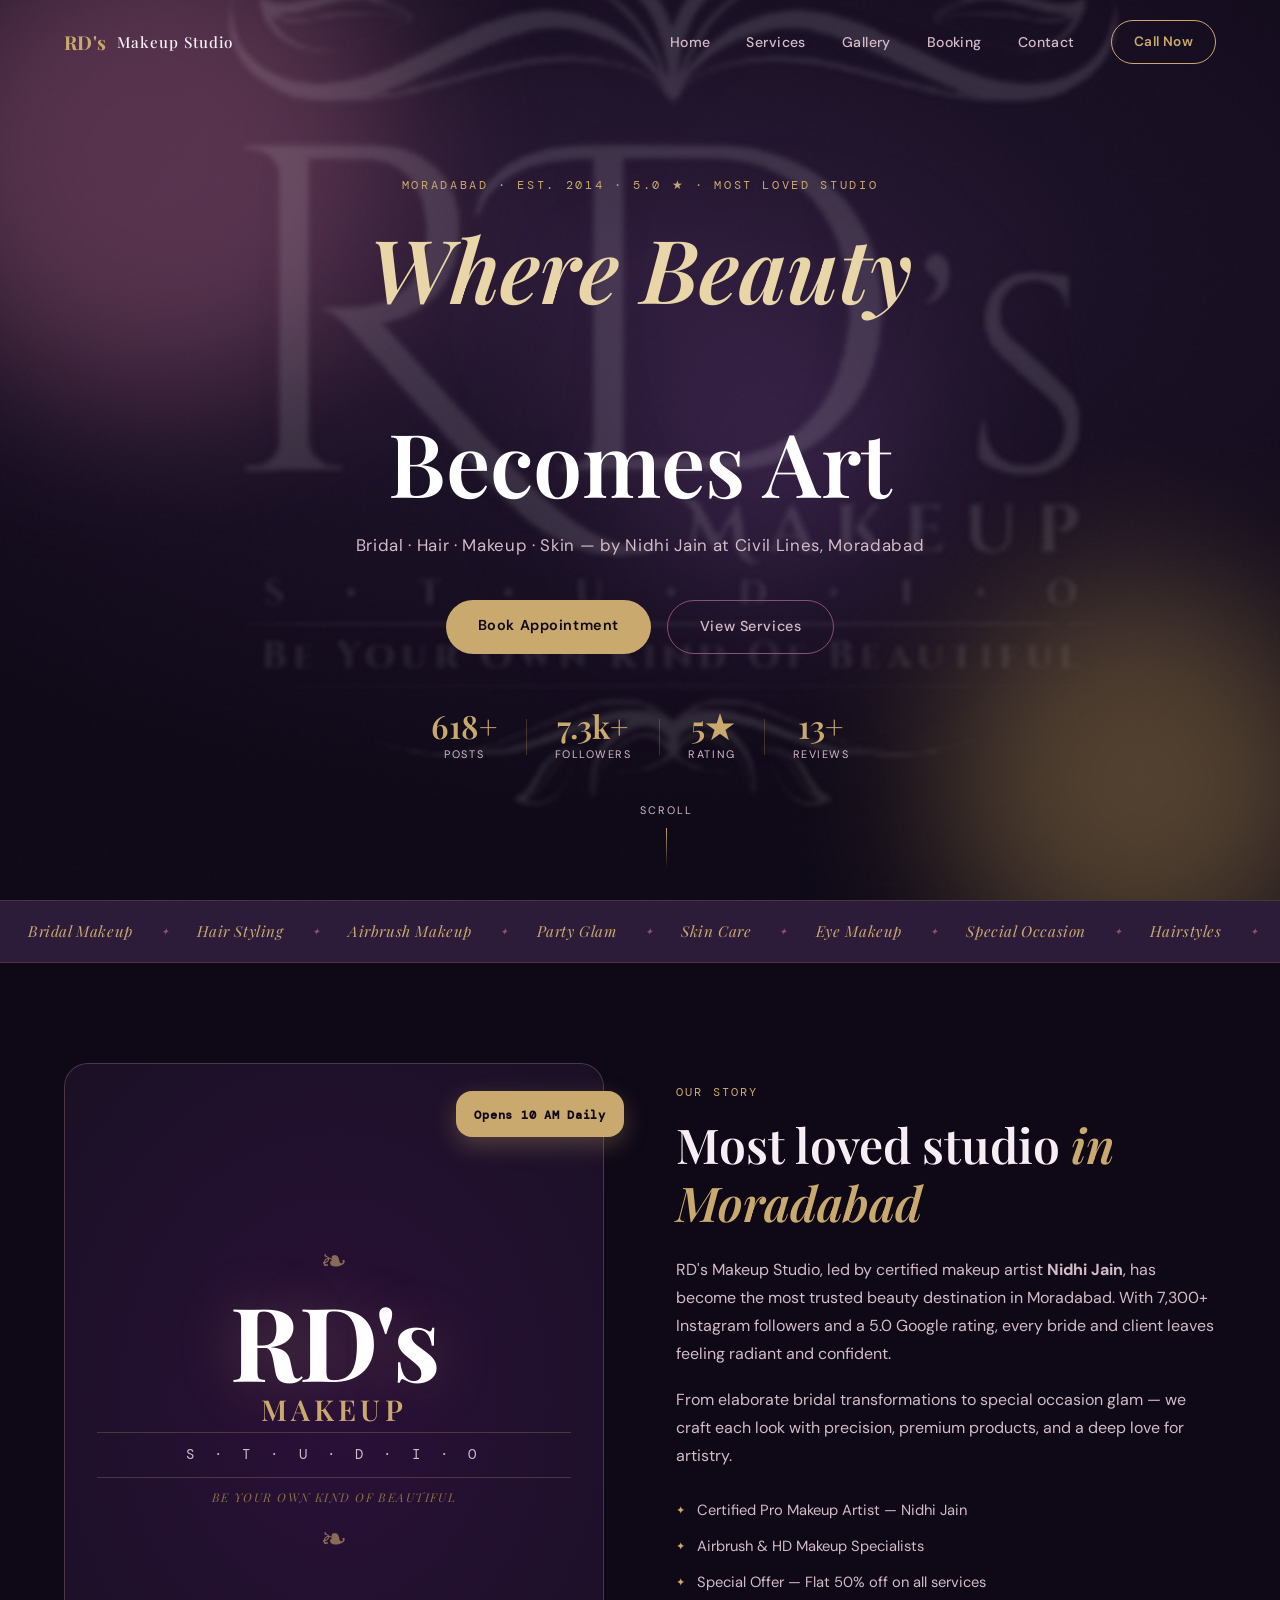
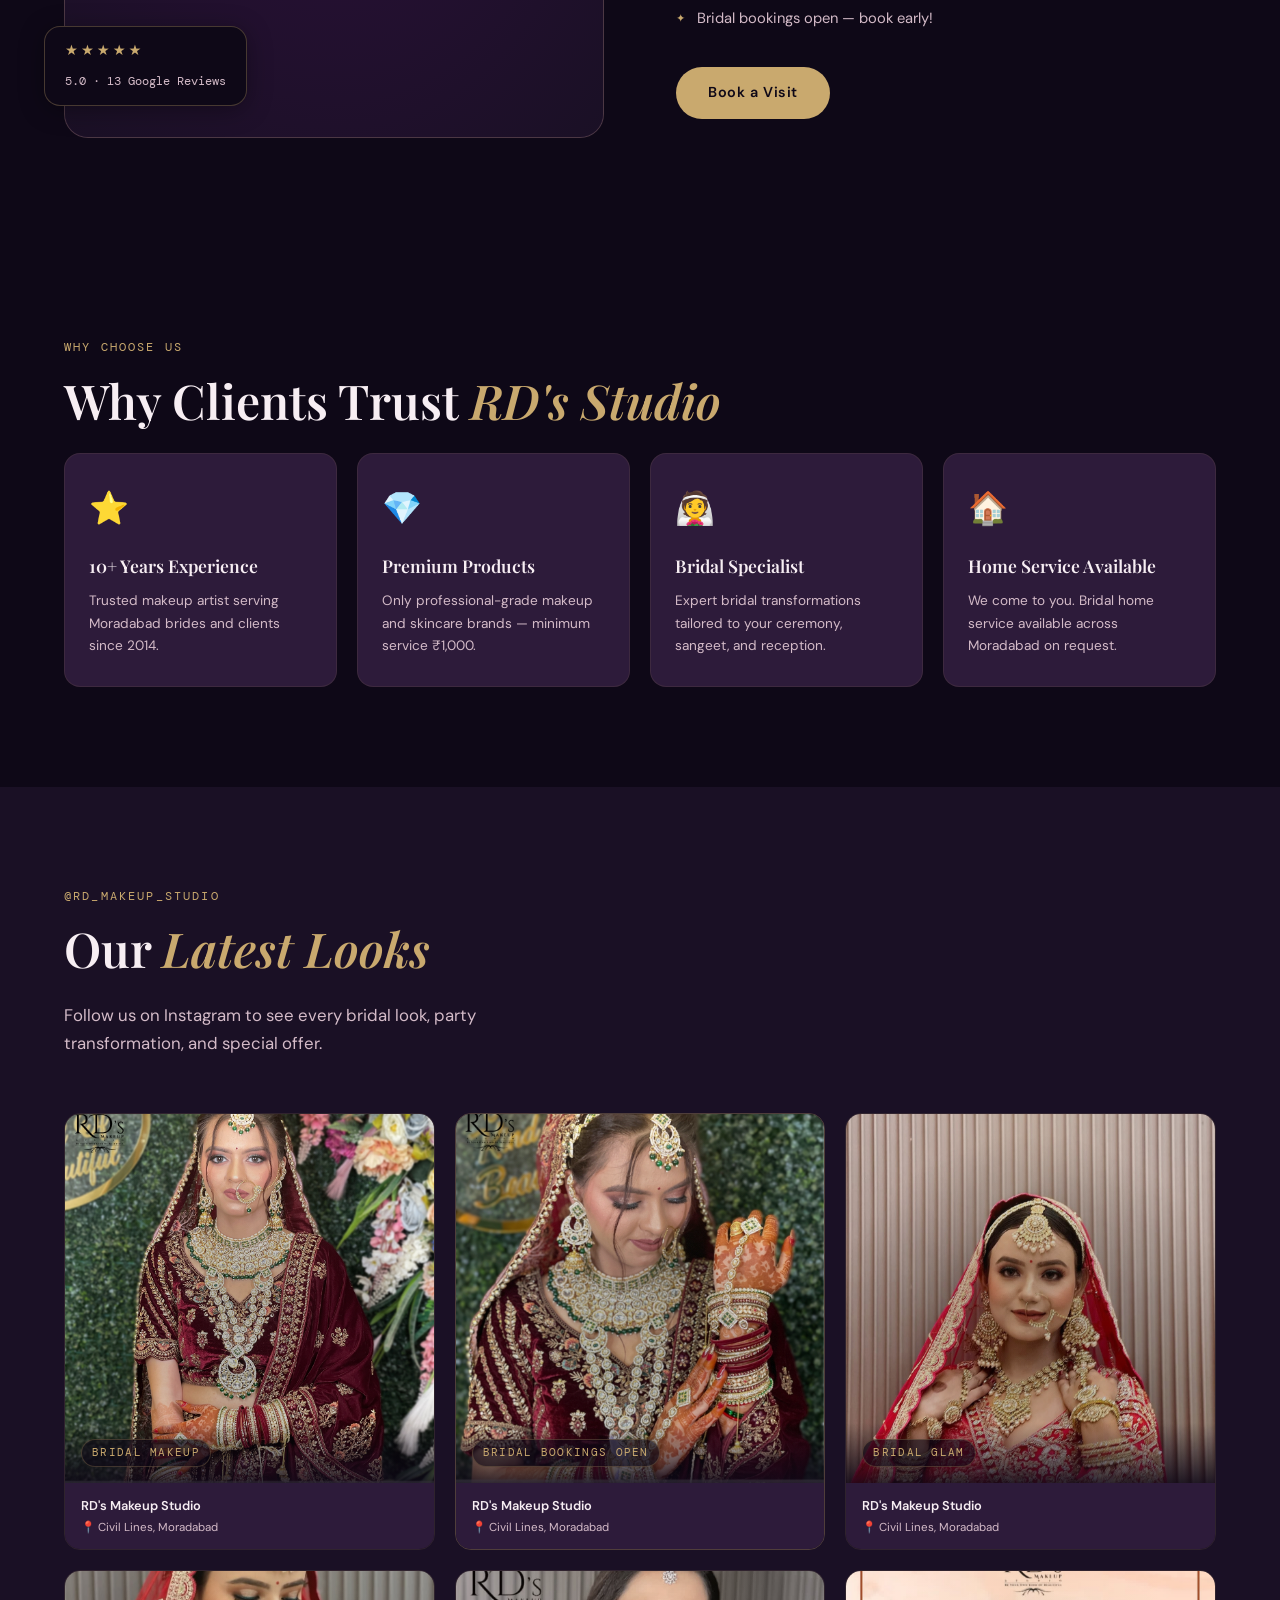
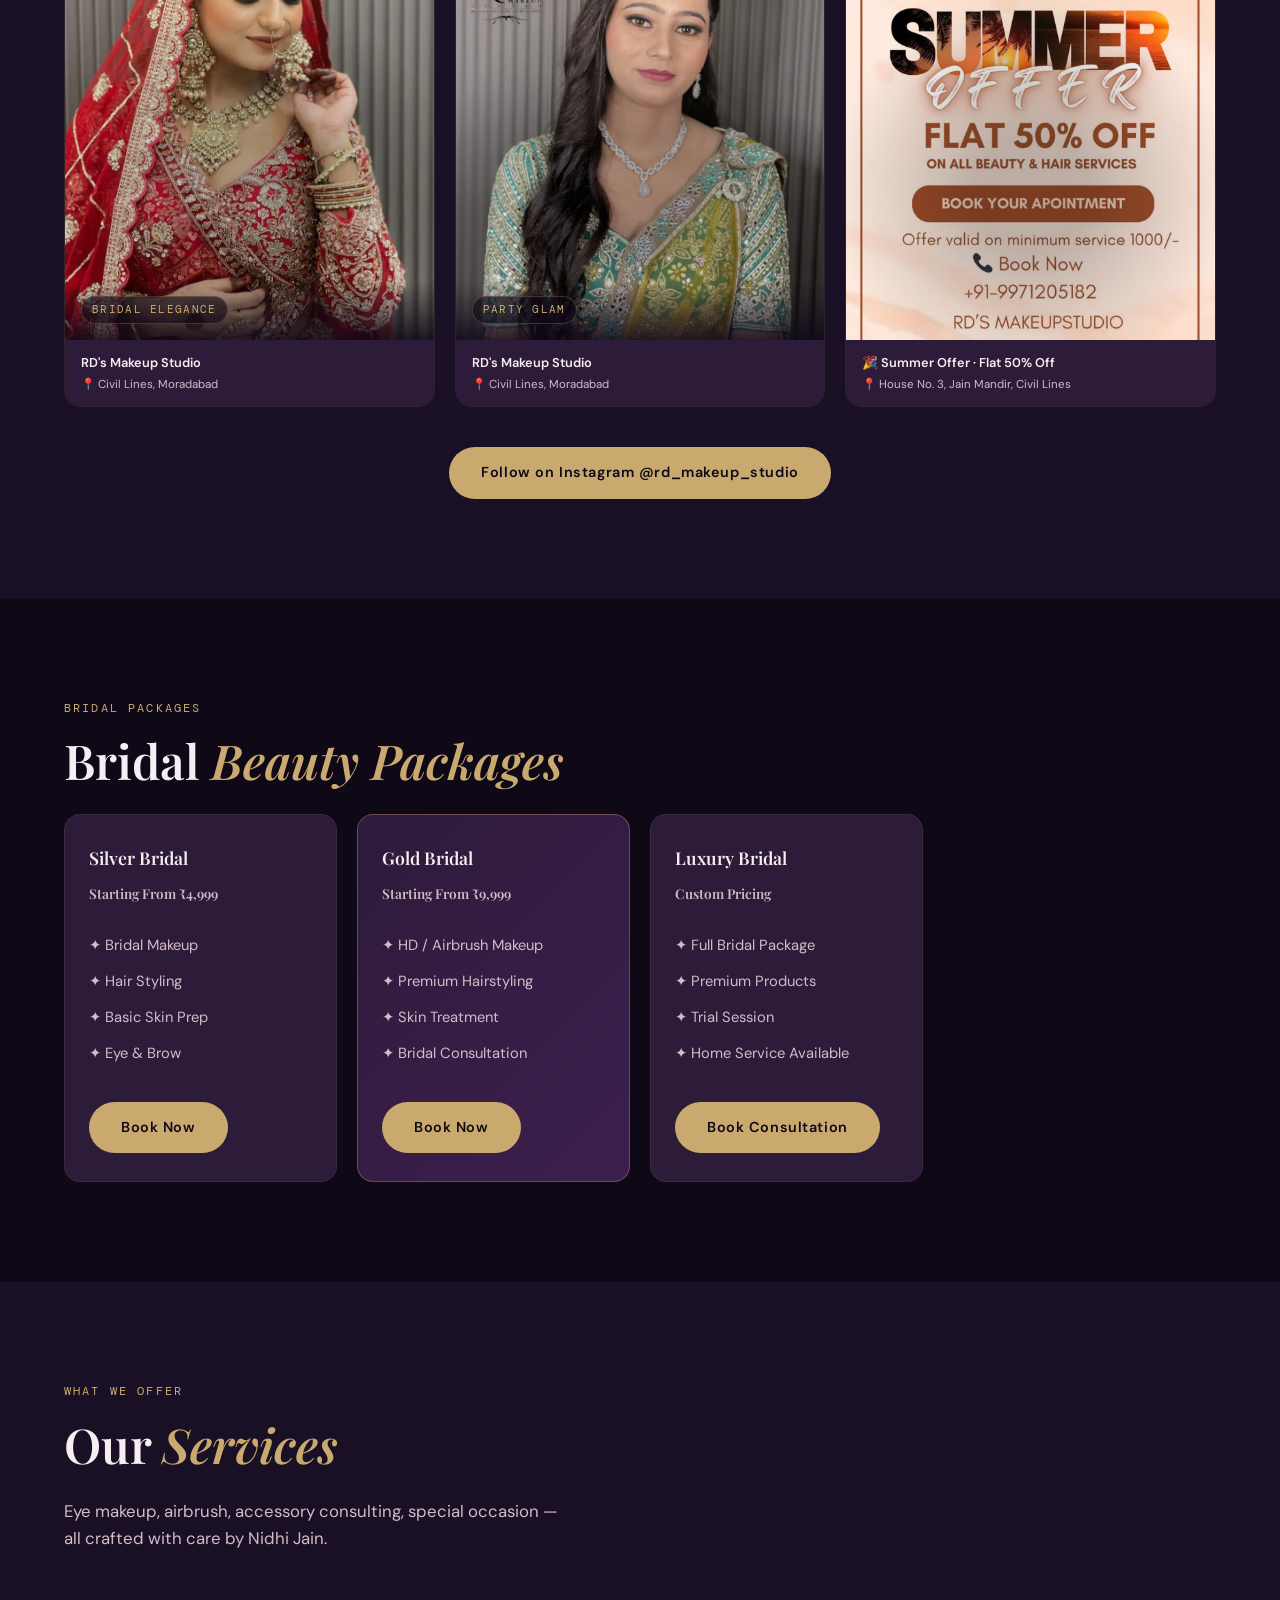
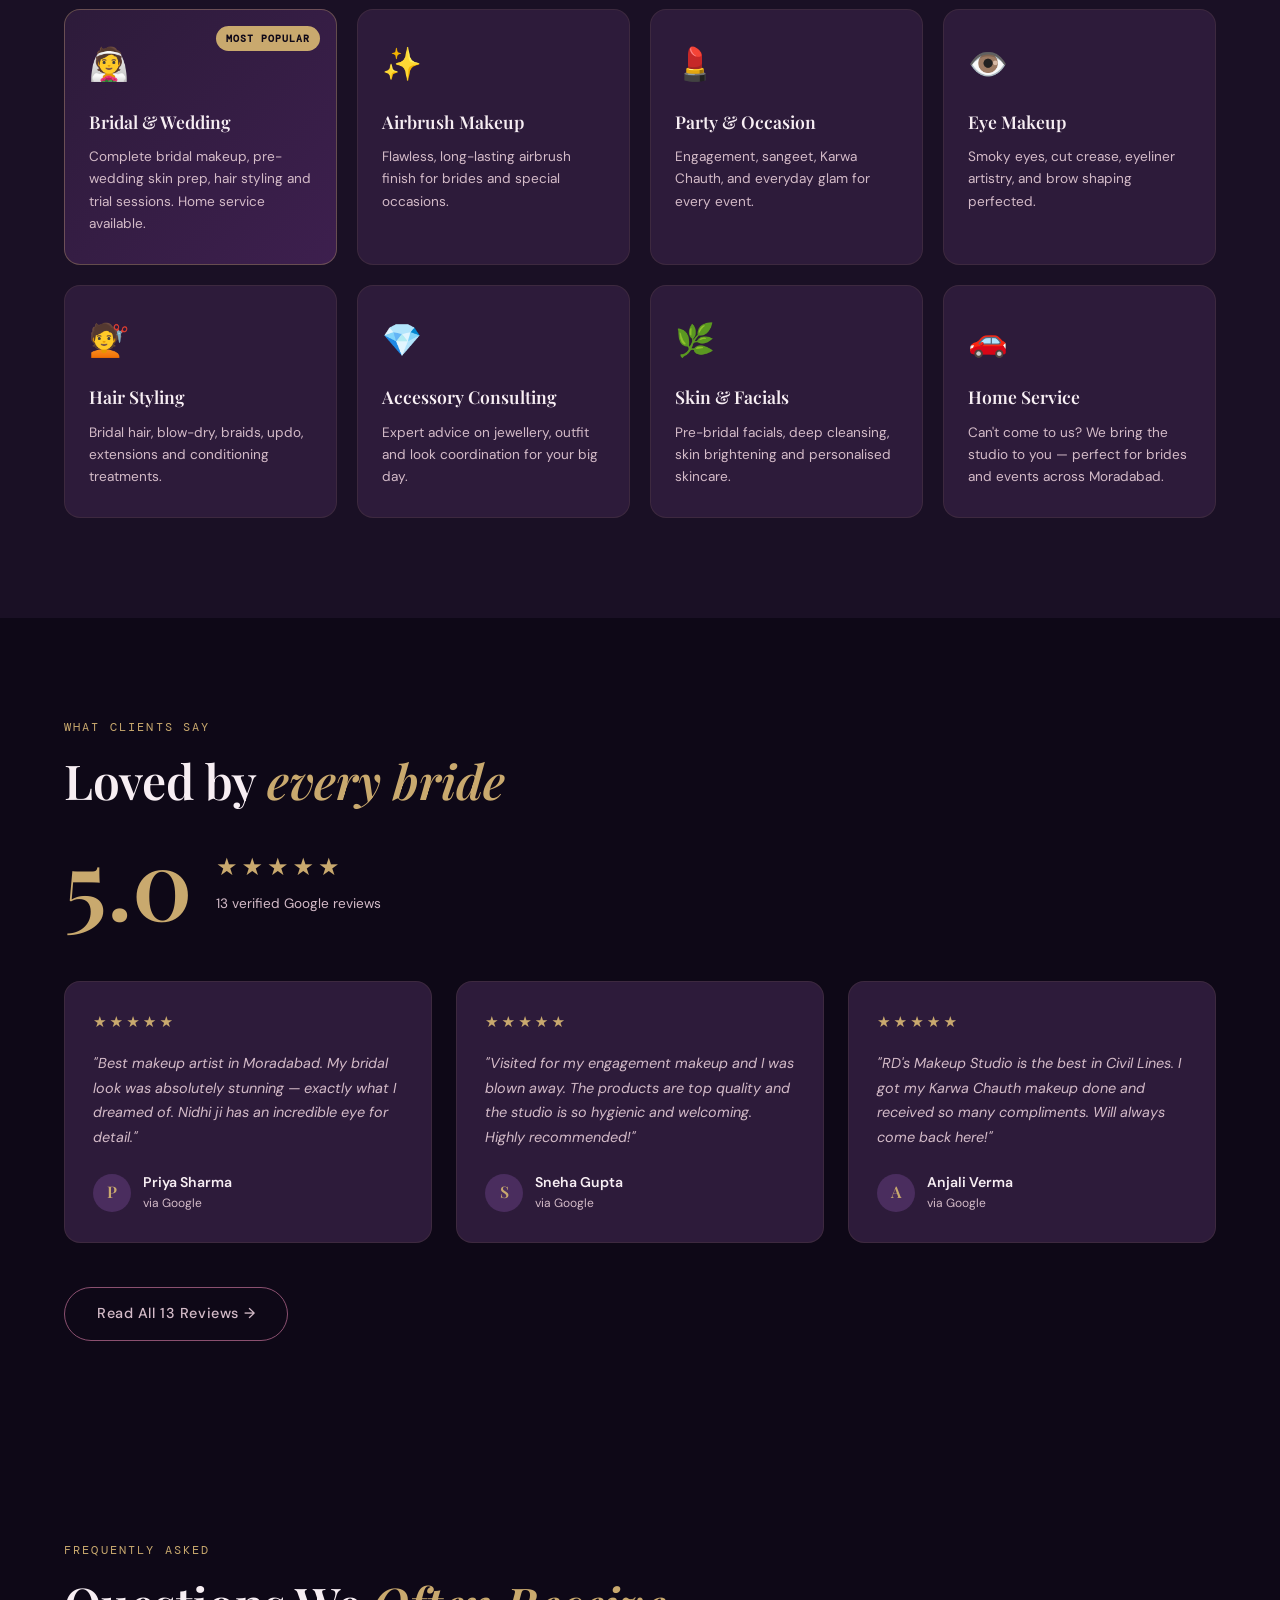
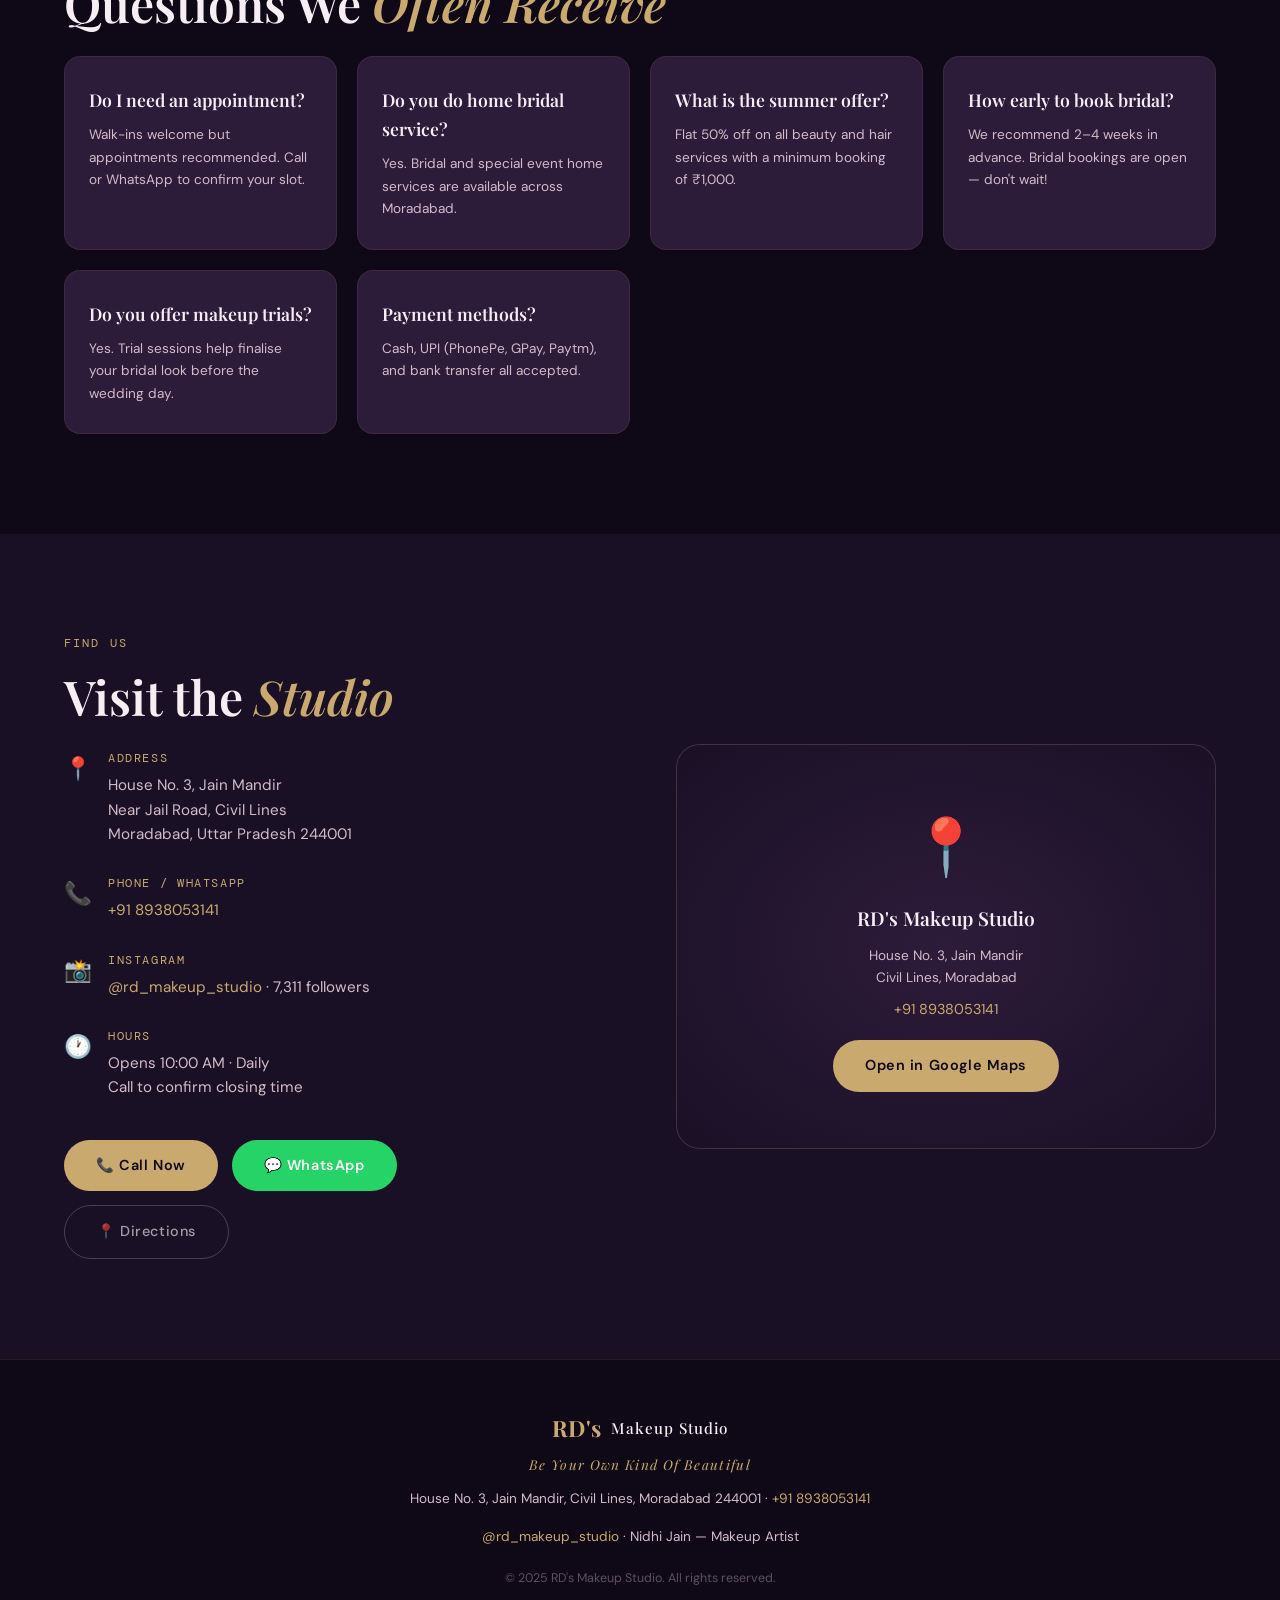
==== commit de7d7460: "Remove duplicate offer details from index.html Removed duplicate insta-meta div containing offer det" ====
--- a/index.html
+++ b/index.html
@@ -254,10 +254,6 @@
     <span class="insta-loc">📍 House No. 3, Jain Mandir, Civil Lines</span>
   </div>
     </div>
-  <div class="insta-meta">
-    <span class="insta-studio">🎉 Summer Offer · Flat 50% Off</span>
-    <span class="insta-loc">📍 House No. 3, Jain Mandir, Civil Lines</span>
-  </div>
         </div>
       </div>
       <div style="text-align:center; margin-top: 40px;">
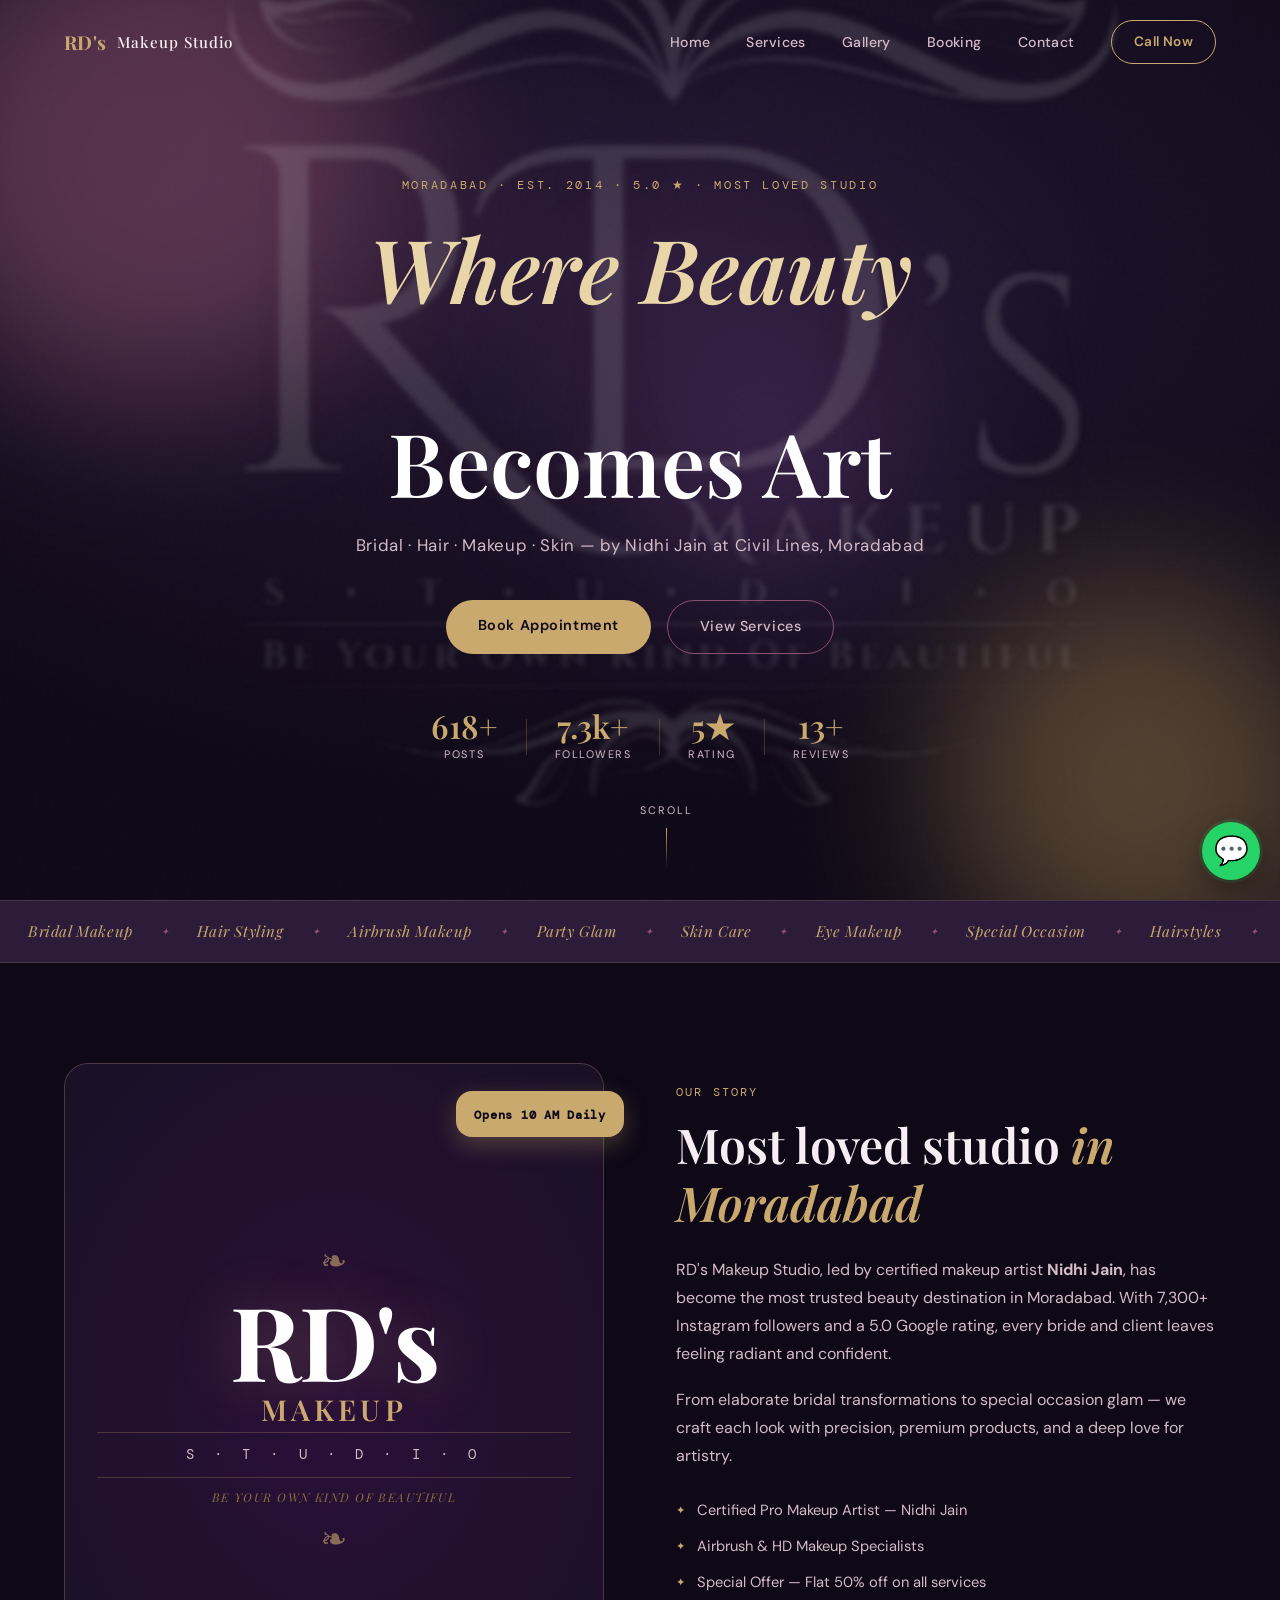
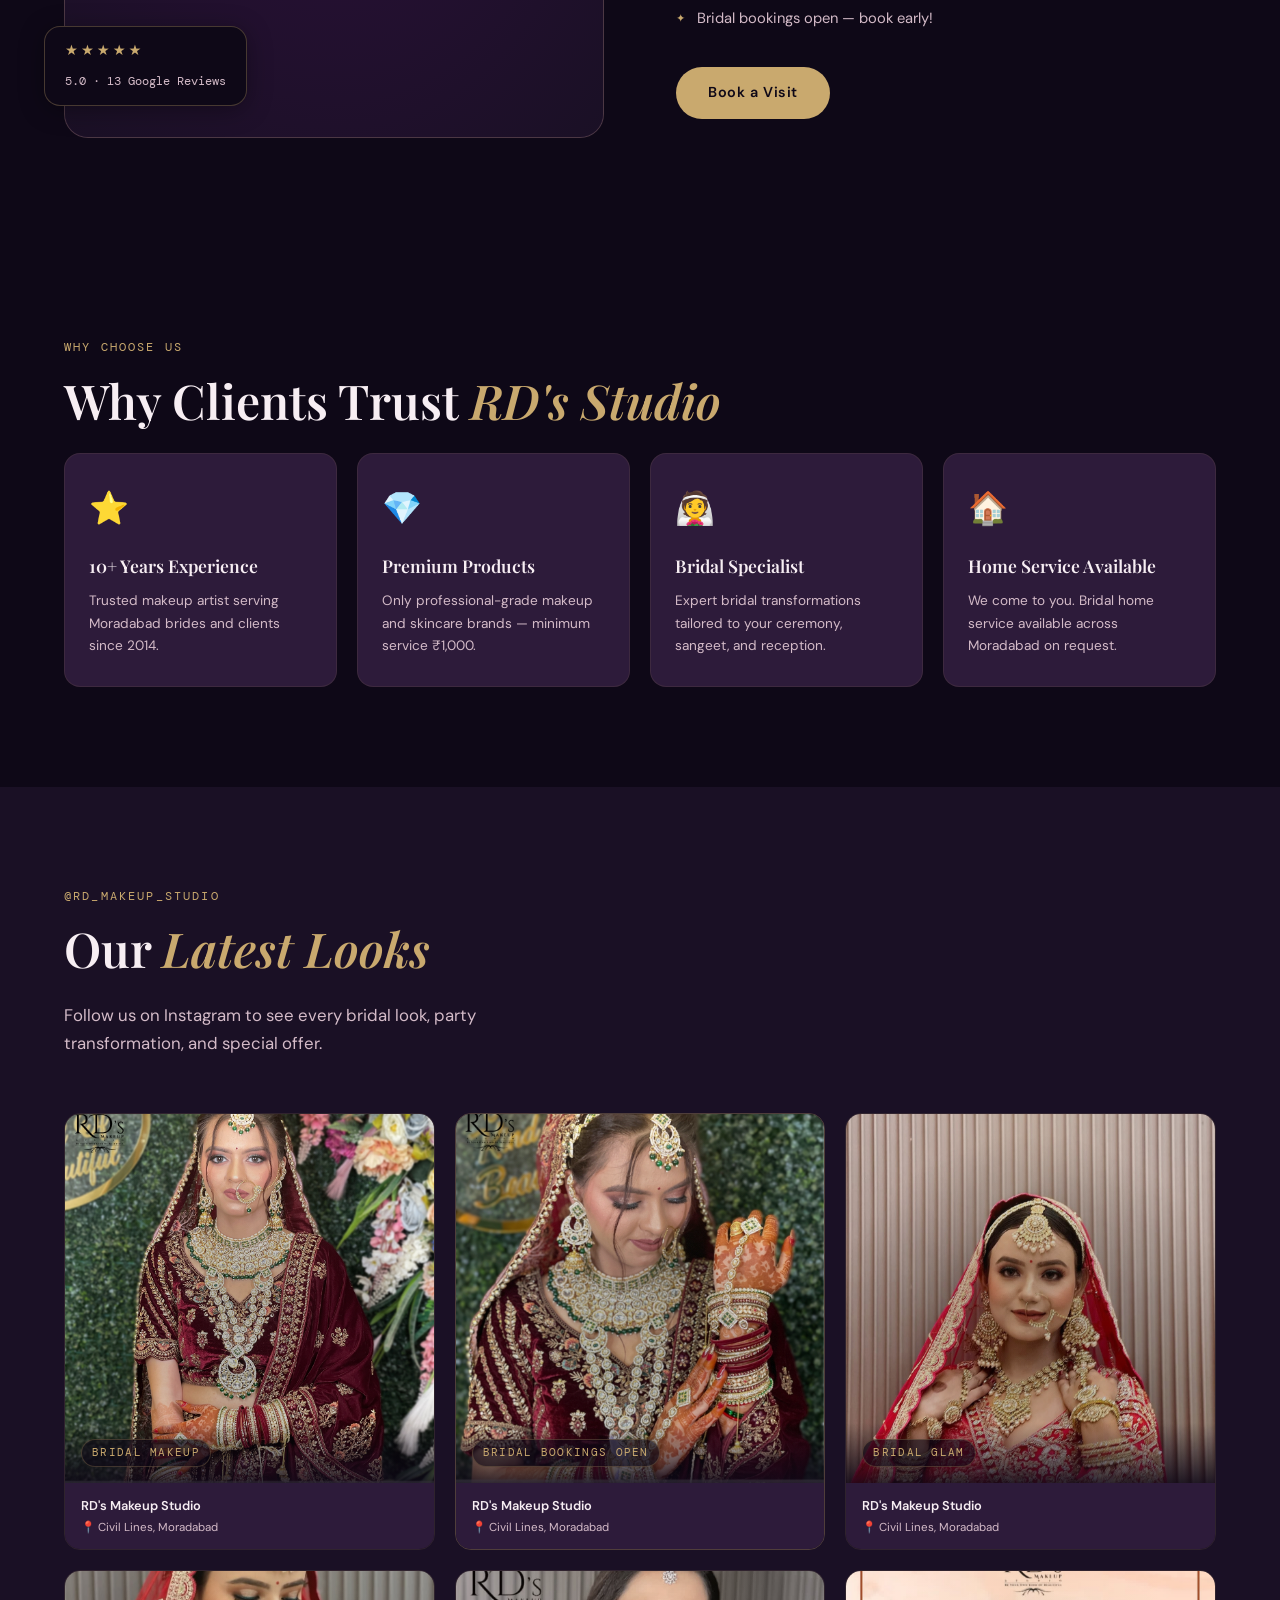
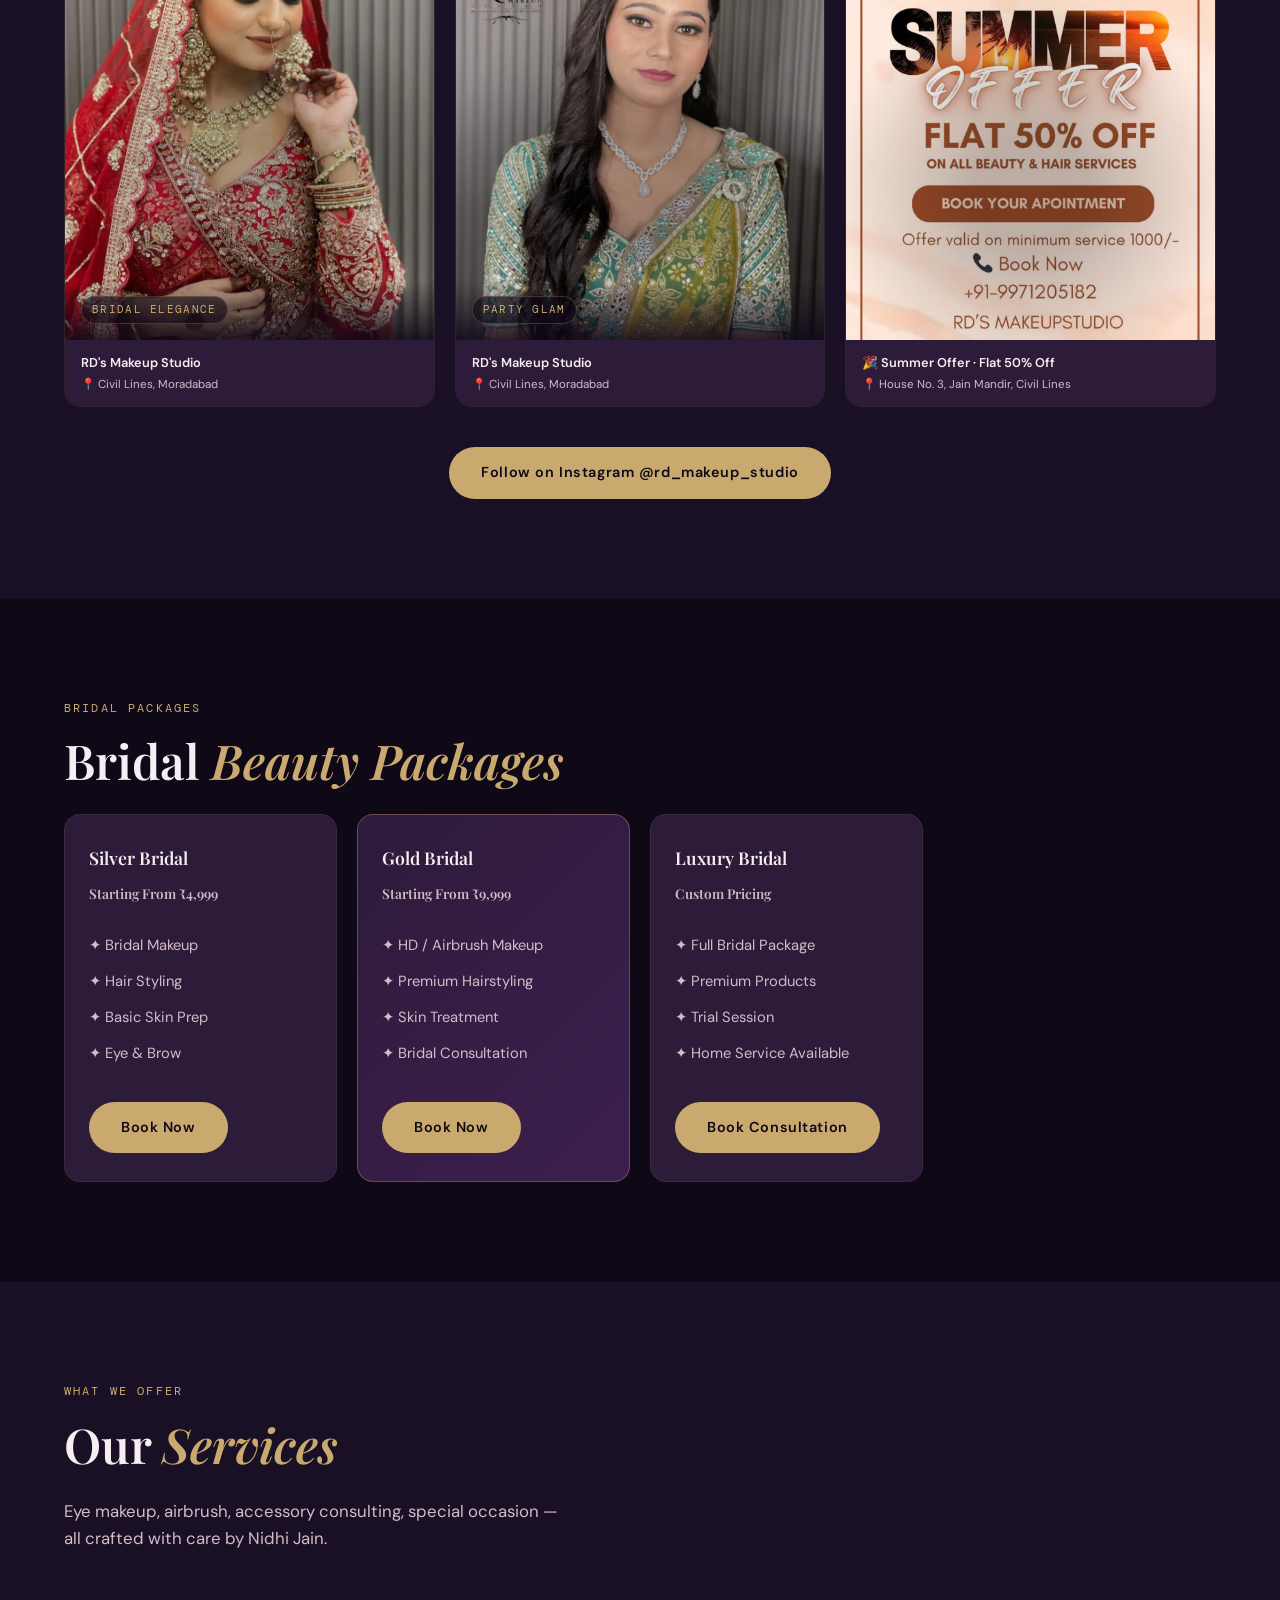
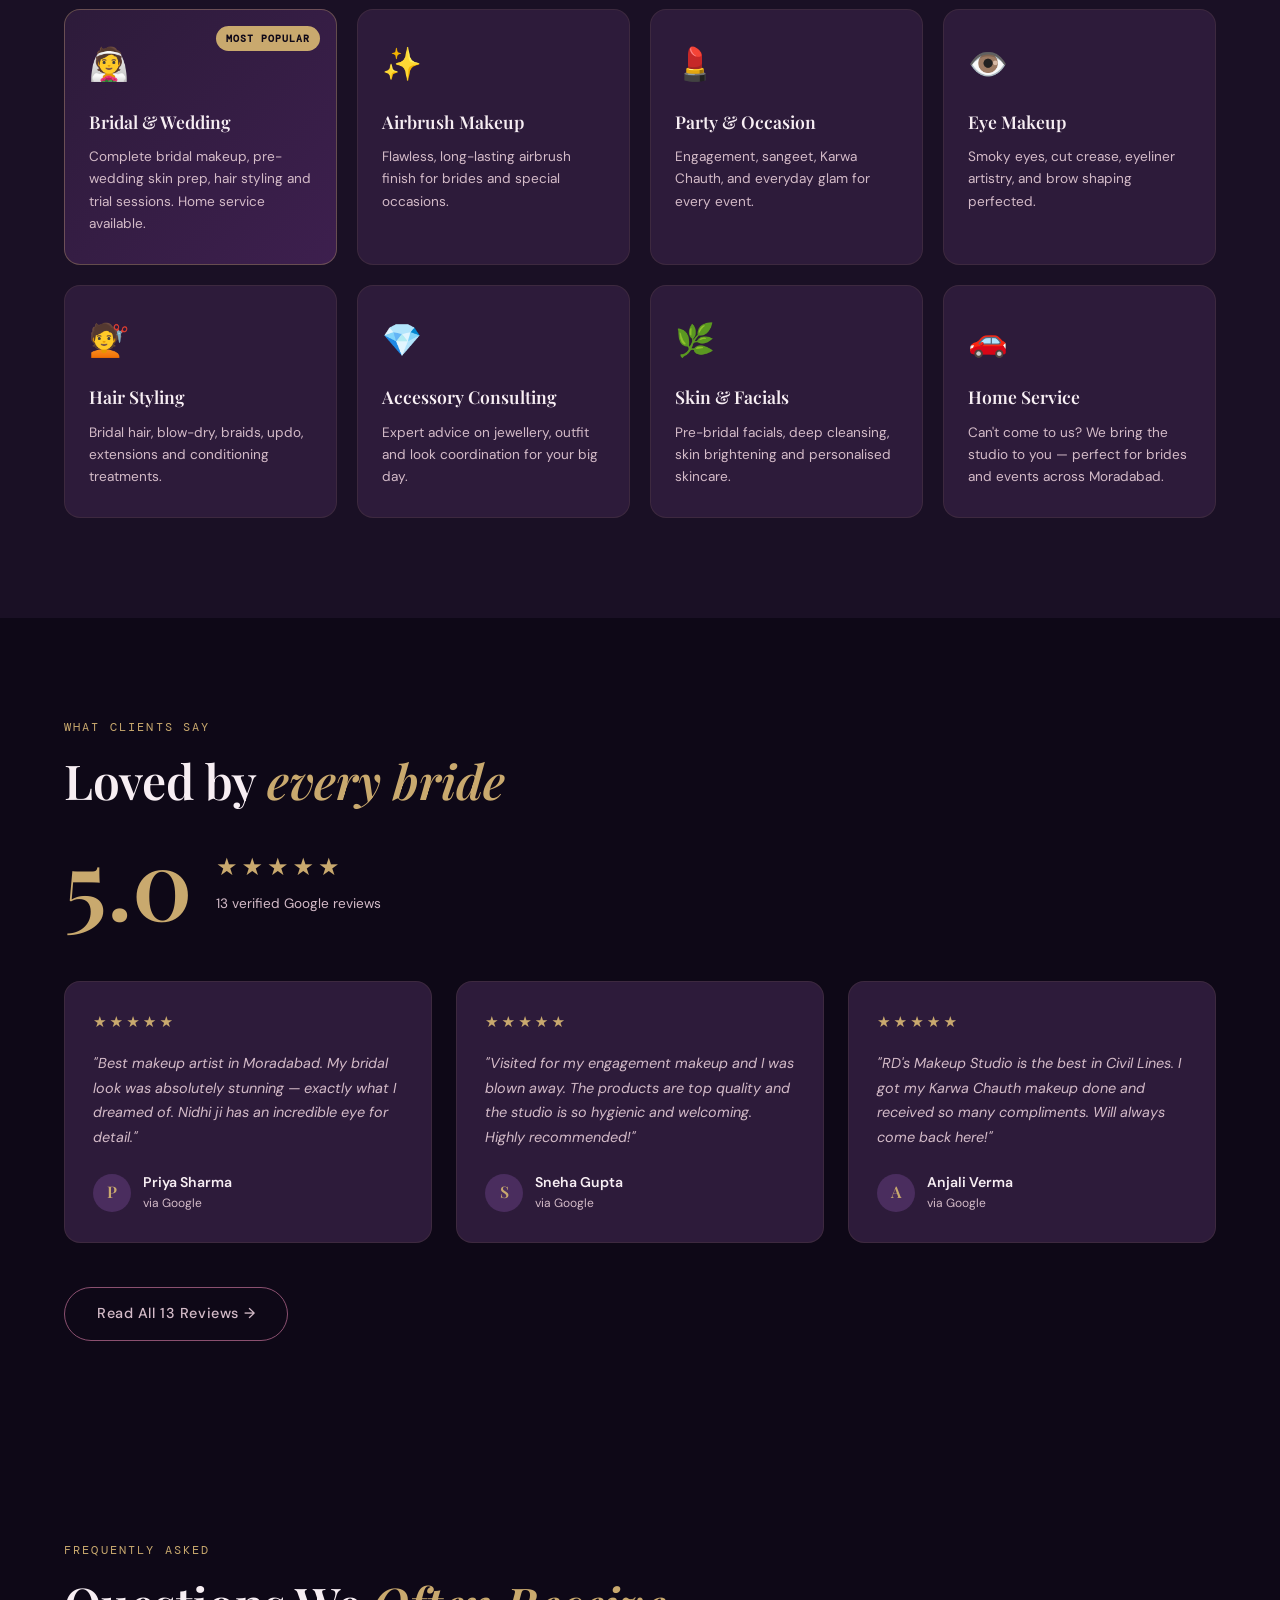
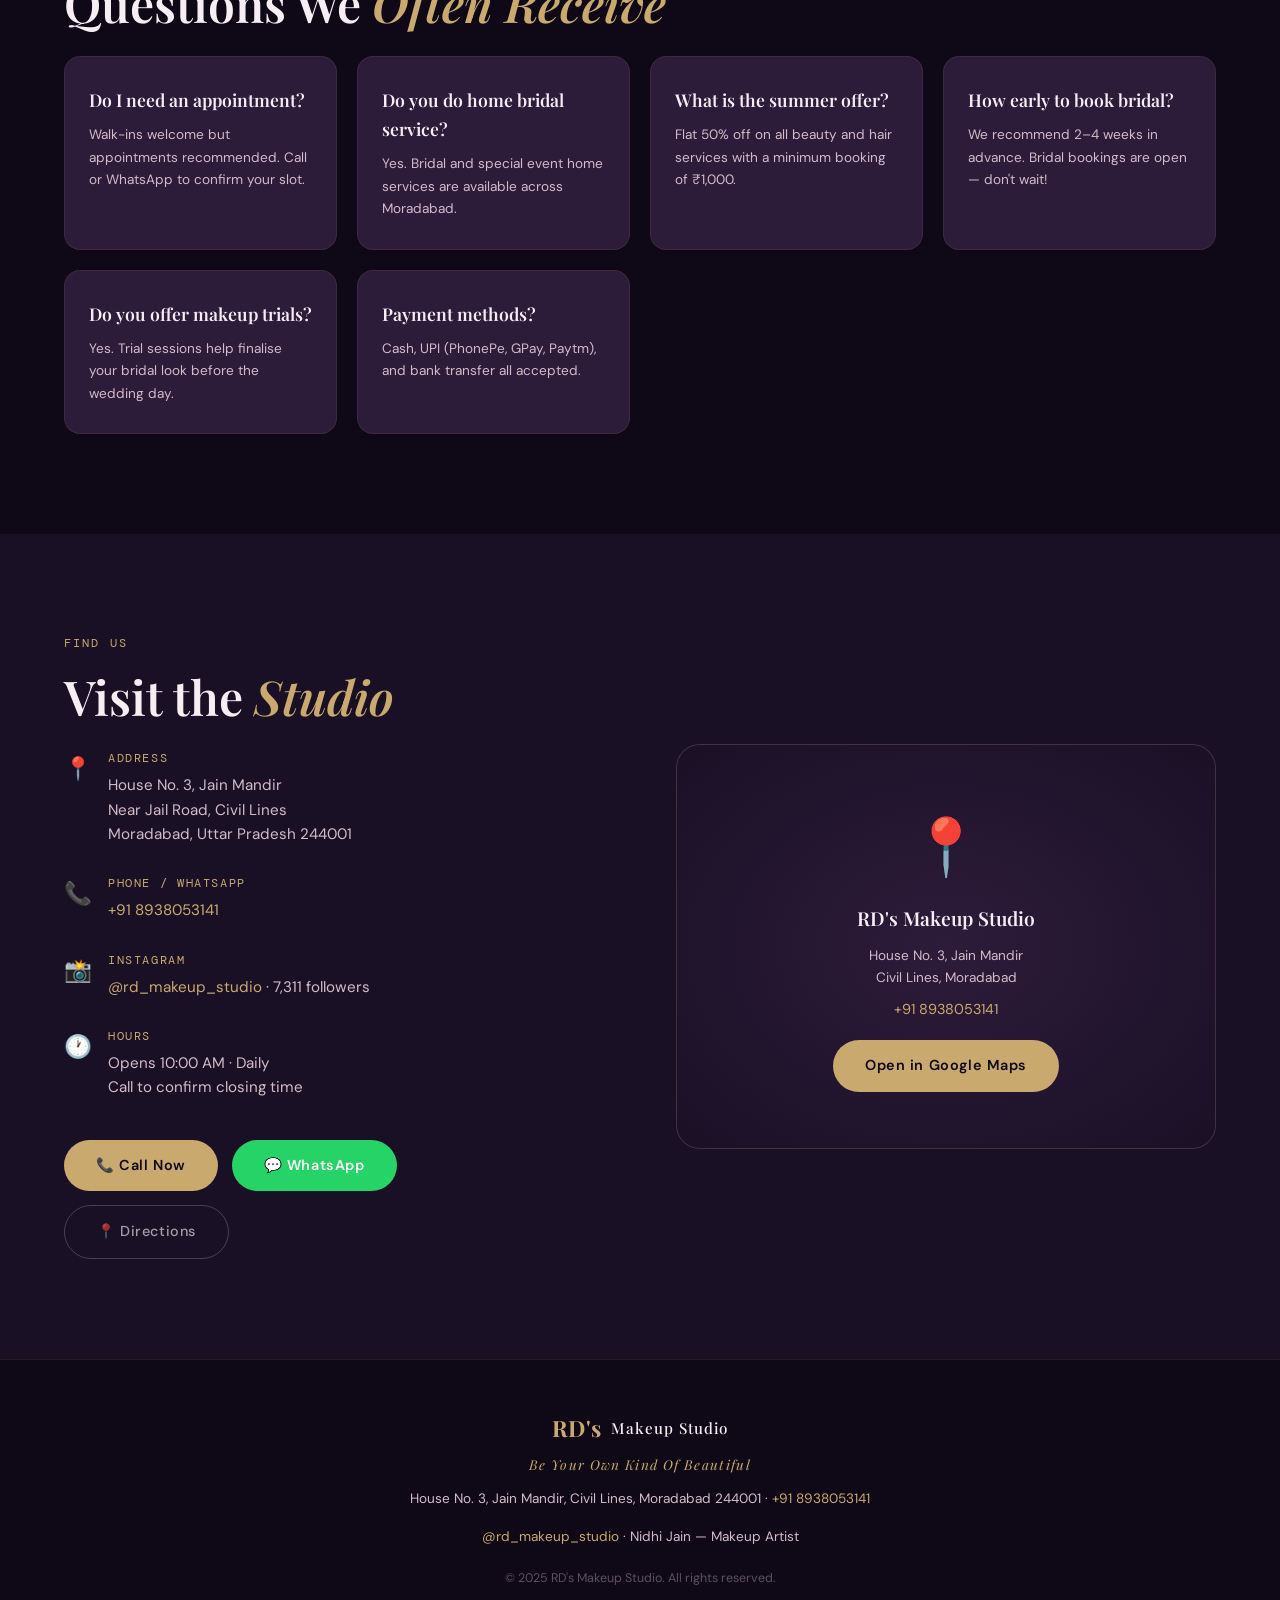
==== commit 80e7f5ed: "Add floating WhatsApp chat link Added a floating WhatsApp chat link for user interaction." ====
--- a/index.html
+++ b/index.html
@@ -520,6 +520,18 @@
     </div>
   </footer>
 
+  <!-- FLOATING WHATSAPP -->
+<a
+  href="https://wa.me/918938053141"
+  class="floating-whatsapp"
+  target="_blank"
+  rel="noopener noreferrer"
+  aria-label="Chat with RD's Makeup Studio on WhatsApp"
+  title="Chat on WhatsApp"
+>
+  <span>💬</span>
+</a>
+  
   <script src="script.js"></script>
 </body>
 </html>
--- a/styles.css
+++ b/styles.css
@@ -824,3 +824,63 @@
   .contact-actions a { width: 100%; text-align: center; }
   .about-badge, .about-badge-2 { position: static; margin-top: 12px; }
 }
+
+/* ══════════════════════════════════════════════════
+   FLOATING WHATSAPP BUTTON
+══════════════════════════════════════════════════ */
+
+.floating-whatsapp {
+  position: fixed;
+  right: 20px;
+  bottom: 20px;
+  width: 58px;
+  height: 58px;
+  display: flex;
+  align-items: center;
+  justify-content: center;
+
+  background: #25D366;
+  color: #fff;
+
+  border-radius: 50%;
+  text-decoration: none;
+
+  font-size: 28px;
+  line-height: 1;
+
+  box-shadow:
+    0 8px 24px rgba(0, 0, 0, 0.35),
+    0 0 0 3px rgba(37, 211, 102, 0.15);
+
+  z-index: 9999;
+
+  transition:
+    transform 0.25s ease,
+    box-shadow 0.25s ease;
+}
+
+.floating-whatsapp:hover {
+  transform: translateY(-4px) scale(1.06);
+
+  box-shadow:
+    0 12px 30px rgba(0, 0, 0, 0.4),
+    0 0 0 5px rgba(37, 211, 102, 0.15);
+}
+
+.floating-whatsapp:active {
+  transform: scale(0.94);
+}
+
+.floating-whatsapp span {
+  display: block;
+}
+
+@media (max-width: 600px) {
+  .floating-whatsapp {
+    width: 54px;
+    height: 54px;
+    right: 16px;
+    bottom: 16px;
+    font-size: 26px;
+  }
+}
